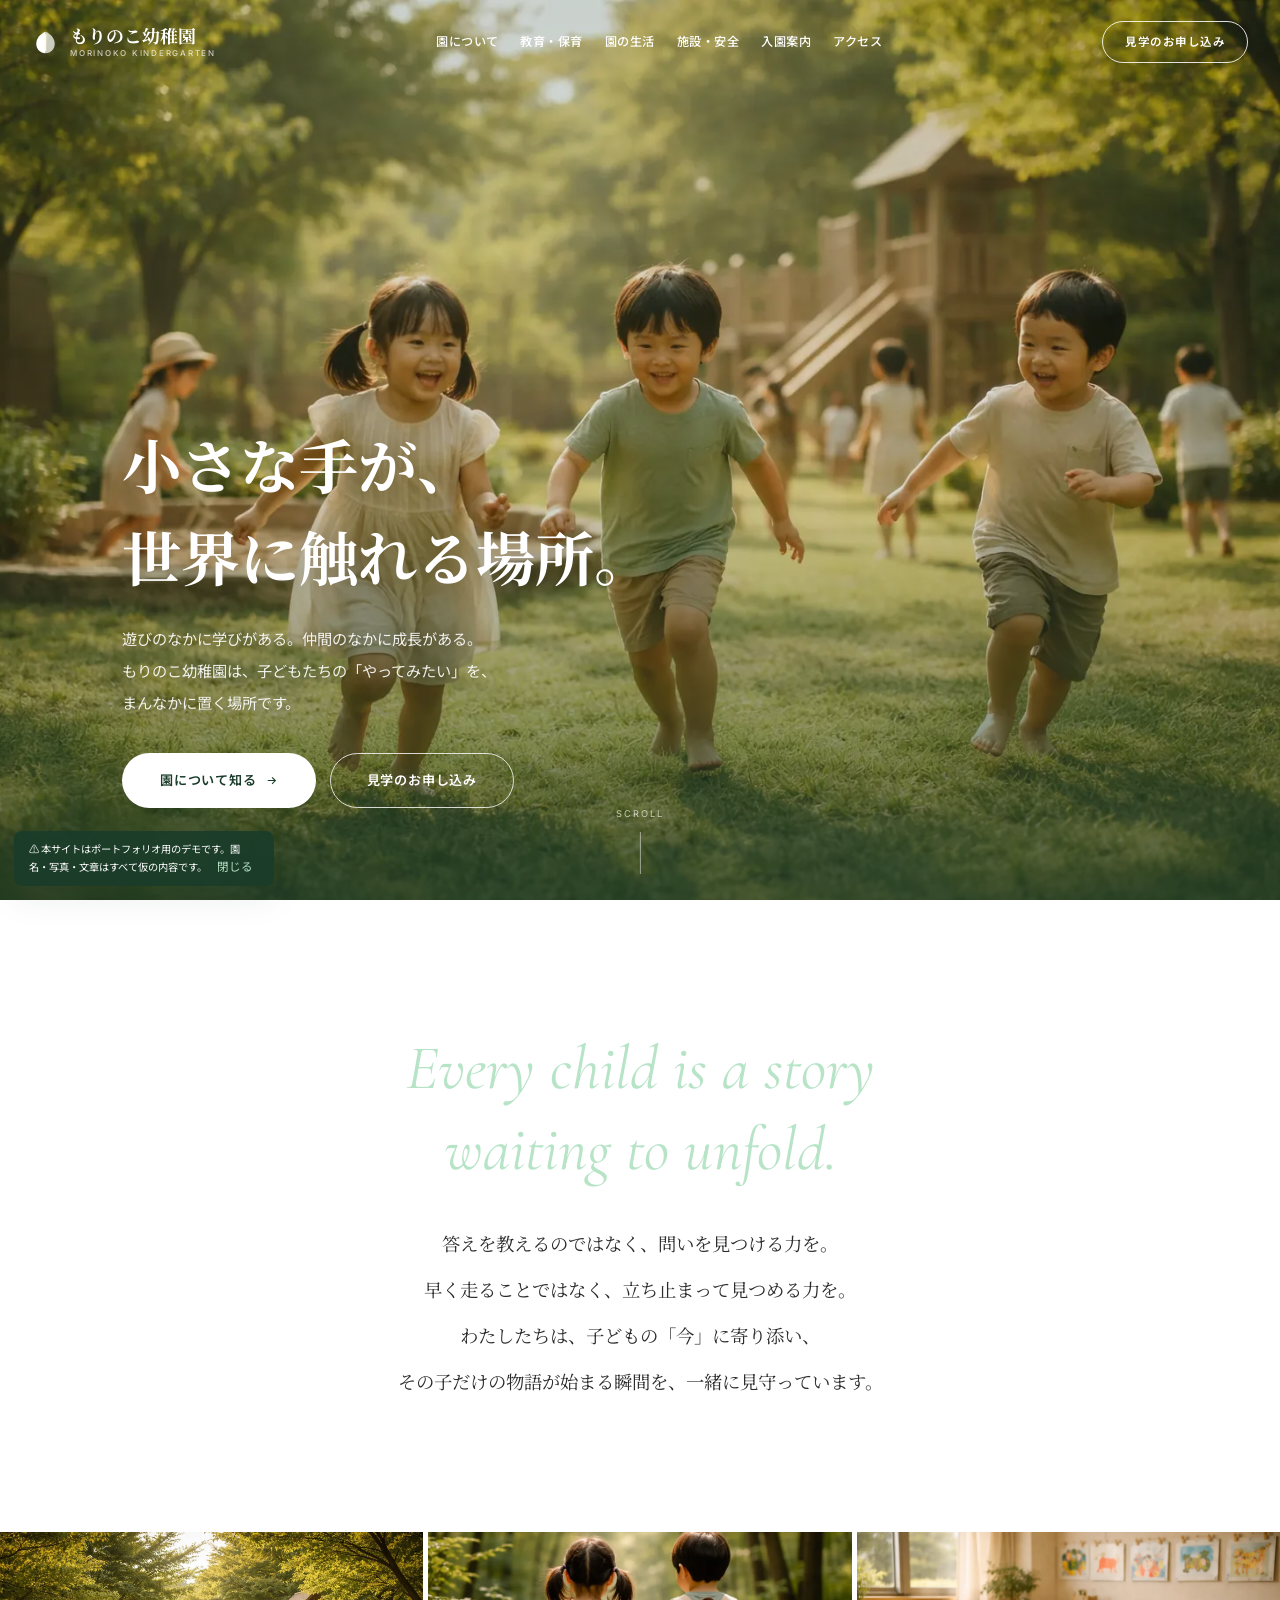
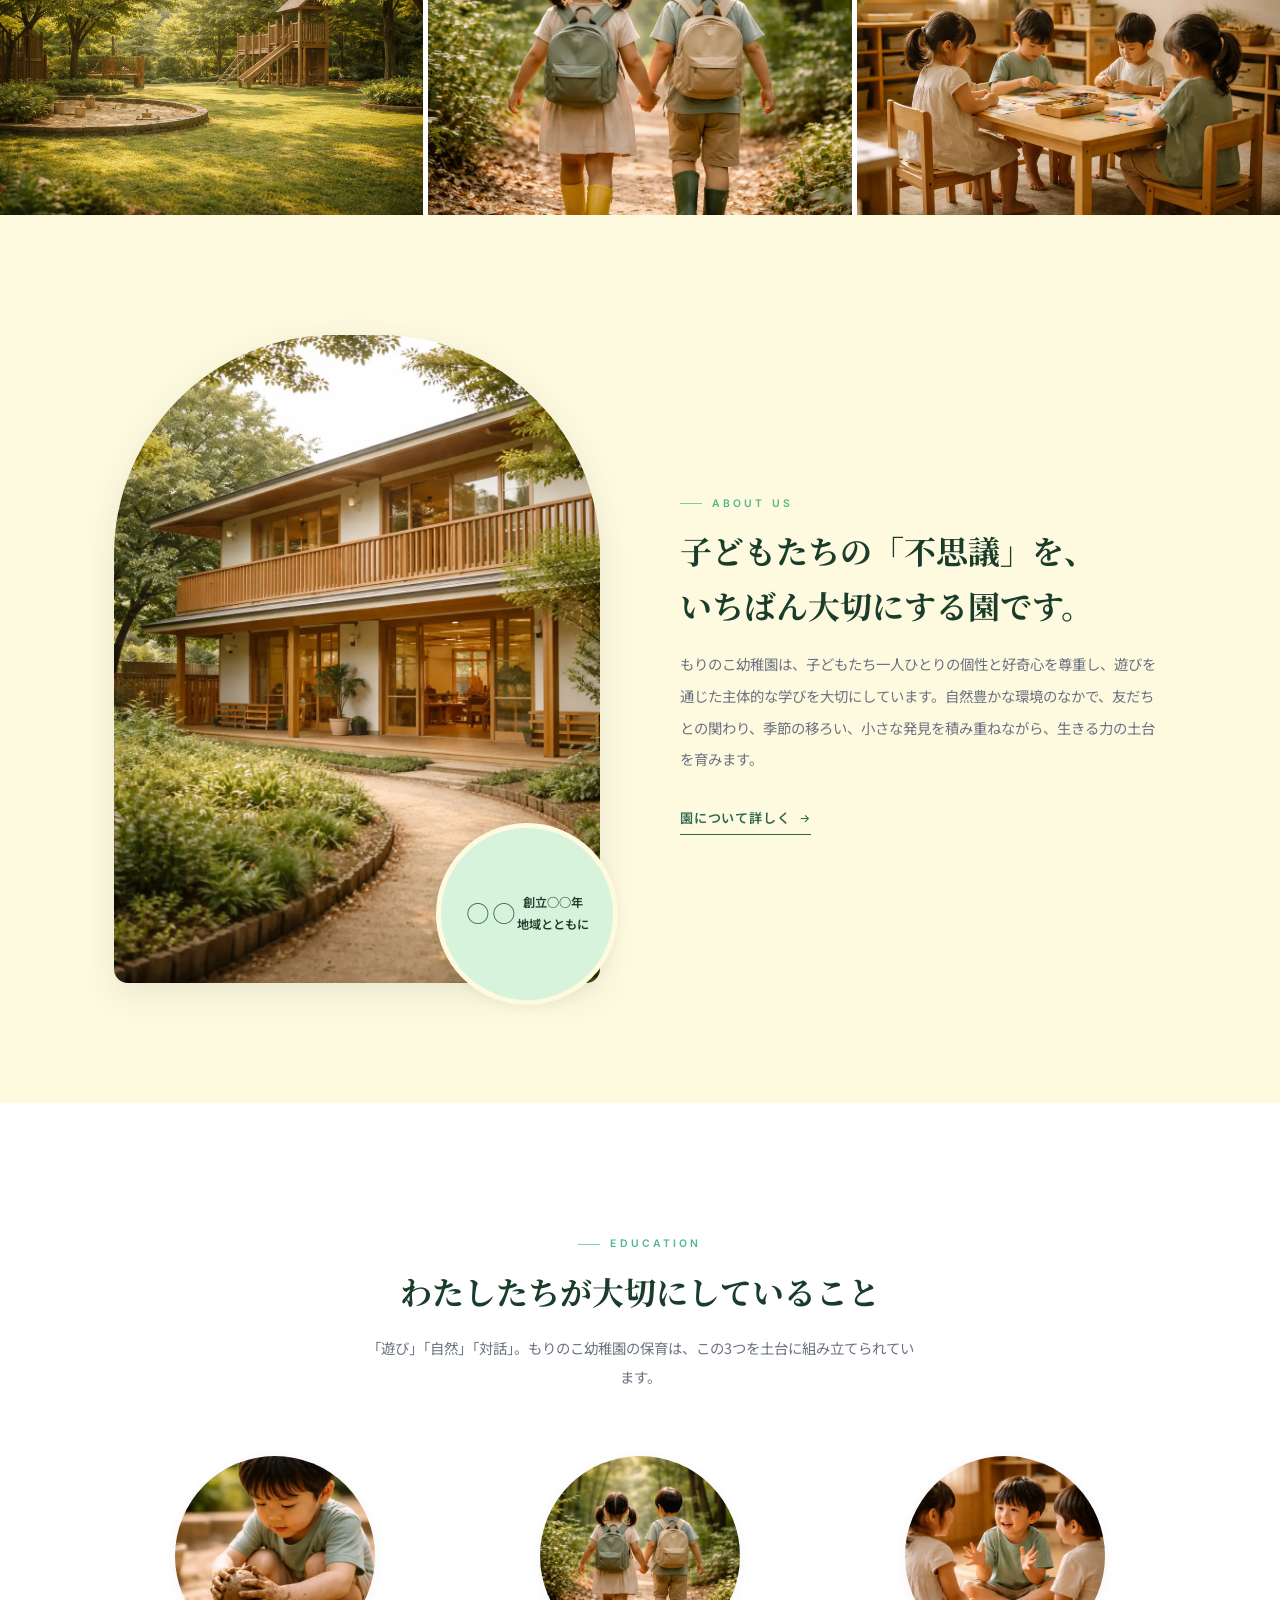
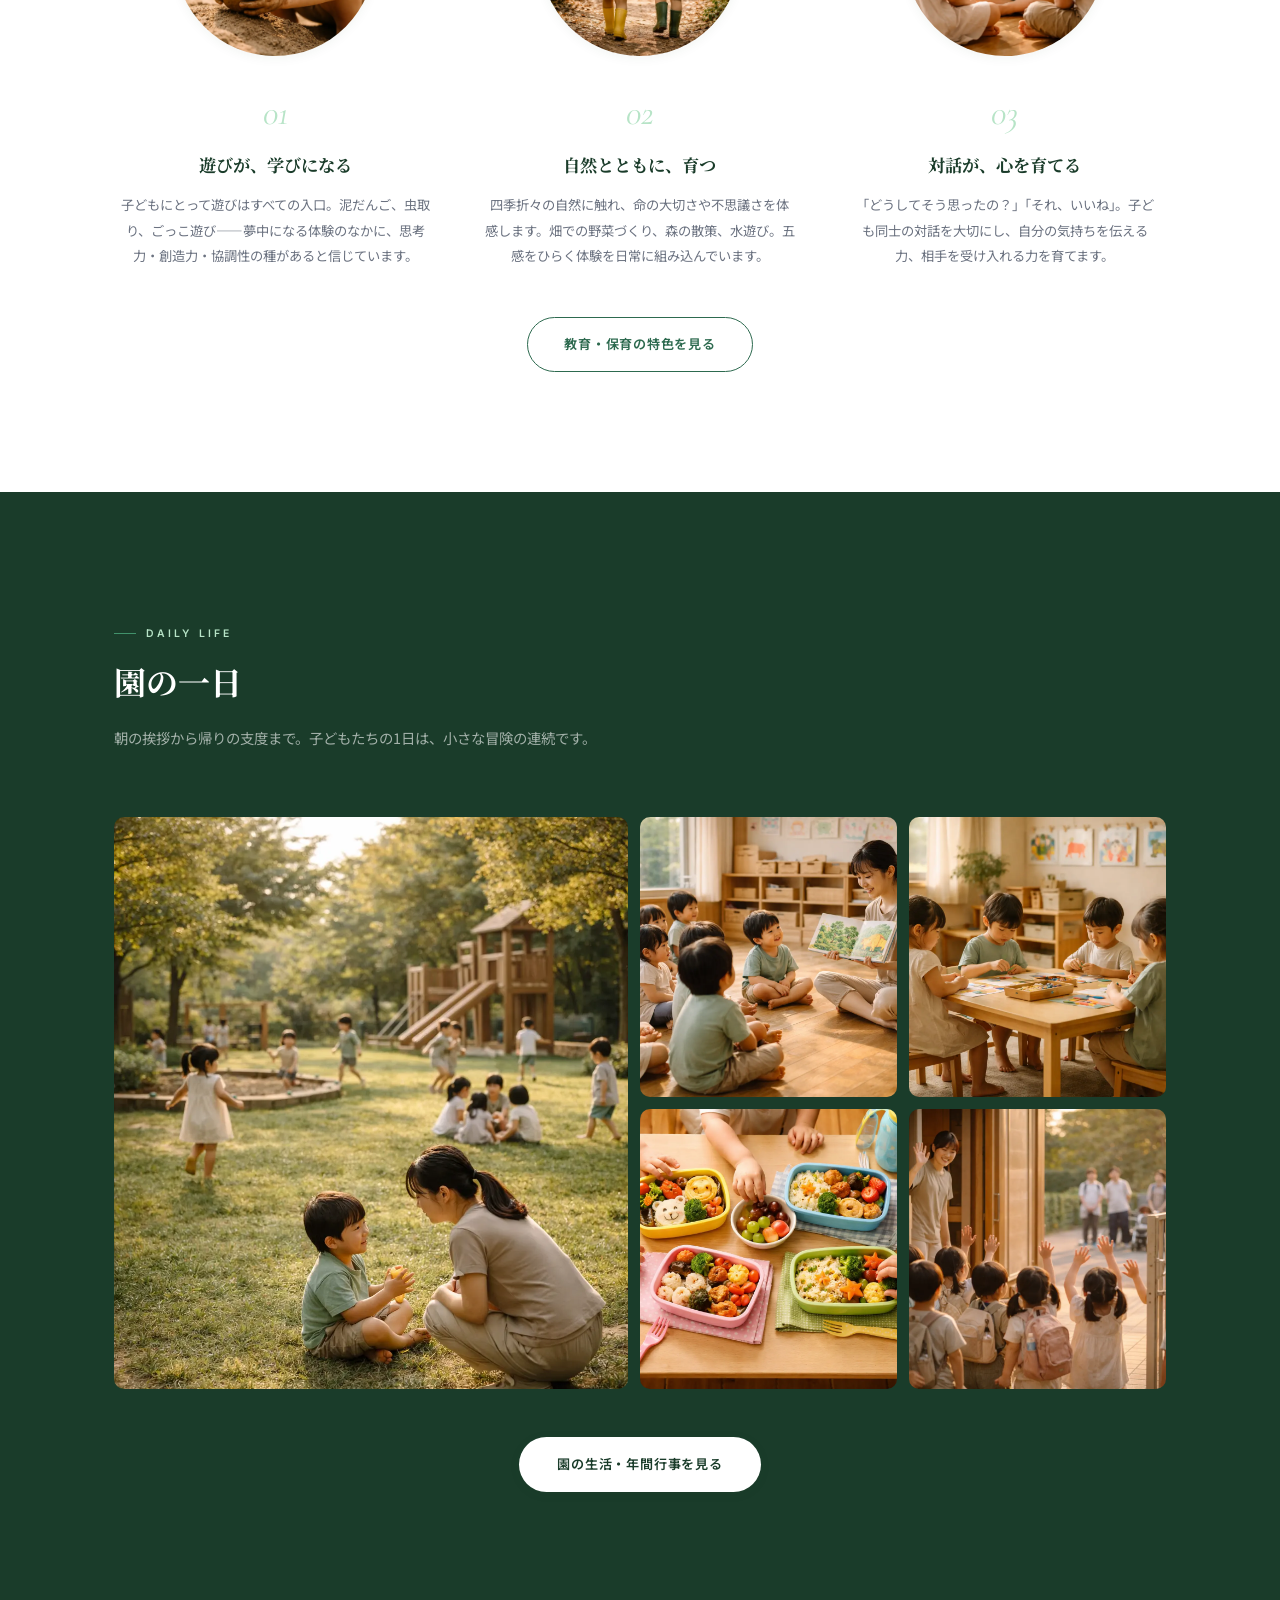
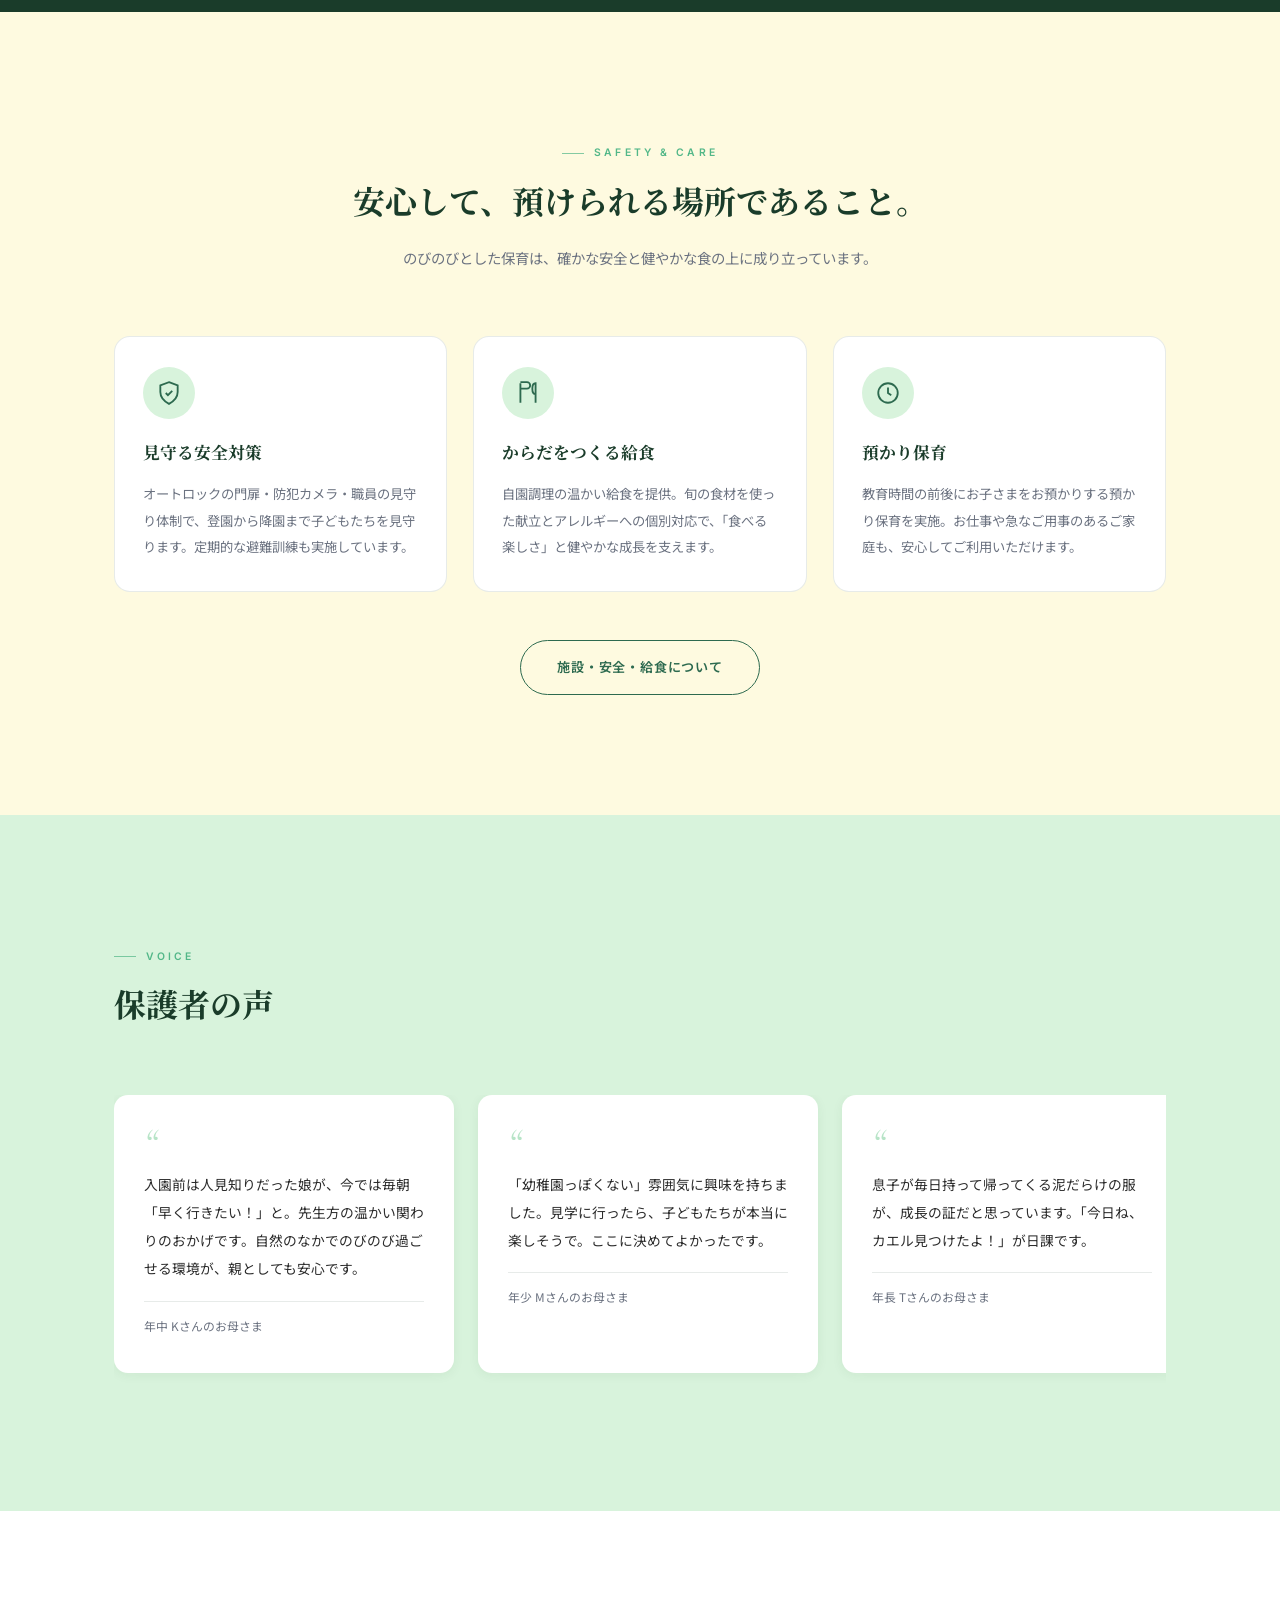
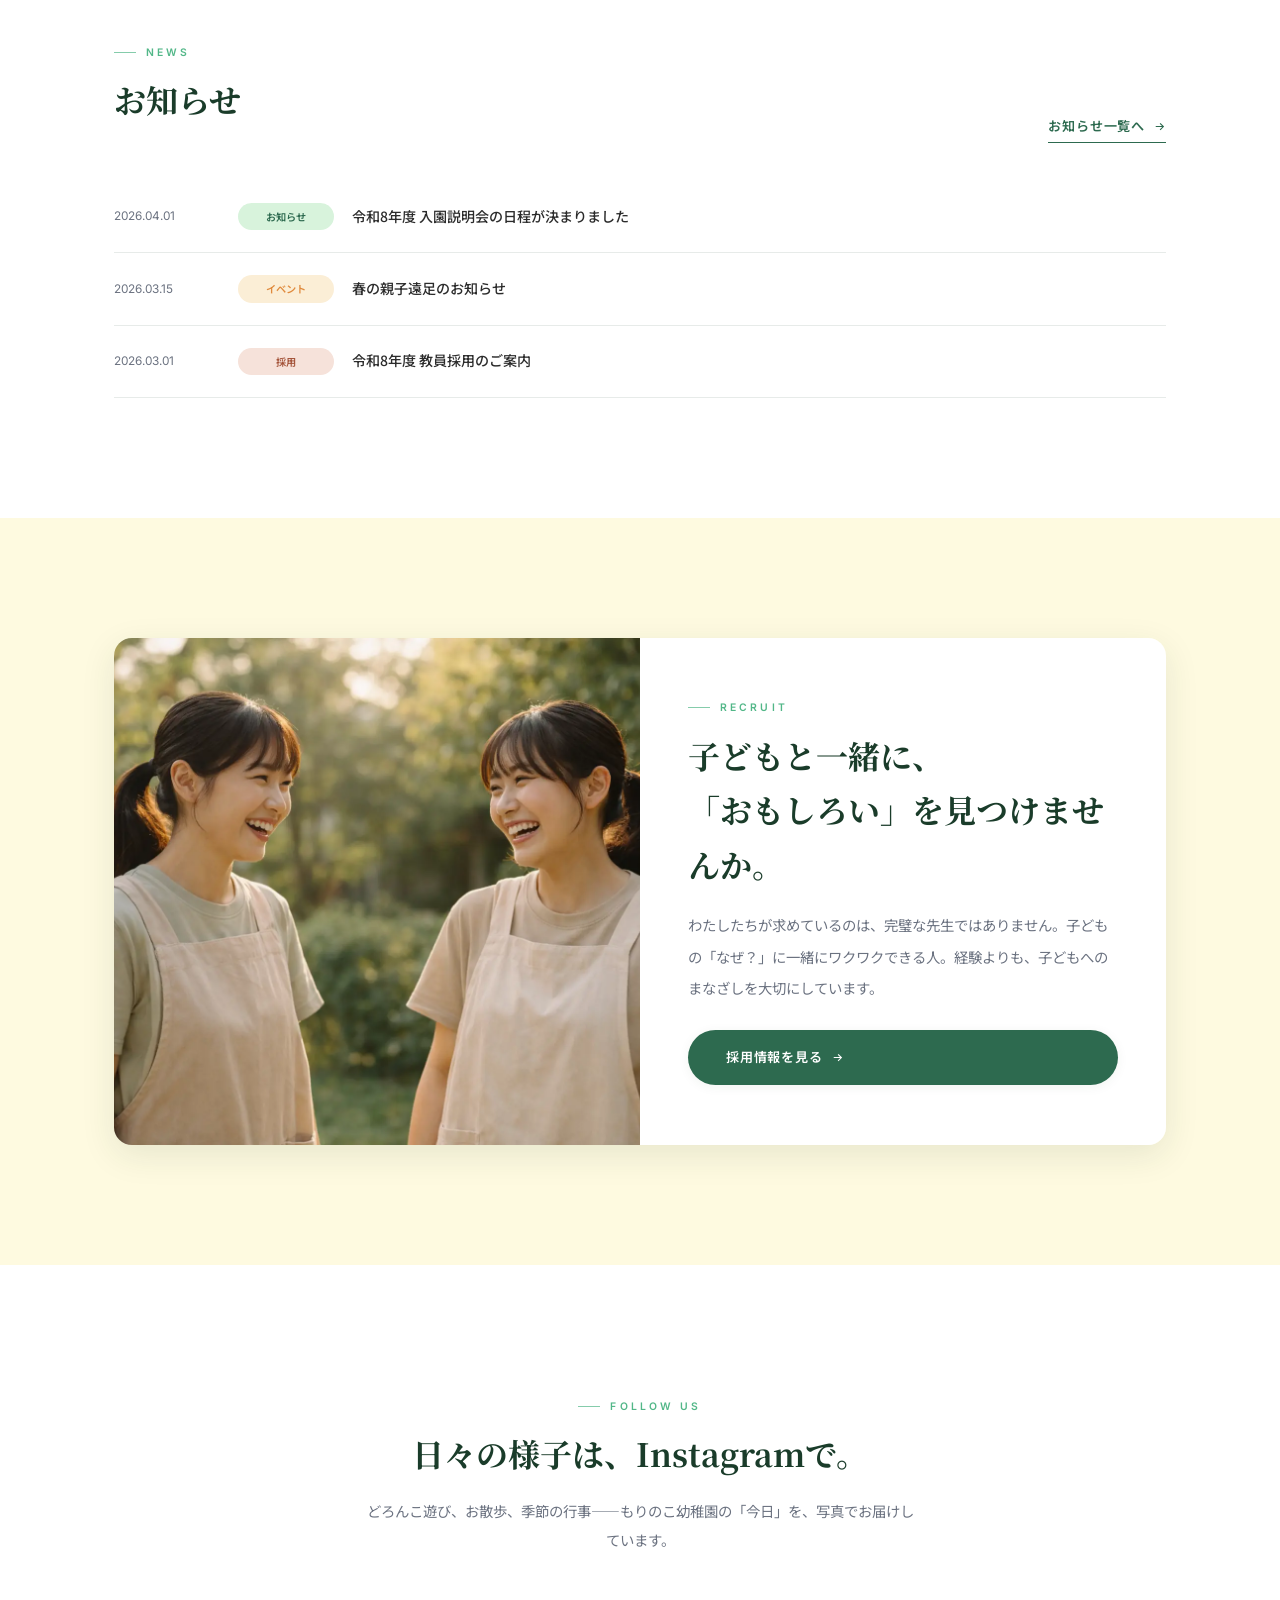
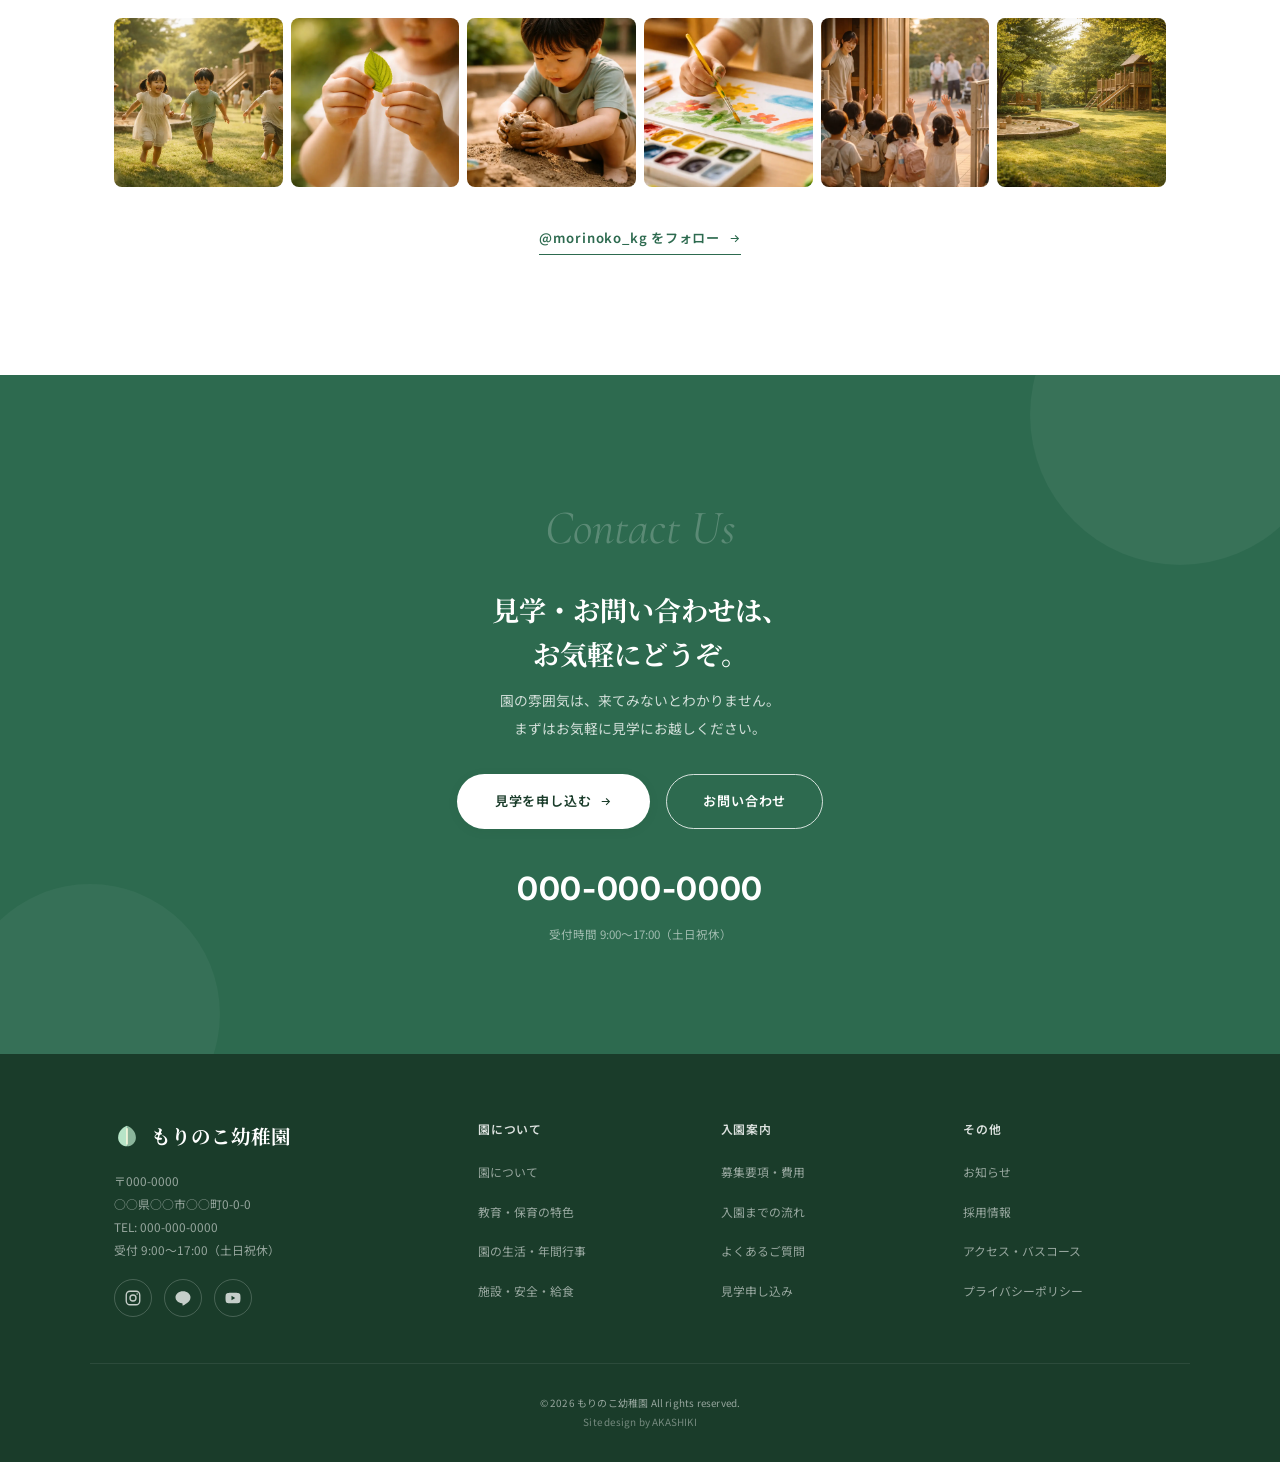
==== index.html @ 26bf40c8 "もりのこ幼稚園 公式サイト 初回公開（全12ページ・商用フルスペック） Co-Authored-By: Claude Opus 4.8 (1M context) <noreply@anthropic." ====
<!DOCTYPE html>
<html lang="ja">
<head>
<meta charset="UTF-8">
<meta name="viewport" content="width=device-width, initial-scale=1.0, viewport-fit=cover">
<title>もりのこ幼稚園 ｜ 遊びのなかに、学びがある。森のような幼稚園</title>
<meta name="description" content="もりのこ幼稚園は、子どもたちの「やってみたい」をまんなかに置く幼稚園です。自然のなかでのびのびと、遊びを通じた主体的な学びを大切にしています。見学のお申し込みはお気軽にどうぞ。">
<link rel="canonical" href="https://sumiyakaa.github.io/morinoko-kindergarten/">
<meta name="theme-color" content="#1a3c2a">
<!-- Favicon / Touch icon -->
<link rel="icon" href="assets/img/favicon.svg" type="image/svg+xml">
<link rel="icon" href="assets/img/favicon.png" sizes="32x32">
<link rel="apple-touch-icon" href="assets/img/apple-touch-icon.png">
<!-- OGP -->
<meta property="og:type" content="website">
<meta property="og:site_name" content="もりのこ幼稚園">
<meta property="og:title" content="もりのこ幼稚園 ｜ 遊びのなかに、学びがある。">
<meta property="og:description" content="自然のなかでのびのびと。子どもたちの「やってみたい」をまんなかに置く幼稚園です。">
<meta property="og:url" content="https://sumiyakaa.github.io/morinoko-kindergarten/">
<meta property="og:image" content="https://sumiyakaa.github.io/morinoko-kindergarten/assets/img/ogp.jpg">
<meta name="twitter:card" content="summary_large_image">
<!-- Fonts -->
<link rel="preconnect" href="https://fonts.googleapis.com">
<link rel="preconnect" href="https://fonts.gstatic.com" crossorigin>
<link href="https://fonts.googleapis.com/css2?family=Cormorant+Garamond:ital,wght@0,400;0,600;1,400&family=Inter:wght@400;500;600;700&family=Noto+Sans+JP:wght@400;500;700&family=Noto+Serif+JP:wght@400;500;700&display=swap" rel="stylesheet">
<link rel="stylesheet" href="assets/css/style.css">
<script type="application/ld+json">
{
  "@context": "https://schema.org",
  "@type": "Preschool",
  "name": "もりのこ幼稚園",
  "alternateName": "Morinoko Kindergarten",
  "description": "自然のなかで主体的な学びを育む幼稚園。",
  "url": "https://sumiyakaa.github.io/morinoko-kindergarten/",
  "logo": "https://sumiyakaa.github.io/morinoko-kindergarten/assets/img/favicon.svg",
  "image": "https://sumiyakaa.github.io/morinoko-kindergarten/assets/img/ogp.jpg",
  "telephone": "+81-0-0000-0000",
  "address": {
    "@type": "PostalAddress",
    "postalCode": "000-0000",
    "addressRegion": "○○県",
    "addressLocality": "○○市",
    "streetAddress": "○○町0-0-0",
    "addressCountry": "JP"
  },
  "openingHours": "Mo-Fr 09:00-17:00"
}
</script>
</head>
<body>
<a href="#main" class="skip-link">本文へスキップ</a>

<!-- ===== HEADER ===== -->
<header class="header transparent" id="header">
  <div class="header-inner">
    <a href="index.html" class="header-logo" aria-label="もりのこ幼稚園 トップページ">
      <span class="logo-mark"><svg width="27" height="27" viewBox="0 0 24 24" aria-hidden="true" focusable="false"><path class="leaf" d="M12 2.5C7.6 4.3 3.8 8 3.8 13.4c0 4.4 3.3 8.1 8.2 8.1V2.5z"/><path class="leaf" d="M12 2.5c4.4 1.8 8.2 5.5 8.2 10.9 0 4.4-3.3 8.1-8.2 8.1V2.5z" opacity=".72"/><path class="vein" d="M12 5.2v14.1" fill="none" stroke-linecap="round"/></svg></span>
      <span>もりのこ幼稚園<small>Morinoko Kindergarten</small></span>
    </a>
    <nav class="header-nav" aria-label="メインメニュー">
      <a href="about.html">園について</a>
      <a href="education.html">教育・保育</a>
      <a href="life.html">園の生活</a>
      <a href="facility.html">施設・安全</a>
      <a href="admission.html">入園案内</a>
      <a href="access.html">アクセス</a>
    </nav>
    <a href="contact.html" class="header-cta">見学のお申し込み</a>
    <button class="hamburger" id="hamburger" aria-label="メニューを開く" aria-controls="mobileNav" aria-expanded="false">
      <span></span><span></span><span></span>
    </button>
  </div>
</header>
<nav class="mobile-nav" id="mobileNav" aria-label="モバイルメニュー">
  <button class="mobile-nav-close" id="mobileNavClose" aria-label="メニューを閉じる"></button>
  <a href="about.html">園について<span class="mn-en">About</span></a>
  <a href="education.html">教育・保育<span class="mn-en">Education</span></a>
  <a href="life.html">園の生活<span class="mn-en">Daily Life</span></a>
  <a href="facility.html">施設・安全<span class="mn-en">Facility</span></a>
  <a href="admission.html">入園案内<span class="mn-en">Admission</span></a>
  <a href="news.html">お知らせ<span class="mn-en">News</span></a>
  <a href="recruit.html">採用情報<span class="mn-en">Recruit</span></a>
  <a href="access.html">アクセス<span class="mn-en">Access</span></a>
  <a href="contact.html" class="btn btn-fill-white">見学のお申し込み</a>
</nav>

<main id="main">

<!-- ===== HERO ===== -->
<section class="hero" aria-label="メインビジュアル">
  <div class="hero-bg" role="img" aria-label="園庭の芝生を裸足で駆けるもりのこ幼稚園の子どもたち"></div>
  <div class="hero-overlay"></div>
  <div class="hero-inner">
    <h1 class="hero-copy">小さな手が、<br>世界に触れる場所。</h1>
    <p class="hero-sub">遊びのなかに学びがある。仲間のなかに成長がある。<br>もりのこ幼稚園は、子どもたちの「やってみたい」を、<br>まんなかに置く場所です。</p>
    <div class="hero-actions">
      <a href="about.html" class="btn btn-fill-white">園について知る <svg viewBox="0 0 24 24" fill="none" stroke="currentColor" stroke-width="2" aria-hidden="true"><path d="M5 12h14M13 6l6 6-6 6"/></svg></a>
      <a href="contact.html" class="btn btn-outline-white">見学のお申し込み</a>
    </div>
  </div>
  <div class="hero-scroll" aria-hidden="true">SCROLL</div>
</section>

<!-- ===== MESSAGE ===== -->
<section class="message">
  <div class="container">
    <p class="message-en fade-up">Every child is a story<br>waiting to unfold.</p>
    <p class="message-body fade-up d1">答えを教えるのではなく、問いを見つける力を。<br>早く走ることではなく、立ち止まって見つめる力を。<br>わたしたちは、子どもの「今」に寄り添い、<br>その子だけの物語が始まる瞬間を、一緒に見守っています。</p>
  </div>
</section>

<!-- ===== PHOTO BAND ===== -->
<div class="photo-band" aria-hidden="true">
  <div class="photo-band-item fade-up" style="background-image:url('assets/img/2.webp')"></div>
  <div class="photo-band-item fade-up d1" style="background-image:url('assets/img/7.webp')"></div>
  <div class="photo-band-item fade-up d2" style="background-image:url('assets/img/3.webp')"></div>
</div>

<!-- ===== ABOUT ===== -->
<section class="section bg-cream" id="about">
  <div class="container">
    <div class="split fade-up">
      <div class="split-visual about-visual">
        <div class="about-img" style="background-image:url('assets/img/5.webp')" role="img" aria-label="木のぬくもりに包まれた、もりのこ幼稚園の園舎"></div>
        <div class="about-float"><span class="num">○○</span>創立○○年<br>地域とともに</div>
      </div>
      <div class="split-text about-text">
        <p class="section-en">About Us</p>
        <h2 class="section-title">子どもたちの「不思議」を、<br>いちばん大切にする園です。</h2>
        <p class="lead-desc">もりのこ幼稚園は、子どもたち一人ひとりの個性と好奇心を尊重し、遊びを通じた主体的な学びを大切にしています。自然豊かな環境のなかで、友だちとの関わり、季節の移ろい、小さな発見を積み重ねながら、生きる力の土台を育みます。</p>
        <a href="about.html" class="btn btn-line">園について詳しく <svg viewBox="0 0 24 24" fill="none" stroke="currentColor" stroke-width="2" aria-hidden="true"><path d="M5 12h14M13 6l6 6-6 6"/></svg></a>
      </div>
    </div>
  </div>
</section>

<!-- ===== FEATURES (教育3本柱) ===== -->
<section class="section" id="features">
  <div class="container">
    <div class="section-head center fade-up">
      <p class="section-en">Education</p>
      <h2 class="section-title">わたしたちが大切にしていること</h2>
      <p class="section-lead">「遊び」「自然」「対話」。もりのこ幼稚園の保育は、この3つを土台に組み立てられています。</p>
    </div>
    <div class="features-grid">
      <div class="feature-card fade-up">
        <div class="feature-visual" style="background-image:url('assets/img/6.webp')" role="img" aria-label="砂場で泥だんごづくりに夢中になる園児"></div>
        <p class="feature-num en">01</p>
        <h3 class="feature-name">遊びが、学びになる</h3>
        <p class="feature-desc">子どもにとって遊びはすべての入口。泥だんご、虫取り、ごっこ遊び——夢中になる体験のなかに、思考力・創造力・協調性の種があると信じています。</p>
      </div>
      <div class="feature-card fade-up d1">
        <div class="feature-visual" style="background-image:url('assets/img/7.webp')" role="img" aria-label="森のさんぽに出かける子どもたちの後ろ姿"></div>
        <p class="feature-num en">02</p>
        <h3 class="feature-name">自然とともに、育つ</h3>
        <p class="feature-desc">四季折々の自然に触れ、命の大切さや不思議さを体感します。畑での野菜づくり、森の散策、水遊び。五感をひらく体験を日常に組み込んでいます。</p>
      </div>
      <div class="feature-card fade-up d2">
        <div class="feature-visual" style="background-image:url('assets/img/8.webp')" role="img" aria-label="床に座って話し合う子どもたち"></div>
        <p class="feature-num en">03</p>
        <h3 class="feature-name">対話が、心を育てる</h3>
        <p class="feature-desc">「どうしてそう思ったの？」「それ、いいね」。子ども同士の対話を大切にし、自分の気持ちを伝える力、相手を受け入れる力を育てます。</p>
      </div>
    </div>
    <div class="text-center" style="margin-top:48px">
      <a href="education.html" class="btn btn-outline">教育・保育の特色を見る</a>
    </div>
  </div>
</section>

<!-- ===== DAILY LIFE GALLERY ===== -->
<section class="section bg-green" id="gallery">
  <div class="container">
    <div class="section-head fade-up">
      <p class="section-en">Daily Life</p>
      <h2 class="section-title">園の一日</h2>
      <p class="section-lead">朝の挨拶から帰りの支度まで。子どもたちの1日は、小さな冒険の連続です。</p>
    </div>
    <div class="gallery-grid fade-up">
      <div class="gallery-item span-2" style="background-image:url('assets/img/9.webp')" role="img" aria-label="園庭で園児に寄り添う先生"></div>
      <div class="gallery-item" style="background-image:url('assets/img/10.webp')" role="img" aria-label="絵本の読み聞かせの時間"></div>
      <div class="gallery-item" style="background-image:url('assets/img/3.webp')" role="img" aria-label="保育室での制作あそび"></div>
      <div class="gallery-item" style="background-image:url('assets/img/11.webp')" role="img" aria-label="みんなで食べるお弁当の時間"></div>
      <div class="gallery-item" style="background-image:url('assets/img/13.webp')" role="img" aria-label="門での「ただいま」「おかえり」"></div>
    </div>
    <div class="text-center" style="margin-top:48px">
      <a href="life.html" class="btn btn-fill-white">園の生活・年間行事を見る</a>
    </div>
  </div>
</section>

<!-- ===== 安心の保育環境 (施設・安全 teaser) ===== -->
<section class="section bg-cream">
  <div class="container">
    <div class="section-head center fade-up">
      <p class="section-en">Safety &amp; Care</p>
      <h2 class="section-title">安心して、預けられる場所であること。</h2>
      <p class="section-lead">のびのびとした保育は、確かな安全と健やかな食の上に成り立っています。</p>
    </div>
    <div class="card-grid cols-3">
      <div class="info-card fade-up">
        <span class="card-icon"><svg viewBox="0 0 24 24" fill="none" stroke="currentColor" stroke-width="1.7" aria-hidden="true"><path d="M12 2l8 3v6c0 5-3.5 8.5-8 11-4.5-2.5-8-6-8-11V5l8-3z"/><path d="M9 12l2 2 4-4"/></svg></span>
        <h3>見守る安全対策</h3>
        <p>オートロックの門扉・防犯カメラ・職員の見守り体制で、登園から降園まで子どもたちを見守ります。定期的な避難訓練も実施しています。</p>
      </div>
      <div class="info-card fade-up d1">
        <span class="card-icon"><svg viewBox="0 0 24 24" fill="none" stroke="currentColor" stroke-width="1.7" aria-hidden="true"><path d="M5 3v18M5 8h6a3 3 0 0 0 0-6H5"/><path d="M19 3c-2 0-3 2-3 5s1 5 3 5V3zM19 13v8"/></svg></span>
        <h3>からだをつくる給食</h3>
        <p>自園調理の温かい給食を提供。旬の食材を使った献立とアレルギーへの個別対応で、「食べる楽しさ」と健やかな成長を支えます。</p>
      </div>
      <div class="info-card fade-up d2">
        <span class="card-icon"><svg viewBox="0 0 24 24" fill="none" stroke="currentColor" stroke-width="1.7" aria-hidden="true"><circle cx="12" cy="12" r="9"/><path d="M12 7v5l3 2"/></svg></span>
        <h3>預かり保育</h3>
        <p>教育時間の前後にお子さまをお預かりする預かり保育を実施。お仕事や急なご用事のあるご家庭も、安心してご利用いただけます。</p>
      </div>
    </div>
    <div class="text-center" style="margin-top:48px">
      <a href="facility.html" class="btn btn-outline">施設・安全・給食について</a>
    </div>
  </div>
</section>

<!-- ===== VOICE ===== -->
<section class="section bg-sage">
  <div class="container">
    <div class="section-head fade-up">
      <p class="section-en">Voice</p>
      <h2 class="section-title">保護者の声</h2>
    </div>
    <div class="voice-slider fade-up" tabindex="0" aria-label="保護者の声（横スクロール）">
      <div class="voice-card">
        <p class="voice-quote en" aria-hidden="true">&#8220;</p>
        <p class="voice-text">入園前は人見知りだった娘が、今では毎朝「早く行きたい！」と。先生方の温かい関わりのおかげです。自然のなかでのびのび過ごせる環境が、親としても安心です。</p>
        <p class="voice-author">年中 Kさんのお母さま</p>
      </div>
      <div class="voice-card">
        <p class="voice-quote en" aria-hidden="true">&#8220;</p>
        <p class="voice-text">「幼稚園っぽくない」雰囲気に興味を持ちました。見学に行ったら、子どもたちが本当に楽しそうで。ここに決めてよかったです。</p>
        <p class="voice-author">年少 Mさんのお母さま</p>
      </div>
      <div class="voice-card">
        <p class="voice-quote en" aria-hidden="true">&#8220;</p>
        <p class="voice-text">息子が毎日持って帰ってくる泥だらけの服が、成長の証だと思っています。「今日ね、カエル見つけたよ！」が日課です。</p>
        <p class="voice-author">年長 Tさんのお母さま</p>
      </div>
    </div>
  </div>
</section>

<!-- ===== NEWS ===== -->
<section class="section" id="news">
  <div class="container">
    <div class="news-header fade-up">
      <div>
        <p class="section-en">News</p>
        <h2 class="section-title">お知らせ</h2>
      </div>
      <a href="news.html" class="btn btn-line">お知らせ一覧へ <svg viewBox="0 0 24 24" fill="none" stroke="currentColor" stroke-width="2" aria-hidden="true"><path d="M5 12h14M13 6l6 6-6 6"/></svg></a>
    </div>
    <div class="news-list fade-up">
      <a href="news.html" class="news-item">
        <span class="news-date">2026.04.01</span>
        <span class="news-tag">お知らせ</span>
        <span class="news-title-text">令和8年度 入園説明会の日程が決まりました</span>
      </a>
      <a href="news.html" class="news-item">
        <span class="news-date">2026.03.15</span>
        <span class="news-tag event">イベント</span>
        <span class="news-title-text">春の親子遠足のお知らせ</span>
      </a>
      <a href="news.html" class="news-item">
        <span class="news-date">2026.03.01</span>
        <span class="news-tag recruit">採用</span>
        <span class="news-title-text">令和8年度 教員採用のご案内</span>
      </a>
    </div>
  </div>
</section>

<!-- ===== RECRUIT ===== -->
<section class="section bg-cream" id="recruit">
  <div class="container">
    <div class="recruit-inner fade-up">
      <div class="recruit-visual" style="background-image:url('assets/img/14.webp')" role="img" aria-label="笑顔で語り合うもりのこ幼稚園の先生たち"></div>
      <div class="recruit-body">
        <p class="section-en">Recruit</p>
        <h2 class="section-title" style="margin-bottom:18px">子どもと一緒に、<br>「おもしろい」を見つけませんか。</h2>
        <p class="lead-desc">わたしたちが求めているのは、完璧な先生ではありません。子どもの「なぜ？」に一緒にワクワクできる人。経験よりも、子どもへのまなざしを大切にしています。</p>
        <a href="recruit.html" class="btn btn-fill">採用情報を見る <svg viewBox="0 0 24 24" fill="none" stroke="currentColor" stroke-width="2" aria-hidden="true"><path d="M5 12h14M13 6l6 6-6 6"/></svg></a>
      </div>
    </div>
  </div>
</section>

<!-- ===== SNS (Instagram feed風) ===== -->
<section class="section">
  <div class="container">
    <div class="section-head center fade-up">
      <p class="section-en">Follow us</p>
      <h2 class="section-title">日々の様子は、Instagramで。</h2>
      <p class="section-lead">どろんこ遊び、お散歩、季節の行事——もりのこ幼稚園の「今日」を、写真でお届けしています。</p>
    </div>
    <div class="sns-feed fade-up" role="list" aria-label="Instagramの投稿（デモ）">
      <a class="sns-cell" href="#" role="listitem" style="background-image:url('assets/img/1.webp')" aria-label="Instagramの投稿を見る（準備中）"><span class="ig"><svg viewBox="0 0 24 24" fill="none" stroke="currentColor" stroke-width="1.8" aria-hidden="true"><rect x="3" y="3" width="18" height="18" rx="5"/><circle cx="12" cy="12" r="4"/><circle cx="17.5" cy="6.5" r="1" fill="currentColor" stroke="none"/></svg></span></a>
      <a class="sns-cell" href="#" role="listitem" style="background-image:url('assets/img/4.webp')" aria-label="Instagramの投稿を見る（準備中）"><span class="ig"><svg viewBox="0 0 24 24" fill="none" stroke="currentColor" stroke-width="1.8" aria-hidden="true"><rect x="3" y="3" width="18" height="18" rx="5"/><circle cx="12" cy="12" r="4"/><circle cx="17.5" cy="6.5" r="1" fill="currentColor" stroke="none"/></svg></span></a>
      <a class="sns-cell" href="#" role="listitem" style="background-image:url('assets/img/6.webp')" aria-label="Instagramの投稿を見る（準備中）"><span class="ig"><svg viewBox="0 0 24 24" fill="none" stroke="currentColor" stroke-width="1.8" aria-hidden="true"><rect x="3" y="3" width="18" height="18" rx="5"/><circle cx="12" cy="12" r="4"/><circle cx="17.5" cy="6.5" r="1" fill="currentColor" stroke="none"/></svg></span></a>
      <a class="sns-cell" href="#" role="listitem" style="background-image:url('assets/img/12.webp')" aria-label="Instagramの投稿を見る（準備中）"><span class="ig"><svg viewBox="0 0 24 24" fill="none" stroke="currentColor" stroke-width="1.8" aria-hidden="true"><rect x="3" y="3" width="18" height="18" rx="5"/><circle cx="12" cy="12" r="4"/><circle cx="17.5" cy="6.5" r="1" fill="currentColor" stroke="none"/></svg></span></a>
      <a class="sns-cell" href="#" role="listitem" style="background-image:url('assets/img/13.webp')" aria-label="Instagramの投稿を見る（準備中）"><span class="ig"><svg viewBox="0 0 24 24" fill="none" stroke="currentColor" stroke-width="1.8" aria-hidden="true"><rect x="3" y="3" width="18" height="18" rx="5"/><circle cx="12" cy="12" r="4"/><circle cx="17.5" cy="6.5" r="1" fill="currentColor" stroke="none"/></svg></span></a>
      <a class="sns-cell" href="#" role="listitem" style="background-image:url('assets/img/2.webp')" aria-label="Instagramの投稿を見る（準備中）"><span class="ig"><svg viewBox="0 0 24 24" fill="none" stroke="currentColor" stroke-width="1.8" aria-hidden="true"><rect x="3" y="3" width="18" height="18" rx="5"/><circle cx="12" cy="12" r="4"/><circle cx="17.5" cy="6.5" r="1" fill="currentColor" stroke="none"/></svg></span></a>
    </div>
    <div class="text-center" style="margin-top:34px">
      <a href="#" class="btn btn-line">@morinoko_kg をフォロー <svg viewBox="0 0 24 24" fill="none" stroke="currentColor" stroke-width="2" aria-hidden="true"><path d="M5 12h14M13 6l6 6-6 6"/></svg></a>
    </div>
  </div>
</section>

<!-- ===== CTA ===== -->
<section class="cta" id="contact-cta">
  <div class="container cta-inner">
    <p class="cta-en">Contact Us</p>
    <h2 class="cta-title">見学・お問い合わせは、<br>お気軽にどうぞ。</h2>
    <p class="cta-sub">園の雰囲気は、来てみないとわかりません。<br>まずはお気軽に見学にお越しください。</p>
    <div class="cta-actions">
      <a href="contact.html" class="btn btn-fill-white">見学を申し込む <svg viewBox="0 0 24 24" fill="none" stroke="currentColor" stroke-width="2" aria-hidden="true"><path d="M5 12h14M13 6l6 6-6 6"/></svg></a>
      <a href="contact.html" class="btn btn-outline-white">お問い合わせ</a>
    </div>
    <div class="cta-tel">
      <a href="tel:0000000000">000-000-0000</a>
      <small>受付時間 9:00〜17:00（土日祝休）</small>
    </div>
  </div>
</section>

</main>

<!-- ===== FOOTER ===== -->
<footer class="footer">
  <div class="footer-inner">
    <div>
      <div class="footer-brand">
        <span class="logo-mark"><svg width="26" height="26" viewBox="0 0 24 24" aria-hidden="true" focusable="false"><path class="leaf" d="M12 2.5C7.6 4.3 3.8 8 3.8 13.4c0 4.4 3.3 8.1 8.2 8.1V2.5z"/><path class="leaf" d="M12 2.5c4.4 1.8 8.2 5.5 8.2 10.9 0 4.4-3.3 8.1-8.2 8.1V2.5z" opacity=".72"/><path class="vein" d="M12 5.2v14.1" fill="none" stroke="#1a3c2a" stroke-linecap="round"/></svg></span>
        もりのこ幼稚園
      </div>
      <p class="footer-desc">〒000-0000<br>○○県○○市○○町0-0-0<br>TEL: 000-000-0000<br>受付 9:00〜17:00（土日祝休）</p>
      <div class="footer-sns">
        <a href="#" aria-label="Instagram（準備中）"><svg viewBox="0 0 24 24" fill="none" stroke="currentColor" stroke-width="1.8" aria-hidden="true"><rect x="3" y="3" width="18" height="18" rx="5"/><circle cx="12" cy="12" r="4"/><circle cx="17.5" cy="6.5" r="1" fill="currentColor" stroke="none"/></svg></a>
        <a href="#" aria-label="LINE公式アカウント（準備中）"><svg viewBox="0 0 24 24" fill="currentColor" aria-hidden="true"><path d="M12 3C6.5 3 2 6.6 2 11c0 4 3.6 7.3 8.5 7.9.3.1.8.2.9.5.1.3.1.7 0 1l-.1.9c0 .3-.2 1 .9.6 1.1-.5 6-3.5 8.2-6h0C21.5 14.5 22 12.8 22 11c0-4.4-4.5-8-10-8z"/></svg></a>
        <a href="#" aria-label="YouTube（準備中）"><svg viewBox="0 0 24 24" fill="currentColor" aria-hidden="true"><path d="M22 12s0-3.2-.4-4.7a2.5 2.5 0 0 0-1.8-1.8C18.3 5 12 5 12 5s-6.3 0-7.8.5a2.5 2.5 0 0 0-1.8 1.8C2 8.8 2 12 2 12s0 3.2.4 4.7a2.5 2.5 0 0 0 1.8 1.8C5.7 19 12 19 12 19s6.3 0 7.8-.5a2.5 2.5 0 0 0 1.8-1.8C22 15.2 22 12 22 12zM10 15V9l5 3z"/></svg></a>
      </div>
    </div>
    <div>
      <h4>園について</h4>
      <ul class="footer-links">
        <li><a href="about.html">園について</a></li>
        <li><a href="education.html">教育・保育の特色</a></li>
        <li><a href="life.html">園の生活・年間行事</a></li>
        <li><a href="facility.html">施設・安全・給食</a></li>
      </ul>
    </div>
    <div>
      <h4>入園案内</h4>
      <ul class="footer-links">
        <li><a href="admission.html">募集要項・費用</a></li>
        <li><a href="admission.html#flow">入園までの流れ</a></li>
        <li><a href="admission.html#faq">よくあるご質問</a></li>
        <li><a href="contact.html">見学申し込み</a></li>
      </ul>
    </div>
    <div>
      <h4>その他</h4>
      <ul class="footer-links">
        <li><a href="news.html">お知らせ</a></li>
        <li><a href="recruit.html">採用情報</a></li>
        <li><a href="access.html">アクセス・バスコース</a></li>
        <li><a href="privacy.html">プライバシーポリシー</a></li>
      </ul>
    </div>
  </div>
  <div class="footer-copy">
    <span>© <span id="year">2026</span> もりのこ幼稚園 All rights reserved.</span><br>
    <span class="credit">Site design by AKASHIKI</span>
  </div>
</footer>

<!-- ===== FLOATING CTA ===== -->
<div class="float-cta" id="floatCta">
  <a class="float-line" href="contact.html" aria-label="LINEで見学予約（準備中）">
    <svg viewBox="0 0 24 24" fill="currentColor" aria-hidden="true"><path d="M12 3C6.5 3 2 6.6 2 11c0 4 3.6 7.3 8.5 7.9.3.1.8.2.9.5.1.3.1.7 0 1l-.1.9c0 .3-.2 1 .9.6 1.1-.5 6-3.5 8.2-6h0C21.5 14.5 22 12.8 22 11c0-4.4-4.5-8-10-8z"/></svg>
    <span>LINEで見学予約</span>
  </a>
  <button class="float-top" id="floatTop" aria-label="ページの先頭へ戻る">
    <svg viewBox="0 0 24 24" fill="none" stroke="currentColor" stroke-width="2" aria-hidden="true"><path d="M18 15l-6-6-6 6"/></svg>
  </button>
</div>

<!-- ===== DEMO NOTE ===== -->
<div class="demo-note" id="demoNote">
  ⚠ 本サイトはポートフォリオ用のデモです。園名・写真・文章はすべて仮の内容です。
  <button id="demoNoteClose" aria-label="この注記を閉じる">閉じる</button>
</div>

<script src="assets/js/main.js"></script>
</body>
</html>
---- assets/css/style.css ----
@charset "UTF-8";
/* =========================================================================
   もりのこ幼稚園  Morinoko Kindergarten
   共通スタイルシート（全ページ共有）
   設計方針: 森のようちえん × エディトリアル明朝 × 余白。
   全デバイス互換 / iOS安全（backdrop-filter:blurアニメ・100vh前提・filter:blurアニメは不使用）。
   ========================================================================= */

/* ===== RESET ===== */
*,*::before,*::after{margin:0;padding:0;box-sizing:border-box}
html{scroll-behavior:smooth;font-size:16px;-webkit-text-size-adjust:100%}
@media (prefers-reduced-motion: reduce){html{scroll-behavior:auto}}
body{
  font-family:'Noto Sans JP',sans-serif;color:var(--text);line-height:1.9;
  background:var(--white);overflow-x:hidden;-webkit-font-smoothing:antialiased;
  text-rendering:optimizeLegibility;
}
img{max-width:100%;height:auto;display:block}
a{text-decoration:none;color:inherit}
ul,ol{list-style:none}
button{font-family:inherit;cursor:pointer;border:none;background:none}
input,textarea,select,button{font-family:inherit;font-size:inherit;color:inherit}
:focus-visible{outline:3px solid var(--green-light);outline-offset:3px;border-radius:2px}

/* ===== DESIGN TOKENS ===== */
:root{
  --green-deep:#1a3c2a;
  --green:#2d6a4f;
  --green-mid:#40916c;
  --green-light:#52b788;
  --sage:#b7e4c7;
  --sage-light:#d8f3dc;
  --cream:#fefae0;
  --cream-dark:#f0ead2;
  --bark:#7a5c3e;
  --accent:#e08a3c;          /* やわらかな山吹（極小アクセント） */
  --accent-soft:#f4d9b0;
  --white:#ffffff;
  --text:#2b2b2b;
  --text-light:#6b7280;
  --border:rgba(26,60,42,.10);
  --shadow-sm:0 2px 12px rgba(26,60,42,.06);
  --shadow-md:0 10px 34px rgba(26,60,42,.10);
  --maxw:1100px;
  --ease:cubic-bezier(.22,.61,.36,1);
}

/* ===== A11Y: SKIP LINK ===== */
.skip-link{
  position:fixed;top:-60px;left:16px;z-index:2000;background:var(--green-deep);color:#fff;
  padding:10px 18px;border-radius:0 0 10px 10px;font-size:.8rem;font-weight:600;transition:top .3s;
}
.skip-link:focus{top:0}

/* ===== UTILITY ===== */
.container{max-width:var(--maxw);margin:0 auto;padding:0 24px}
.container-wide{max-width:1280px;margin:0 auto;padding:0 24px}
.en{font-family:'Cormorant Garamond',serif;font-style:italic;font-weight:400}
.section-en{
  font-family:'Inter',sans-serif;font-size:.65rem;font-weight:600;letter-spacing:.3em;
  text-transform:uppercase;color:var(--green-light);margin-bottom:10px;display:inline-flex;align-items:center;gap:10px;
}
.section-en::before{content:"";width:22px;height:1px;background:var(--green-light);opacity:.7}
.section-title{
  font-family:'Noto Serif JP',serif;font-size:clamp(1.4rem,3vw,2rem);font-weight:700;
  line-height:1.7;margin-bottom:16px;color:var(--green-deep);
}
.section-lead{font-size:.9rem;color:var(--text-light);line-height:2;max-width:560px}
.text-center{text-align:center}
.center-block{margin-left:auto;margin-right:auto}

/* ===== BUTTONS ===== */
.btn{
  display:inline-flex;align-items:center;gap:8px;font-size:.82rem;font-weight:600;
  letter-spacing:.06em;transition:all .35s var(--ease);cursor:pointer;border:none;
}
.btn svg{width:1em;height:1em;transition:transform .35s var(--ease)}
.btn-line{color:var(--green);padding:0;background:none;border-bottom:1px solid var(--green);padding-bottom:3px}
.btn-line:hover{gap:14px}
.btn-fill{background:var(--green);color:var(--white);padding:15px 38px;border-radius:60px;box-shadow:var(--shadow-sm)}
.btn-fill:hover{background:var(--green-deep);transform:translateY(-2px);box-shadow:0 10px 26px rgba(45,106,79,.24)}
.btn-fill:hover svg{transform:translateX(4px)}
.btn-fill-white{background:var(--white);color:var(--green-deep);padding:15px 38px;border-radius:60px;box-shadow:var(--shadow-sm)}
.btn-fill-white:hover{transform:translateY(-2px);box-shadow:0 10px 26px rgba(0,0,0,.12)}
.btn-fill-white:hover svg{transform:translateX(4px)}
.btn-outline{border:1.5px solid var(--green);color:var(--green);padding:14px 36px;border-radius:60px;background:transparent}
.btn-outline:hover{background:var(--green);color:#fff;transform:translateY(-2px)}
.btn-outline-white{border:1.5px solid rgba(255,255,255,.8);color:#fff;padding:14px 36px;border-radius:60px}
.btn-outline-white:hover{background:#fff;color:var(--green-deep)}

/* ===== SCROLL FADE ===== */
.fade-up{opacity:0;transform:translateY(22px);transition:opacity .7s var(--ease),transform .7s var(--ease)}
.fade-up.is-visible{opacity:1;transform:translateY(0)}
.fade-up.d1{transition-delay:.08s}
.fade-up.d2{transition-delay:.16s}
.fade-up.d3{transition-delay:.24s}
@media (prefers-reduced-motion: reduce){
  .fade-up{opacity:1 !important;transform:none !important;transition:none}
}

/* ===== HEADER ===== */
.header{position:fixed;top:0;left:0;width:100%;z-index:1000;padding:0 32px;transition:background .4s,box-shadow .4s,padding .4s}
.header.scrolled{background:var(--white);box-shadow:0 1px 14px rgba(26,60,42,.08)} /* iOS安全: blurではなく不透明白 */
.header-inner{max-width:1280px;margin:0 auto;display:flex;align-items:center;justify-content:space-between;height:84px;transition:height .4s}
.header.scrolled .header-inner{height:70px}
.header-logo{display:flex;align-items:center;gap:11px;font-family:'Noto Serif JP',serif;font-size:1.12rem;font-weight:700;color:var(--green-deep);line-height:1.1}
.header-logo .logo-mark{flex:0 0 auto}
.header-logo small{display:block;font-family:'Inter',sans-serif;font-size:.5rem;font-weight:500;letter-spacing:.22em;color:var(--text-light);text-transform:uppercase;margin-top:3px}
.header.transparent:not(.scrolled){--hdr-fg:#fff}
.header.transparent:not(.scrolled) .header-logo{color:#fff}
.header.transparent:not(.scrolled) .header-logo small{color:rgba(255,255,255,.7)}
.header.transparent:not(.scrolled) .header-nav a{color:#fff}
.header.transparent:not(.scrolled) .header-logo .logo-mark .leaf{fill:#fff}
.header.transparent:not(.scrolled) .hamburger span{background:#fff}
.header-nav{display:flex;align-items:center;gap:22px}
.header-nav a{position:relative;font-size:.76rem;font-weight:500;color:var(--text);letter-spacing:.04em;transition:color .3s;padding:6px 0}
.header-nav a::after{content:"";position:absolute;left:0;bottom:0;width:0;height:1.5px;background:var(--green);transition:width .3s var(--ease)}
.header-nav a:hover{color:var(--green)}
.header-nav a:hover::after{width:100%}
.header-nav a[aria-current="page"]{color:var(--green);font-weight:700}
.header-nav a[aria-current="page"]::after{width:100%}
.header-cta{
  border:1.5px solid var(--green);color:var(--green);padding:9px 22px;border-radius:60px;
  font-size:.72rem;font-weight:600;transition:all .3s;letter-spacing:.04em;white-space:nowrap;
}
.header-cta:hover{background:var(--green);color:var(--white)}
.header.transparent:not(.scrolled) .header-cta{border-color:rgba(255,255,255,.85);color:#fff}
.header.transparent:not(.scrolled) .header-cta:hover{background:#fff;color:var(--green-deep)}
.hamburger{display:none;flex-direction:column;gap:5px;padding:8px}
.hamburger span{width:24px;height:2px;background:var(--green-deep);border-radius:2px;transition:transform .3s,opacity .3s}

/* Logo mark (葉っぱ) */
.logo-mark svg{display:block}
.logo-mark .leaf{fill:var(--green)}
.logo-mark .vein{stroke:var(--cream);stroke-width:1.4}

/* ===== MOBILE NAV ===== */
.mobile-nav{
  position:fixed;inset:0;background:var(--green-deep);z-index:1500;display:flex;flex-direction:column;
  align-items:center;justify-content:center;gap:6px;opacity:0;pointer-events:none;transition:opacity .35s;padding:24px;
}
.mobile-nav.is-open{opacity:1;pointer-events:all}
.mobile-nav a{color:#fff;font-family:'Noto Serif JP',serif;font-size:1.18rem;font-weight:500;letter-spacing:.04em;padding:11px 0}
.mobile-nav a .mn-en{display:block;font-family:'Cormorant Garamond',serif;font-style:italic;font-size:.7rem;color:var(--sage);letter-spacing:.1em;text-transform:none;margin-top:1px}
.mobile-nav .btn{margin-top:18px}
.mobile-nav-close{position:absolute;top:24px;right:24px;width:42px;height:42px;color:#fff}
.mobile-nav-close::before,.mobile-nav-close::after{content:"";position:absolute;top:50%;left:8px;width:26px;height:2px;background:#fff;border-radius:2px}
.mobile-nav-close::before{transform:rotate(45deg)}
.mobile-nav-close::after{transform:rotate(-45deg)}

/* ===== FLOATING CTA (LINE 見学予約) ===== */
.float-cta{
  position:fixed;right:18px;bottom:18px;z-index:900;display:flex;flex-direction:column;gap:10px;
  opacity:0;transform:translateY(14px);transition:opacity .4s,transform .4s;pointer-events:none;
}
.float-cta.show{opacity:1;transform:translateY(0);pointer-events:auto}
.float-line{
  display:inline-flex;align-items:center;gap:9px;background:#06C755;color:#fff;font-size:.8rem;font-weight:700;
  padding:13px 20px;border-radius:60px;box-shadow:0 8px 22px rgba(6,199,85,.35);transition:transform .3s,box-shadow .3s;
}
.float-line:hover{transform:translateY(-3px);box-shadow:0 12px 26px rgba(6,199,85,.45)}
.float-line svg{width:20px;height:20px;flex:0 0 auto}
.float-top{
  align-self:flex-end;width:44px;height:44px;border-radius:50%;background:var(--white);color:var(--green-deep);
  display:flex;align-items:center;justify-content:center;box-shadow:var(--shadow-md);transition:transform .3s;
}
.float-top:hover{transform:translateY(-3px)}
@media (max-width:767px){
  .float-line span{display:none}
  .float-line{padding:14px;border-radius:50%}
  .float-line svg{width:24px;height:24px}
}

/* ===== PAGE HERO (下層共通) ===== */
.page-hero{
  position:relative;padding:150px 0 64px;background:var(--green-deep);color:#fff;overflow:hidden;isolation:isolate;
}
.page-hero::before{
  content:"";position:absolute;inset:0;z-index:-2;background-size:cover;background-position:center;opacity:.42;
}
.page-hero::after{
  content:"";position:absolute;inset:0;z-index:-1;
  background:linear-gradient(120deg,rgba(26,60,42,.86),rgba(26,60,42,.55));
}
.page-hero-inner{max-width:var(--maxw);margin:0 auto;padding:0 24px;position:relative}
.page-hero .ph-en{font-family:'Cormorant Garamond',serif;font-style:italic;font-size:clamp(1.4rem,3.4vw,2.2rem);color:var(--sage);margin-bottom:6px}
.page-hero h1{font-family:'Noto Serif JP',serif;font-size:clamp(1.7rem,4vw,2.7rem);font-weight:700;line-height:1.5}
.page-hero p{margin-top:14px;font-size:.9rem;color:rgba(255,255,255,.82);max-width:560px;line-height:2}
.ph-bg-1::before{background-image:url('../img/2.webp')}
.ph-bg-2::before{background-image:url('../img/8.webp')}
.ph-bg-3::before{background-image:url('../img/10.webp')}
.ph-bg-4::before{background-image:url('../img/5.webp')}
.ph-bg-5::before{background-image:url('../img/13.webp')}
.ph-bg-6::before{background-image:url('../img/14.webp')}
.ph-bg-7::before{background-image:url('../img/9.webp')}
.ph-bg-8::before{background-image:url('../img/7.webp')}

/* ===== BREADCRUMB ===== */
.breadcrumb{background:var(--cream);border-bottom:1px solid var(--border)}
.breadcrumb ol{display:flex;flex-wrap:wrap;align-items:center;gap:8px;max-width:var(--maxw);margin:0 auto;padding:13px 24px;font-size:.72rem;color:var(--text-light)}
.breadcrumb li{display:flex;align-items:center;gap:8px}
.breadcrumb li::after{content:"›";color:var(--text-light);opacity:.6}
.breadcrumb li:last-child::after{display:none}
.breadcrumb a:hover{color:var(--green)}
.breadcrumb [aria-current="page"]{color:var(--green);font-weight:600}

/* ===== GENERIC SECTION ===== */
.section{padding:clamp(72px,11vw,120px) 0}
.section-head{margin-bottom:clamp(40px,6vw,64px)}
.section-head.center{text-align:center}
.section-head.center .section-en{justify-content:center}
.section-head.center .section-lead{margin-left:auto;margin-right:auto}
.bg-cream{background:var(--cream)}
.bg-sage{background:var(--sage-light)}
.bg-green{background:var(--green-deep);color:#fff}
.bg-green .section-title{color:#fff}
.bg-green .section-lead{color:rgba(255,255,255,.6)}
.bg-green .section-en{color:var(--sage)}

/* leaf divider */
.leaf-divider{display:flex;align-items:center;justify-content:center;gap:12px;color:var(--sage);margin:0 auto}
.leaf-divider::before,.leaf-divider::after{content:"";height:1px;width:54px;background:currentColor;opacity:.5}

/* ===== HERO (TOP) ===== */
.hero{position:relative;min-height:100vh;min-height:100svh;display:flex;align-items:flex-end;padding:0 0 92px;overflow:hidden}
.hero-bg{position:absolute;inset:0;background:url('../img/1.webp') center/cover no-repeat;z-index:-2}
.hero-overlay{position:absolute;inset:0;z-index:-1;background:linear-gradient(to top,rgba(26,60,42,.7) 0%,rgba(26,60,42,.12) 48%,rgba(26,60,42,.22) 100%)}
.hero-inner{position:relative;z-index:2;max-width:var(--maxw);margin:0 auto;padding:0 32px;width:100%}
.hero-copy{font-family:'Noto Serif JP',serif;font-size:clamp(2.1rem,5.4vw,3.7rem);font-weight:700;color:#fff;line-height:1.55;margin-bottom:22px;text-shadow:0 2px 30px rgba(0,0,0,.25)}
.hero-sub{font-size:clamp(.86rem,1.4vw,.95rem);color:rgba(255,255,255,.9);line-height:2.1;margin-bottom:34px;max-width:520px;text-shadow:0 1px 12px rgba(0,0,0,.25)}
.hero-actions{display:flex;gap:14px;flex-wrap:wrap}
.hero-scroll{position:absolute;bottom:26px;left:50%;transform:translateX(-50%);display:flex;flex-direction:column;align-items:center;gap:9px;color:rgba(255,255,255,.7);font-family:'Inter',sans-serif;font-size:.58rem;letter-spacing:.22em;z-index:2}
.hero-scroll::after{content:"";width:1px;height:42px;background:rgba(255,255,255,.5);animation:scroll-line 2s infinite}
@keyframes scroll-line{0%{transform:scaleY(0);transform-origin:top}50%{transform:scaleY(1);transform-origin:top}51%{transform-origin:bottom}100%{transform:scaleY(0);transform-origin:bottom}}
@media (prefers-reduced-motion: reduce){.hero-scroll::after{animation:none}}

/* ===== MESSAGE ===== */
.message{padding:clamp(86px,12vw,128px) 0;text-align:center}
.message-en{font-family:'Cormorant Garamond',serif;font-size:clamp(2.2rem,5vw,3.9rem);font-weight:400;font-style:italic;color:var(--sage);margin-bottom:30px;line-height:1.3}
.message-body{font-family:'Noto Serif JP',serif;font-size:clamp(.95rem,1.5vw,1.15rem);line-height:2.5;color:var(--text);max-width:620px;margin:0 auto}

/* ===== PHOTO BAND ===== */
.photo-band{display:grid;grid-template-columns:repeat(3,1fr);gap:5px;overflow:hidden}
.photo-band-item{aspect-ratio:3/2;background-size:cover;background-position:center;transition:transform .7s var(--ease)}
.photo-band-item:hover{transform:scale(1.04)}

/* ===== ABOUT (split) ===== */
.split{display:grid;grid-template-columns:1fr 1fr;gap:80px;align-items:center}
.split.reverse .split-visual{order:2}
.about-visual{position:relative}
.about-img{aspect-ratio:3/4;border-radius:220px 220px 14px 14px;background-size:cover;background-position:center;overflow:hidden;box-shadow:var(--shadow-md)}
.about-float{
  position:absolute;bottom:-22px;right:-18px;width:182px;height:182px;border-radius:50%;
  background:var(--sage-light);display:flex;align-items:center;justify-content:center;text-align:center;padding:24px;
  font-size:.76rem;color:var(--green-deep);font-weight:600;line-height:1.8;border:5px solid var(--cream);box-shadow:var(--shadow-sm);
}
.about-float .num{font-family:'Cormorant Garamond',serif;font-style:italic;font-size:2.1rem;color:var(--green);display:block;line-height:1}
.lead-desc{font-size:.9rem;color:var(--text-light);line-height:2.2;margin-bottom:26px}
.lead-desc + .lead-desc{margin-top:-12px}

/* ===== FEATURES (教育3本柱) ===== */
.features-grid{display:grid;grid-template-columns:repeat(3,1fr);gap:42px}
.feature-card{text-align:center}
.feature-visual{aspect-ratio:1;border-radius:50%;margin:0 auto 24px;width:200px;max-width:80%;background-size:cover;background-position:center;overflow:hidden;transition:transform .45s var(--ease);box-shadow:var(--shadow-sm)}
.feature-card:hover .feature-visual{transform:scale(1.05)}
.feature-num{font-family:'Cormorant Garamond',serif;font-size:2.2rem;font-weight:400;font-style:italic;color:var(--sage);margin-bottom:2px}
.feature-name{font-family:'Noto Serif JP',serif;font-size:1.08rem;font-weight:700;color:var(--green-deep);margin-bottom:10px}
.feature-desc{font-size:.83rem;color:var(--text-light);line-height:1.95;padding:0 6px}

/* ===== CARD GRID (汎用) ===== */
.card-grid{display:grid;gap:26px}
.card-grid.cols-2{grid-template-columns:repeat(2,1fr)}
.card-grid.cols-3{grid-template-columns:repeat(3,1fr)}
.card-grid.cols-4{grid-template-columns:repeat(4,1fr)}
.card{background:var(--white);border:1px solid var(--border);border-radius:16px;overflow:hidden;transition:transform .4s var(--ease),box-shadow .4s}
.card:hover{transform:translateY(-5px);box-shadow:var(--shadow-md)}
.card-img{aspect-ratio:4/3;background-size:cover;background-position:center}
.card-body{padding:24px 22px}
.card-icon{width:52px;height:52px;border-radius:50%;background:var(--sage-light);display:flex;align-items:center;justify-content:center;color:var(--green);margin-bottom:16px}
.card-icon svg{width:26px;height:26px}
.card h3{font-family:'Noto Serif JP',serif;font-size:1.02rem;font-weight:700;color:var(--green-deep);margin-bottom:10px;line-height:1.6}
.card p{font-size:.82rem;color:var(--text-light);line-height:1.95}
.card-num{font-family:'Cormorant Garamond',serif;font-style:italic;color:var(--accent);font-size:1.4rem}

/* info card (施設/安全) */
.info-card{background:var(--white);border:1px solid var(--border);border-radius:16px;padding:30px 28px;height:100%}
.info-card .card-icon{margin-bottom:18px}
.info-card h3{font-family:'Noto Serif JP',serif;font-size:1.05rem;color:var(--green-deep);margin-bottom:12px}
.info-card p{font-size:.83rem;color:var(--text-light);line-height:2}

/* ===== GALLERY ===== */
.gallery-grid{display:grid;grid-template-columns:2fr 1fr 1fr;grid-template-rows:280px 280px;gap:12px}
.gallery-item{border-radius:10px;overflow:hidden;background-size:cover;background-position:center;transition:transform .5s var(--ease)}
.gallery-item:hover{transform:scale(1.02)}
.gallery-item.span-2{grid-row:1/3}
.gallery-masonry{columns:3;column-gap:12px}
.gallery-masonry img{width:100%;border-radius:10px;margin-bottom:12px;transition:transform .5s var(--ease)}
.gallery-masonry a:hover img{transform:scale(1.02)}

/* ===== VOICE SLIDER ===== */
.voice-slider{display:flex;gap:24px;overflow-x:auto;scroll-snap-type:x mandatory;-webkit-overflow-scrolling:touch;padding-bottom:18px}
.voice-slider::-webkit-scrollbar{height:6px}
.voice-slider::-webkit-scrollbar-thumb{background:var(--sage);border-radius:6px}
.voice-card{min-width:340px;max-width:340px;scroll-snap-align:start;background:var(--white);border-radius:14px;padding:36px 30px;flex-shrink:0;box-shadow:var(--shadow-sm)}
.voice-quote{font-family:'Cormorant Garamond',serif;font-size:2.6rem;color:var(--sage);line-height:.6;margin-bottom:14px}
.voice-text{font-size:.86rem;color:var(--text);line-height:2.05;margin-bottom:18px}
.voice-author{font-size:.74rem;color:var(--text-light);padding-top:13px;border-top:1px solid var(--border)}

/* ===== TIMELINE (1日の流れ) ===== */
.timeline{max-width:760px;margin:0 auto;position:relative}
.timeline::before{content:"";position:absolute;left:78px;top:8px;bottom:8px;width:2px;background:var(--sage)}
.tl-item{position:relative;display:grid;grid-template-columns:78px 1fr;gap:30px;padding-bottom:34px}
.tl-item:last-child{padding-bottom:0}
.tl-time{font-family:'Cormorant Garamond',serif;font-style:italic;font-size:1.25rem;color:var(--green);text-align:right;padding-top:1px}
.tl-body{position:relative;padding-left:26px}
.tl-body::before{content:"";position:absolute;left:-7px;top:7px;width:15px;height:15px;border-radius:50%;background:var(--green);border:3px solid var(--cream);box-shadow:0 0 0 2px var(--sage)}
.tl-body h3{font-family:'Noto Serif JP',serif;font-size:1rem;color:var(--green-deep);margin-bottom:6px}
.tl-body p{font-size:.83rem;color:var(--text-light);line-height:1.95}

/* ===== EVENTS (年間行事) ===== */
.events-grid{display:grid;grid-template-columns:repeat(4,1fr);gap:18px}
.event-card{background:var(--white);border:1px solid var(--border);border-radius:14px;padding:24px 20px;text-align:center;transition:transform .4s var(--ease),box-shadow .4s}
.event-card:hover{transform:translateY(-4px);box-shadow:var(--shadow-sm)}
.event-season{font-family:'Cormorant Garamond',serif;font-style:italic;font-size:.95rem;color:var(--accent);margin-bottom:4px}
.event-card h3{font-family:'Noto Serif JP',serif;font-size:1rem;color:var(--green-deep);margin-bottom:12px}
.event-card ul{font-size:.8rem;color:var(--text-light);line-height:2}
.event-card li{position:relative;padding-left:14px}
.event-card li::before{content:"";position:absolute;left:0;top:.7em;width:5px;height:5px;border-radius:50%;background:var(--sage)}

/* ===== NEWS ===== */
.news-header{display:flex;align-items:flex-end;justify-content:space-between;margin-bottom:38px;gap:20px;flex-wrap:wrap}
.news-list{display:flex;flex-direction:column}
.news-item{display:grid;grid-template-columns:106px 96px 1fr;gap:18px;padding:22px 0;border-bottom:1px solid var(--border);align-items:center;transition:background .3s,padding .3s}
.news-item:hover{background:var(--sage-light);margin:0 -16px;padding:22px 16px;border-radius:8px}
.news-date{font-family:'Inter',sans-serif;font-size:.74rem;color:var(--text-light)}
.news-tag{font-size:.64rem;font-weight:600;color:var(--green);background:var(--sage-light);padding:4px 12px;border-radius:20px;text-align:center;white-space:nowrap}
.news-tag.event{color:var(--accent);background:#fbeed6}
.news-tag.recruit{color:#a4543a;background:#f6e2da}
.news-title-text{font-size:.88rem;font-weight:500;line-height:1.7}
.news-item:hover .news-title-text{color:var(--green)}

/* ===== FAQ ===== */
.faq-list{max-width:820px;margin:0 auto}
.faq-item{border-bottom:1px solid var(--border)}
.faq-q{display:flex;align-items:center;gap:16px;width:100%;text-align:left;padding:24px 6px;font-size:.92rem;font-weight:600;color:var(--green-deep);font-family:'Noto Serif JP',serif}
.faq-q .q-mark{font-family:'Cormorant Garamond',serif;font-style:italic;color:var(--accent);font-size:1.4rem;flex:0 0 auto}
.faq-q .q-icon{margin-left:auto;flex:0 0 auto;width:20px;height:20px;position:relative;transition:transform .35s}
.faq-q .q-icon::before,.faq-q .q-icon::after{content:"";position:absolute;background:var(--green);border-radius:2px}
.faq-q .q-icon::before{top:9px;left:0;width:20px;height:2px}
.faq-q .q-icon::after{top:0;left:9px;width:2px;height:20px;transition:transform .35s}
.faq-item.open .q-icon::after{transform:rotate(90deg)}
.faq-a{max-height:0;overflow:hidden;transition:max-height .4s var(--ease)}
.faq-a-inner{padding:0 6px 26px 38px;font-size:.85rem;color:var(--text-light);line-height:2}

/* ===== STEPS (入園までの流れ) ===== */
.steps{display:grid;grid-template-columns:repeat(4,1fr);gap:18px;counter-reset:step}
.step{background:var(--white);border:1px solid var(--border);border-radius:14px;padding:30px 22px;position:relative}
.step::before{counter-increment:step;content:"0" counter(step);position:absolute;top:16px;right:18px;font-family:'Cormorant Garamond',serif;font-style:italic;font-size:1.8rem;color:var(--sage)}
.step h3{font-family:'Noto Serif JP',serif;font-size:1rem;color:var(--green-deep);margin:6px 0 10px}
.step p{font-size:.82rem;color:var(--text-light);line-height:1.95}

/* ===== TABLE (募集要項/料金) ===== */
.table-wrap{overflow-x:auto;border:1px solid var(--border);border-radius:14px}
.info-table{width:100%;border-collapse:collapse;font-size:.85rem;min-width:520px}
.info-table th,.info-table td{padding:18px 22px;text-align:left;border-bottom:1px solid var(--border);vertical-align:top;line-height:1.9}
.info-table tr:last-child th,.info-table tr:last-child td{border-bottom:none}
.info-table th{width:230px;background:var(--cream);color:var(--green-deep);font-weight:700;white-space:nowrap}
.info-table td{color:var(--text-light)}

/* ===== SNS (Instagram feed風) ===== */
.sns-feed{display:grid;grid-template-columns:repeat(6,1fr);gap:8px}
.sns-cell{position:relative;aspect-ratio:1;background-size:cover;background-position:center;border-radius:8px;overflow:hidden;display:block}
.sns-cell::after{content:"";position:absolute;inset:0;background:rgba(26,60,42,.0);transition:background .35s;display:flex}
.sns-cell .ig{position:absolute;inset:0;display:flex;align-items:center;justify-content:center;color:#fff;opacity:0;transition:opacity .35s;z-index:2}
.sns-cell .ig svg{width:24px;height:24px}
.sns-cell:hover::after{background:rgba(26,60,42,.42)}
.sns-cell:hover .ig{opacity:1}

/* ===== RECRUIT split (採用CTA) ===== */
.recruit-inner{display:grid;grid-template-columns:1fr 1fr;border-radius:18px;overflow:hidden;box-shadow:var(--shadow-md)}
.recruit-visual{background-size:cover;background-position:center;min-height:400px}
.recruit-body{background:var(--white);padding:60px 48px;display:flex;flex-direction:column;justify-content:center}

/* ===== CTA BANNER ===== */
.cta{padding:clamp(80px,11vw,108px) 0;background:var(--green);text-align:center;position:relative;overflow:hidden}
.cta::before{content:"";position:absolute;top:-110px;right:-50px;width:300px;height:300px;border-radius:50%;background:rgba(255,255,255,.05)}
.cta::after{content:"";position:absolute;bottom:-90px;left:-40px;width:260px;height:260px;border-radius:50%;background:rgba(255,255,255,.045)}
.cta-inner{position:relative;z-index:2}
.cta-en{font-family:'Cormorant Garamond',serif;font-size:clamp(2rem,4vw,3rem);font-weight:400;font-style:italic;color:rgba(255,255,255,.22);margin-bottom:14px}
.cta-title{font-family:'Noto Serif JP',serif;font-size:clamp(1.3rem,2.5vw,1.7rem);font-weight:700;color:#fff;margin-bottom:12px;line-height:1.6}
.cta-sub{font-size:.86rem;color:rgba(255,255,255,.78);margin-bottom:32px;line-height:2}
.cta-actions{display:flex;gap:16px;justify-content:center;flex-wrap:wrap}
.cta-tel{margin-top:30px}
.cta-tel a{font-family:'Inter',sans-serif;font-size:2rem;font-weight:700;color:#fff;letter-spacing:.02em}
.cta-tel small{display:block;font-size:.72rem;font-weight:400;color:rgba(255,255,255,.55);margin-top:4px}

/* ===== FORM ===== */
.form{max-width:720px;margin:0 auto}
.form-row{margin-bottom:24px}
.form-row.two{display:grid;grid-template-columns:1fr 1fr;gap:22px}
.form label{display:block;font-size:.82rem;font-weight:600;color:var(--green-deep);margin-bottom:9px}
.form label .req{color:var(--accent);font-size:.7rem;margin-left:7px;font-weight:700}
.form label .opt{color:var(--text-light);font-size:.7rem;margin-left:7px;font-weight:400}
.form input,.form select,.form textarea{
  width:100%;padding:14px 16px;border:1.5px solid var(--border);border-radius:10px;background:var(--white);
  font-size:.88rem;transition:border-color .3s,box-shadow .3s;
}
.form input:focus,.form select:focus,.form textarea:focus{outline:none;border-color:var(--green-light);box-shadow:0 0 0 3px rgba(82,183,136,.18)}
.form textarea{resize:vertical;min-height:140px}
.form .hp{position:absolute;left:-9999px;width:1px;height:1px;overflow:hidden}
.form-note{font-size:.76rem;color:var(--text-light);line-height:1.9;margin-top:6px}
.form-submit{text-align:center;margin-top:30px}
.form-success{
  display:none;text-align:center;padding:48px 28px;background:var(--sage-light);border-radius:16px;
}
.form-success.show{display:block}
.form-success .fs-icon{width:64px;height:64px;border-radius:50%;background:var(--green);color:#fff;display:flex;align-items:center;justify-content:center;margin:0 auto 20px}
.form-success h3{font-family:'Noto Serif JP',serif;font-size:1.2rem;color:var(--green-deep);margin-bottom:12px}
.form-success p{font-size:.86rem;color:var(--text-light);line-height:2}

/* ===== FOOTER ===== */
.footer{background:var(--green-deep);color:rgba(255,255,255,.55);padding:64px 0 30px}
.footer-inner{max-width:var(--maxw);margin:0 auto;padding:0 24px;display:grid;grid-template-columns:1.6fr 1fr 1fr 1fr;gap:40px;margin-bottom:46px}
.footer-brand{display:flex;align-items:center;gap:11px;font-family:'Noto Serif JP',serif;font-size:1.22rem;font-weight:700;color:#fff;margin-bottom:14px}
.footer-brand .logo-mark .leaf{fill:var(--sage)}
.footer-desc{font-size:.74rem;line-height:1.95}
.footer-sns{display:flex;gap:12px;margin-top:18px}
.footer-sns a{width:38px;height:38px;border-radius:50%;border:1px solid rgba(255,255,255,.2);display:flex;align-items:center;justify-content:center;color:rgba(255,255,255,.75);transition:all .3s}
.footer-sns a:hover{background:#fff;color:var(--green-deep);border-color:#fff;transform:translateY(-2px)}
.footer-sns svg{width:18px;height:18px}
.footer h4{font-size:.74rem;font-weight:600;color:rgba(255,255,255,.85);margin-bottom:15px;letter-spacing:.06em}
.footer-links{display:flex;flex-direction:column;gap:9px}
.footer-links a{font-size:.74rem;transition:color .3s}
.footer-links a:hover{color:var(--sage)}
.footer-copy{
  text-align:center;padding-top:30px;border-top:1px solid rgba(255,255,255,.08);font-size:.62rem;
  max-width:var(--maxw);margin:0 auto;padding-left:24px;padding-right:24px;letter-spacing:.02em;line-height:1.9;
}
.footer-copy .credit{color:rgba(255,255,255,.4)}

/* ===== DEMO NOTE ===== */
.demo-note{
  position:fixed;bottom:14px;left:14px;background:rgba(26,60,42,.9);color:#fff;padding:10px 15px;border-radius:8px;
  font-size:.64rem;z-index:850;max-width:260px;line-height:1.65;box-shadow:var(--shadow-md);
}
.demo-note button{color:var(--sage);margin-left:8px;font-size:.72rem}

/* =========================================================================
   RESPONSIVE  (3段: SP ≤767 / Tab 768–1023 / PC ≥1024)
   ========================================================================= */
@media (max-width:1023px){
  .header{padding:0 22px}
  .header-nav,.header-cta{display:none}
  .hamburger{display:flex}
  .split{grid-template-columns:1fr;gap:54px}
  .split.reverse .split-visual{order:0}
  .features-grid{grid-template-columns:repeat(3,1fr);gap:24px}
  .card-grid.cols-4{grid-template-columns:repeat(2,1fr)}
  .events-grid{grid-template-columns:repeat(2,1fr)}
  .steps{grid-template-columns:repeat(2,1fr)}
  .sns-feed{grid-template-columns:repeat(4,1fr)}
  .recruit-inner{grid-template-columns:1fr}
  .recruit-visual{min-height:260px}
  .recruit-body{padding:44px 30px}
  .gallery-masonry{columns:2}
}
@media (max-width:767px){
  html{font-size:15px}
  .container,.container-wide{padding:0 20px}
  .hero{padding:0 0 76px}
  .hero-inner{padding:0 22px}
  .features-grid{grid-template-columns:1fr;gap:44px}
  .feature-visual{width:170px}
  .card-grid.cols-2,.card-grid.cols-3,.card-grid.cols-4{grid-template-columns:1fr}
  .gallery-grid{grid-template-columns:1fr 1fr;grid-template-rows:auto}
  .gallery-item.span-2{grid-row:auto;grid-column:1/3}
  .events-grid{grid-template-columns:1fr 1fr}
  .steps{grid-template-columns:1fr}
  .sns-feed{grid-template-columns:repeat(3,1fr)}
  .voice-card{min-width:280px;max-width:280px;padding:30px 24px}
  .about-img{aspect-ratio:4/3;border-radius:160px 160px 14px 14px}
  .about-float{width:140px;height:140px;right:-6px;bottom:-16px;font-size:.68rem;padding:18px}
  .form-row.two{grid-template-columns:1fr;gap:24px}
  .news-item{grid-template-columns:84px 1fr;gap:6px 14px;align-items:start}
  .news-tag{grid-row:1;grid-column:2;justify-self:start;margin-bottom:2px}
  .news-title-text{grid-column:1/3}
  .footer-inner{grid-template-columns:1fr 1fr;gap:32px}
  .gallery-masonry{columns:2}
  .page-hero{padding:128px 0 52px}
  .timeline::before{left:64px}
  .tl-item{grid-template-columns:64px 1fr;gap:18px}
  .tl-time{font-size:1.05rem}
}
@media (max-width:420px){
  .footer-inner{grid-template-columns:1fr}
  .events-grid{grid-template-columns:1fr}
  .gallery-masonry{columns:1}
}

/* ===== PAGE UTILITIES（後段で追加） ===== */
/* 地図プレースホルダ（公開時にGoogleマップ等へ差し替え） */
.map-placeholder{
  aspect-ratio:4/3;border-radius:16px;background:var(--sage-light);border:1px dashed var(--green-light);
  display:flex;flex-direction:column;align-items:center;justify-content:center;gap:14px;text-align:center;color:var(--green);
}
.map-placeholder .map-pin{width:46px;height:46px;color:var(--green)}
.map-placeholder .map-pin svg{width:100%;height:100%}
.map-placeholder p{font-size:.82rem;line-height:1.8;color:var(--green-mid)}

/* ページネーション */
.pagination{display:flex;align-items:center;justify-content:center;gap:8px;margin-top:46px}
.pagination a,.pagination .pg-current{
  min-width:42px;height:42px;display:inline-flex;align-items:center;justify-content:center;
  border-radius:50%;font-family:'Inter',sans-serif;font-size:.82rem;font-weight:600;transition:all .3s;
}
.pagination a{border:1px solid var(--border);color:var(--text-light)}
.pagination a:hover{background:var(--green);color:#fff;border-color:var(--green)}
.pagination a svg{width:16px;height:16px}
.pagination .pg-current{background:var(--green);color:#fff}

/* 法務テキスト（プライバシー） */
.legal p{font-size:.88rem;color:var(--text-light);line-height:2.05;margin-bottom:18px}
.legal h2{font-family:'Noto Serif JP',serif;font-size:1.1rem;color:var(--green-deep);margin:34px 0 12px;padding-left:14px;border-left:4px solid var(--sage)}
.legal ul{margin:0 0 18px 4px}
.legal li{position:relative;padding-left:18px;font-size:.86rem;color:var(--text-light);line-height:2}
.legal li::before{content:"";position:absolute;left:0;top:.85em;width:6px;height:6px;border-radius:50%;background:var(--green-light)}
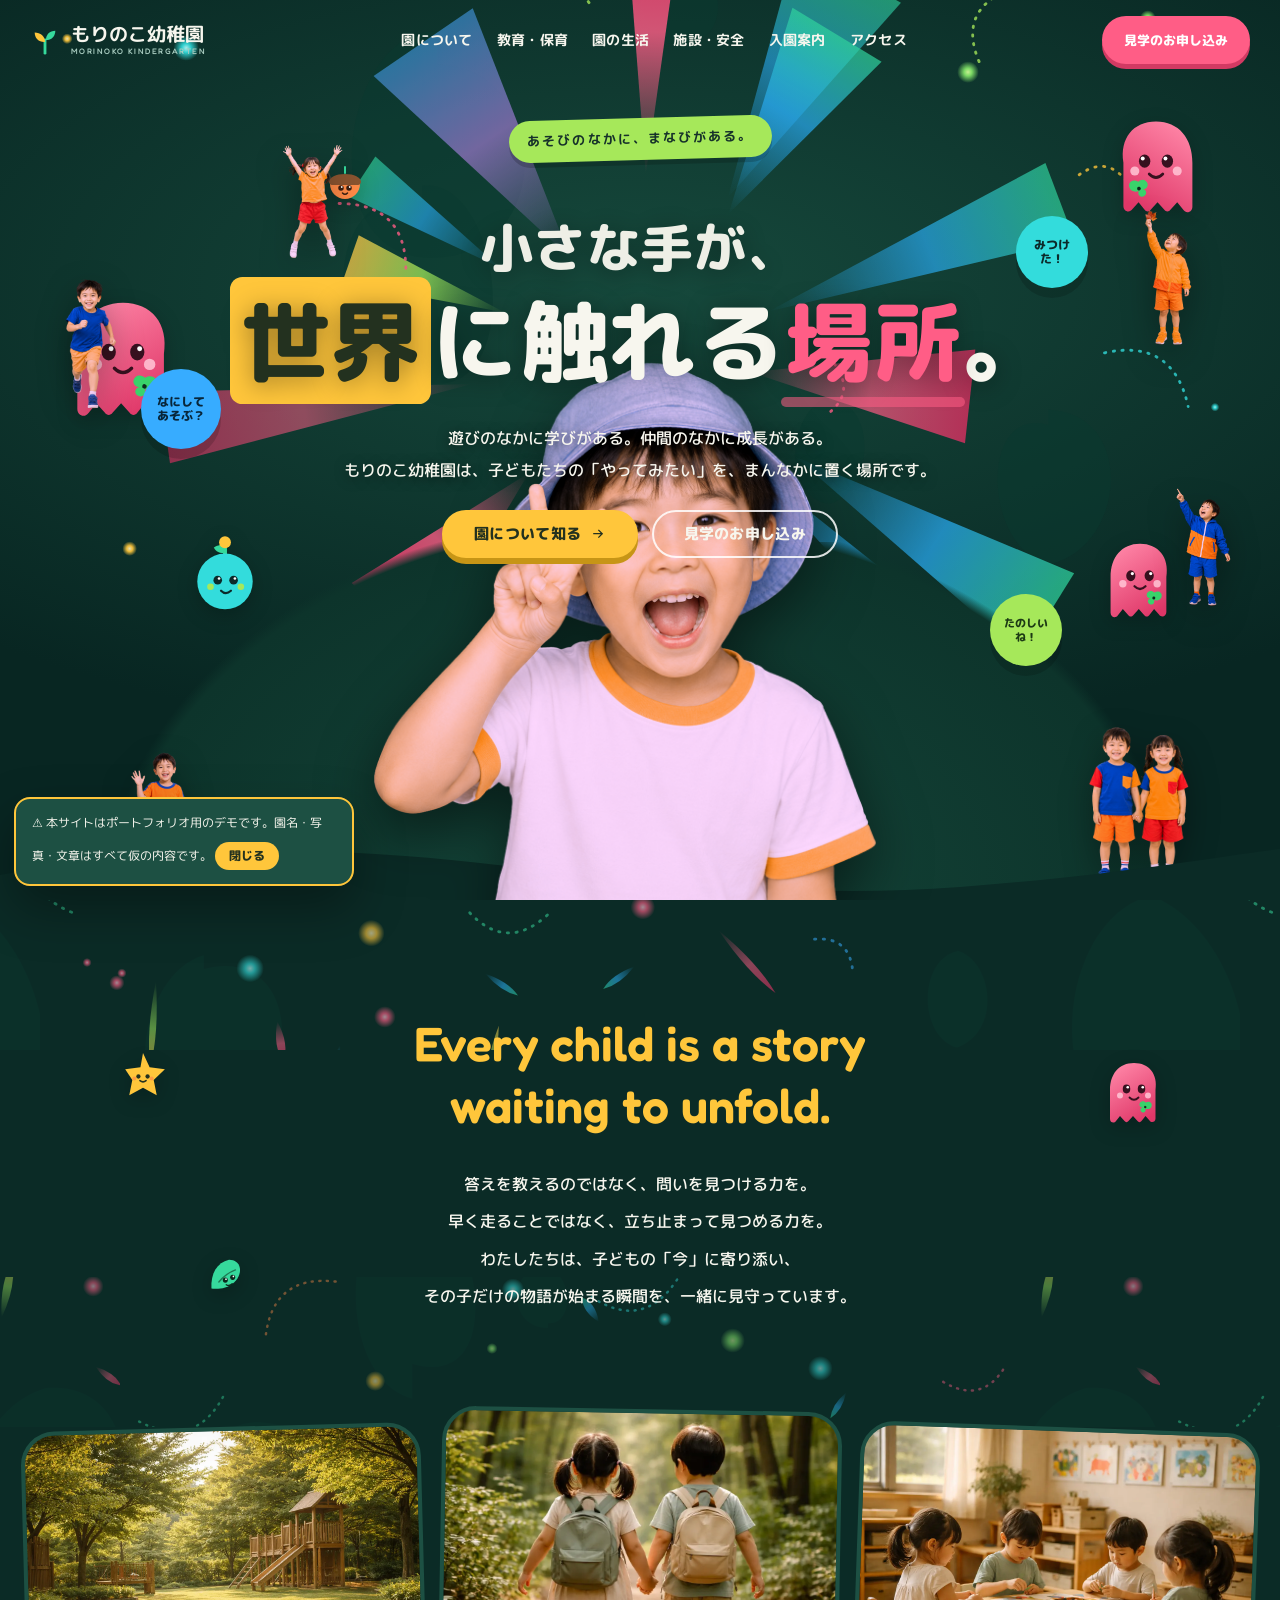
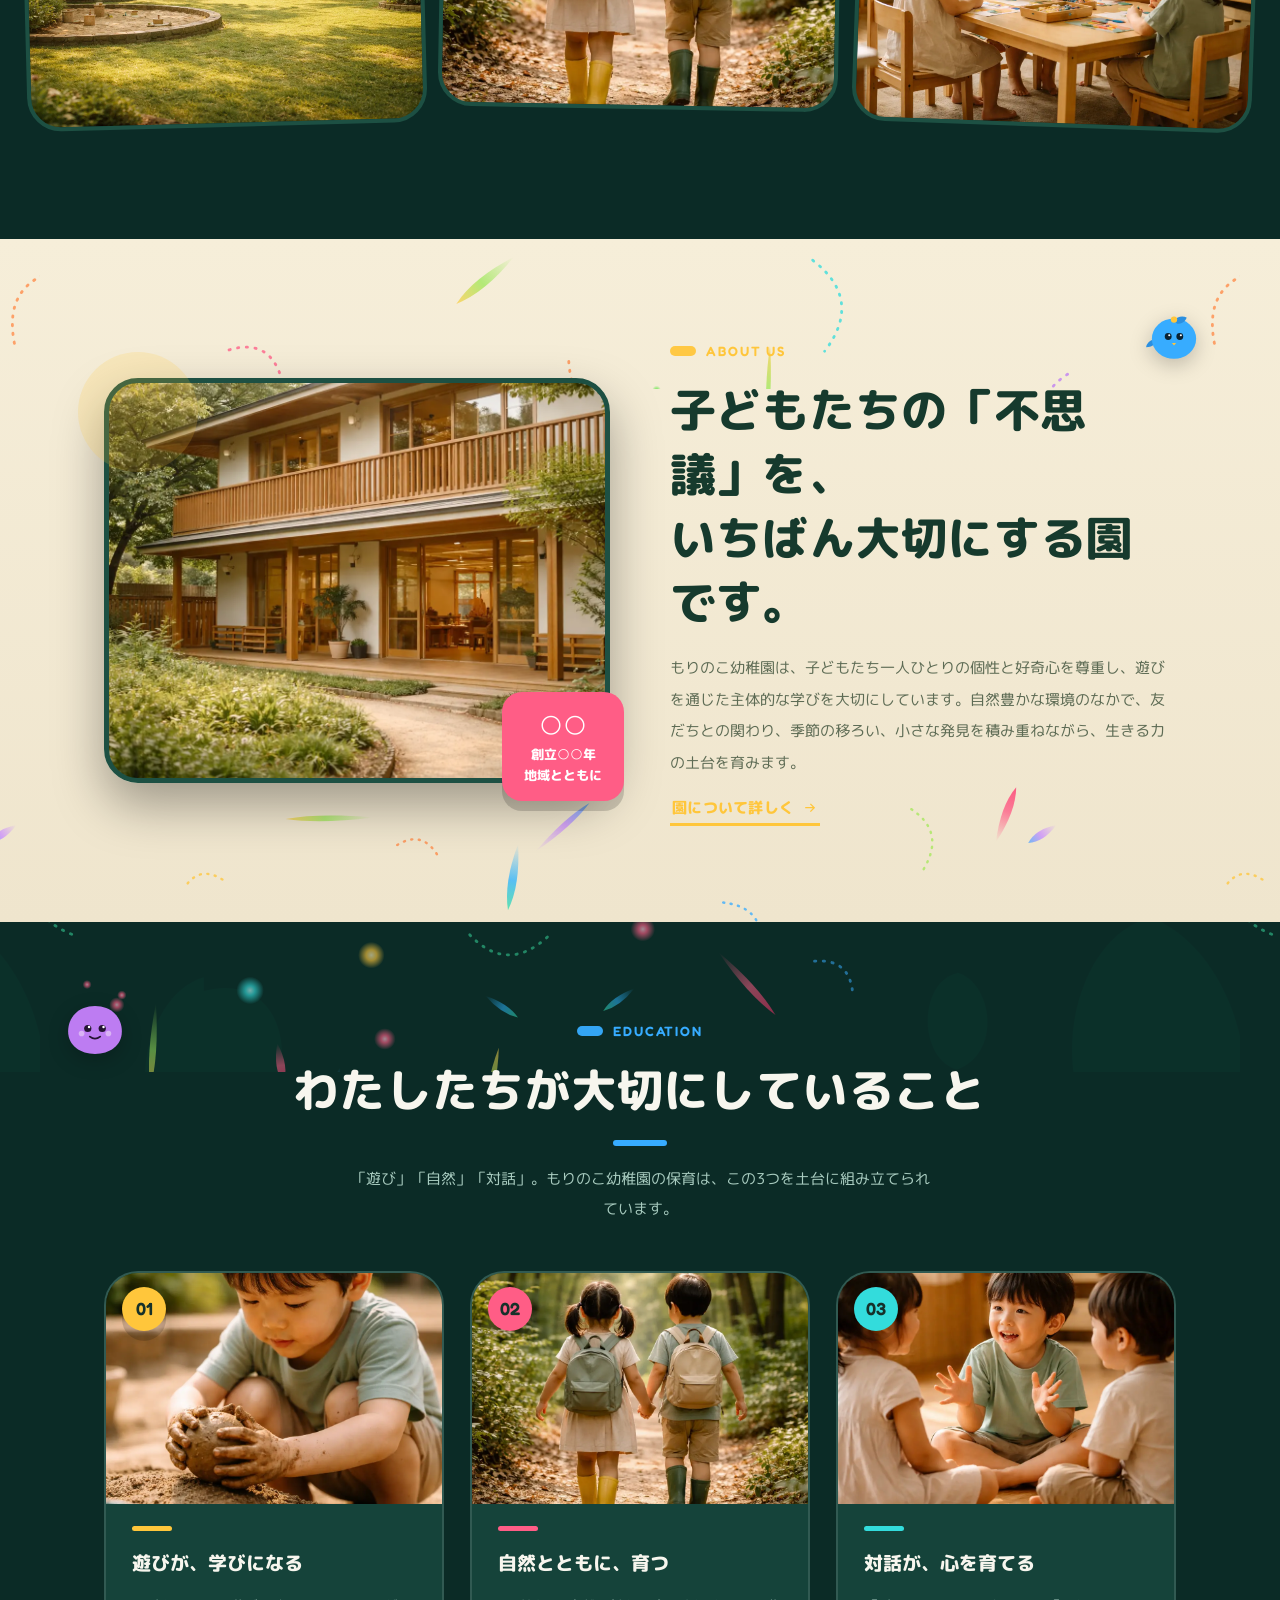
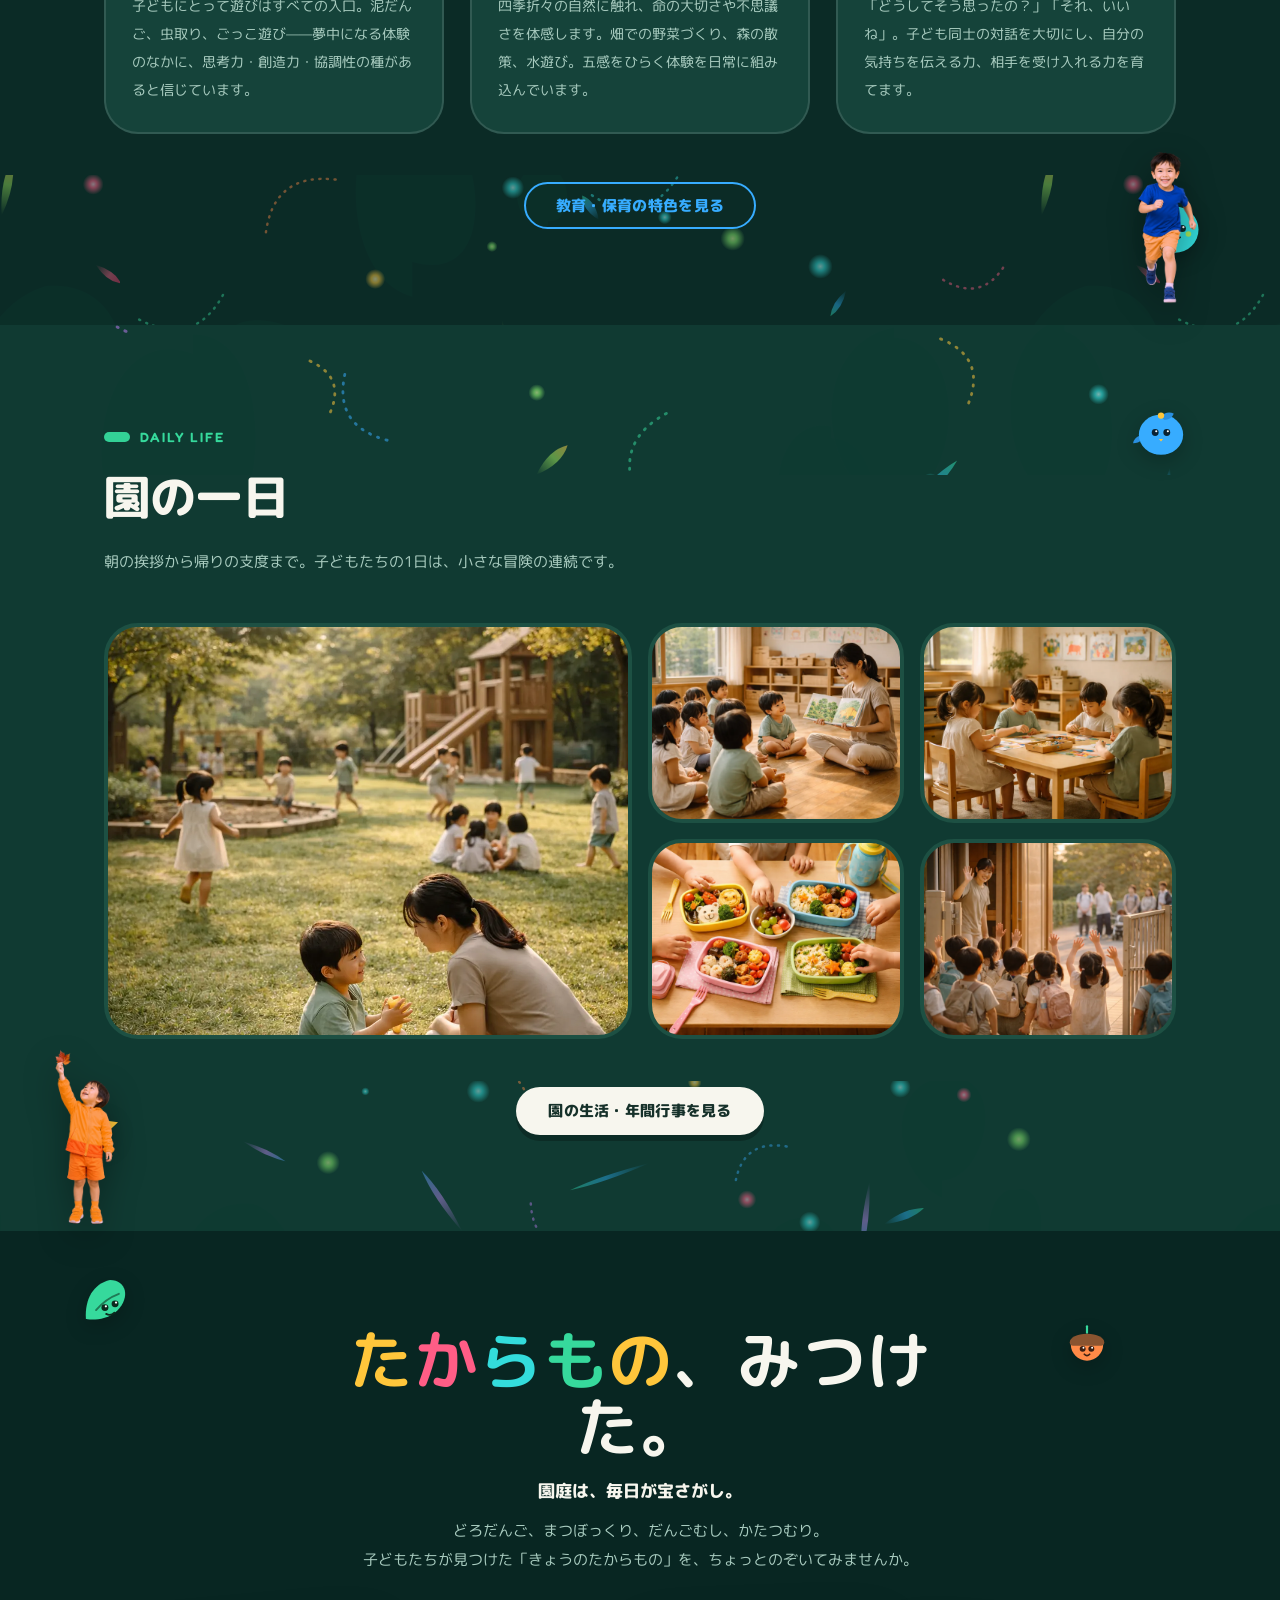
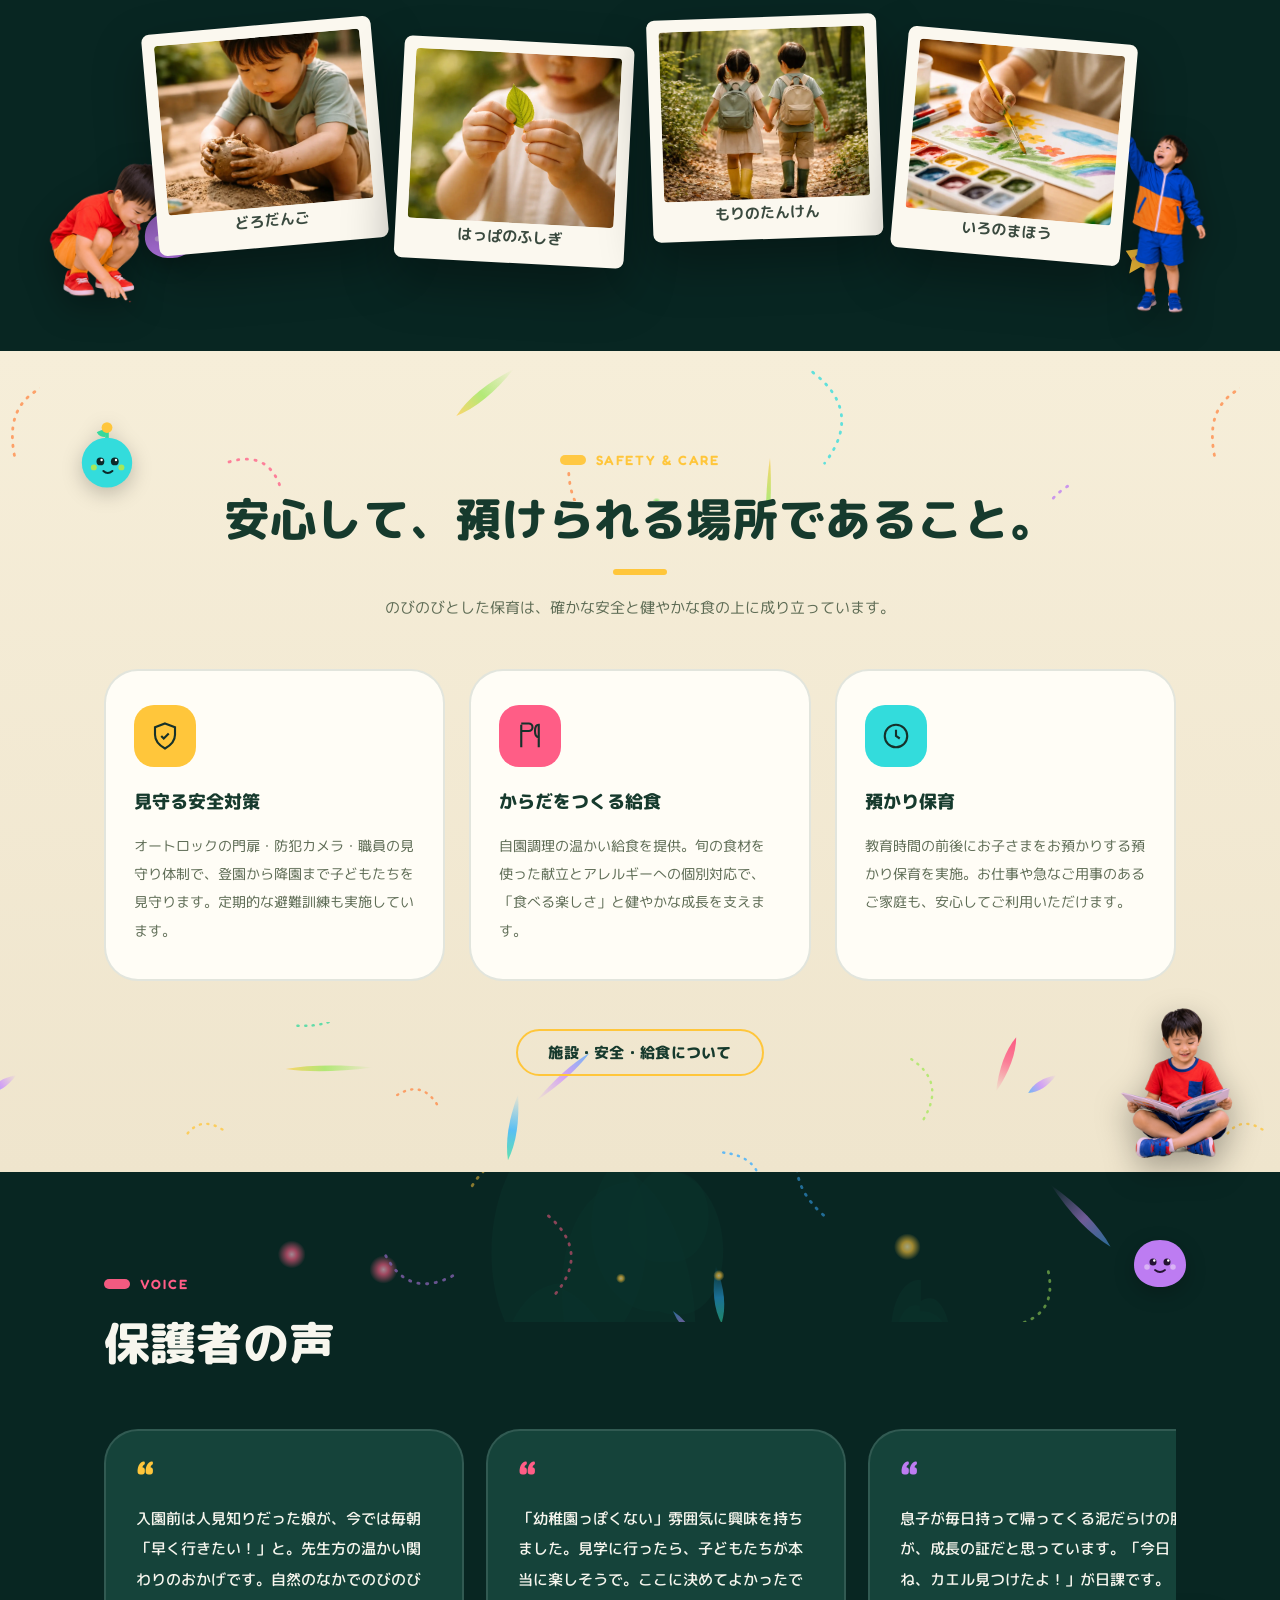
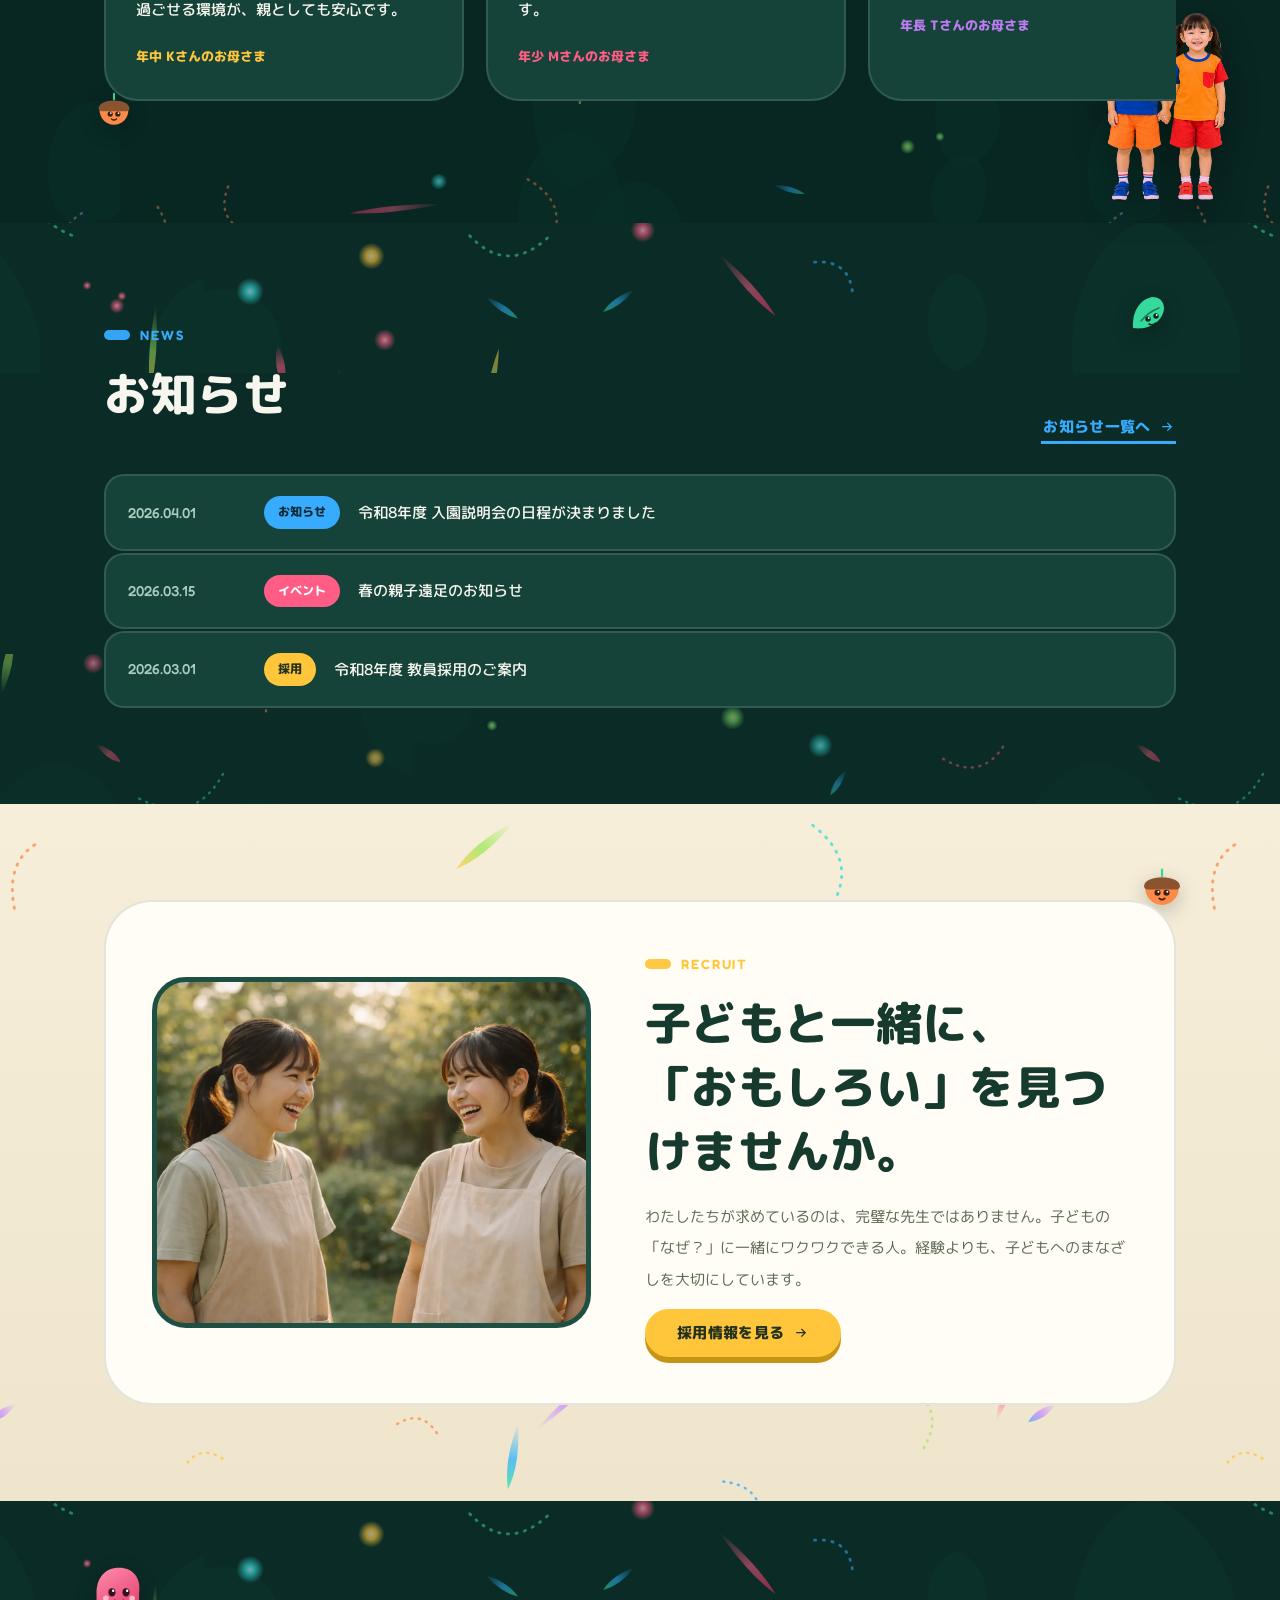
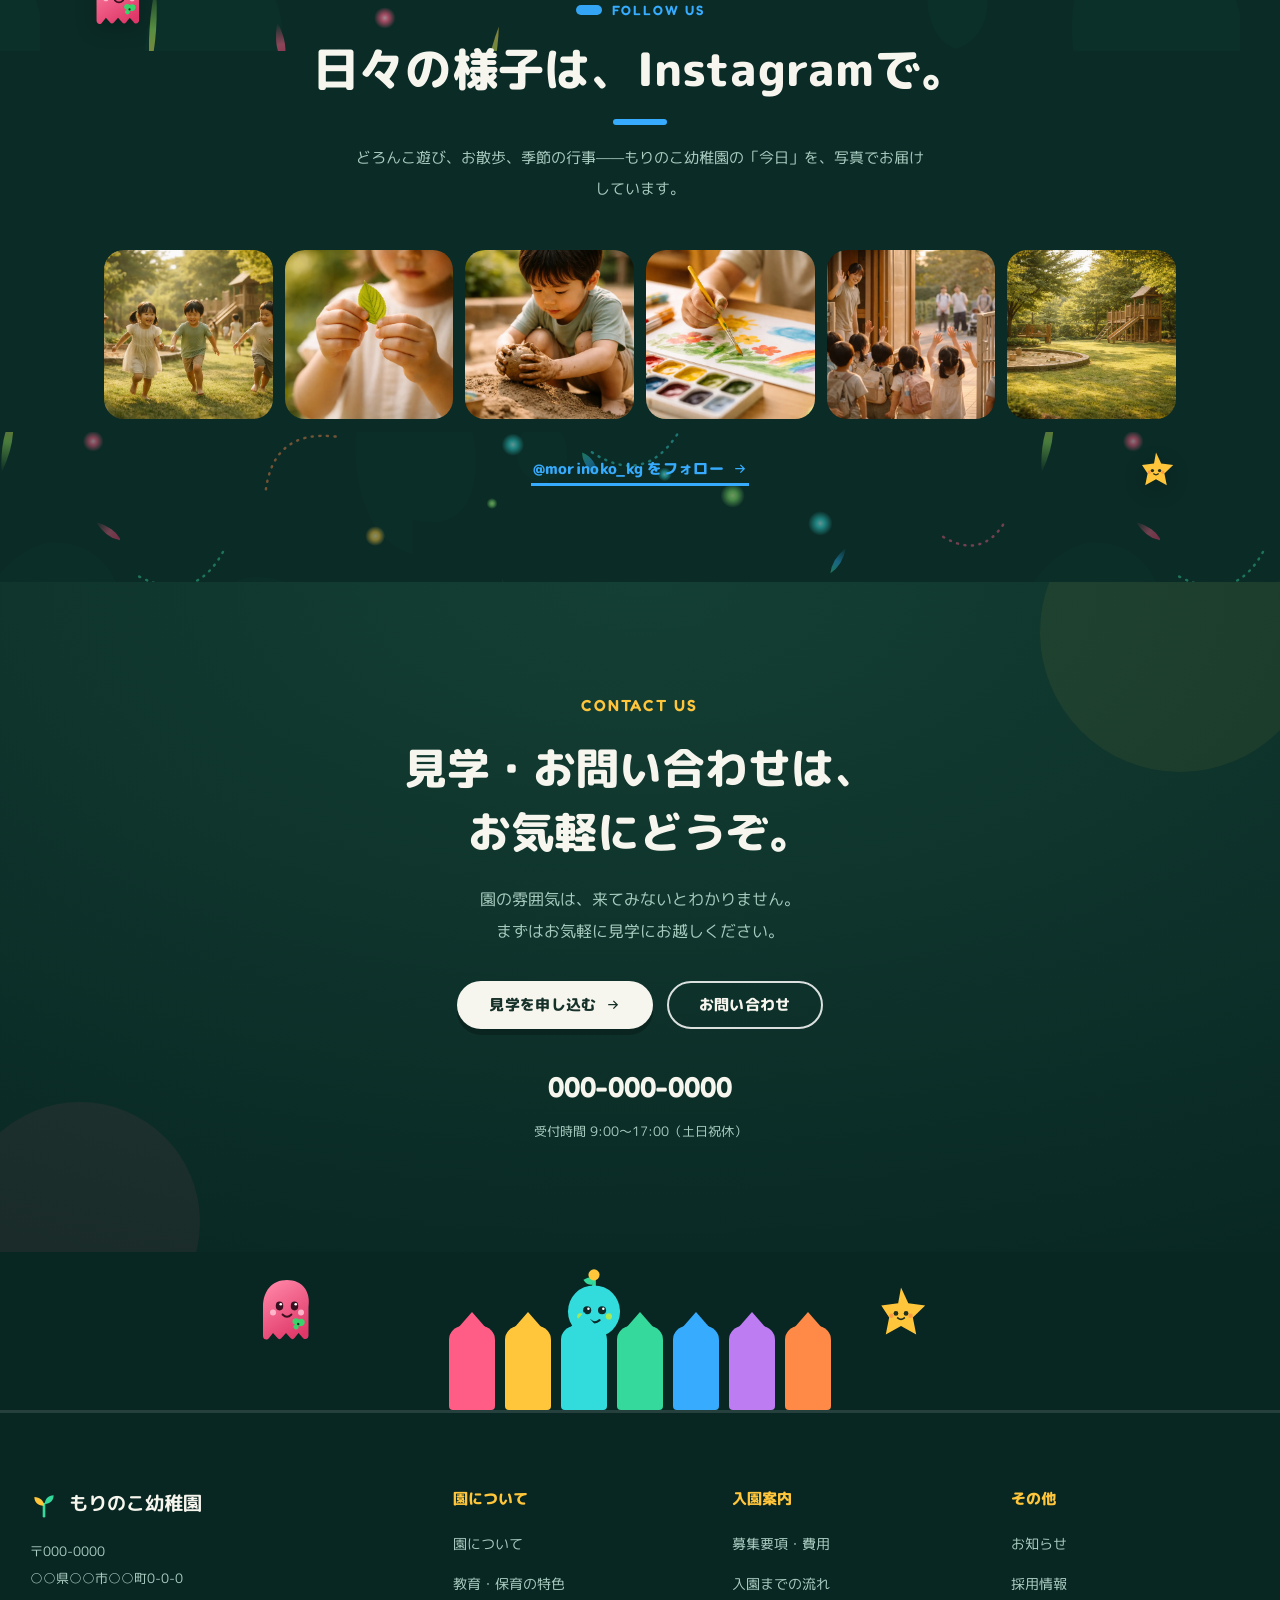
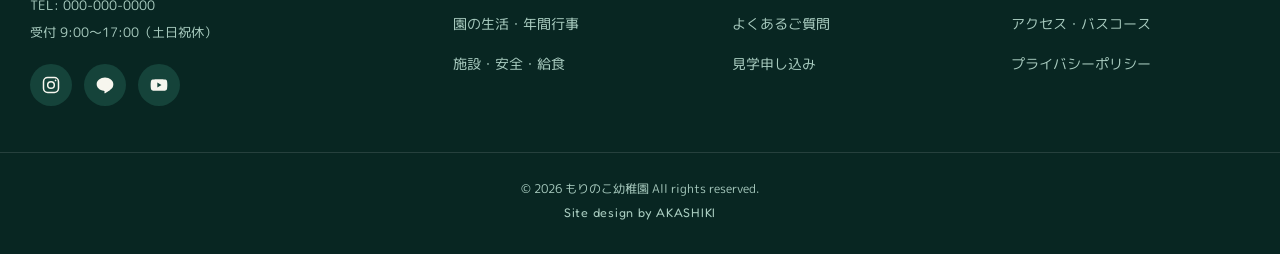
==== commit 700348dd: "もりのこ幼稚園 公式サイト ブラッシュアップ版へ全面更新（全12ページ＋装飾SVG・園児画像追加） Co-Authored-By: Claude Opus 4.8 (1M context) <nore" ====
--- a/index.html
+++ b/index.html
@@ -6,7 +6,7 @@
 <title>もりのこ幼稚園 ｜ 遊びのなかに、学びがある。森のような幼稚園</title>
 <meta name="description" content="もりのこ幼稚園は、子どもたちの「やってみたい」をまんなかに置く幼稚園です。自然のなかでのびのびと、遊びを通じた主体的な学びを大切にしています。見学のお申し込みはお気軽にどうぞ。">
 <link rel="canonical" href="https://sumiyakaa.github.io/morinoko-kindergarten/">
-<meta name="theme-color" content="#1a3c2a">
+<meta name="theme-color" content="#082622">
 <!-- Favicon / Touch icon -->
 <link rel="icon" href="assets/img/favicon.svg" type="image/svg+xml">
 <link rel="icon" href="assets/img/favicon.png" sizes="32x32">
@@ -22,7 +22,7 @@
 <!-- Fonts -->
 <link rel="preconnect" href="https://fonts.googleapis.com">
 <link rel="preconnect" href="https://fonts.gstatic.com" crossorigin>
-<link href="https://fonts.googleapis.com/css2?family=Cormorant+Garamond:ital,wght@0,400;0,600;1,400&family=Inter:wght@400;500;600;700&family=Noto+Sans+JP:wght@400;500;700&family=Noto+Serif+JP:wght@400;500;700&display=swap" rel="stylesheet">
+<link href="https://fonts.googleapis.com/css2?family=Fredoka:wght@400;500;600;700&family=M+PLUS+Rounded+1c:wght@400;500;700;800&display=swap" rel="stylesheet">
 <link rel="stylesheet" href="assets/css/style.css">
 <script type="application/ld+json">
 {
@@ -54,7 +54,7 @@
 <header class="header transparent" id="header">
   <div class="header-inner">
     <a href="index.html" class="header-logo" aria-label="もりのこ幼稚園 トップページ">
-      <span class="logo-mark"><svg width="27" height="27" viewBox="0 0 24 24" aria-hidden="true" focusable="false"><path class="leaf" d="M12 2.5C7.6 4.3 3.8 8 3.8 13.4c0 4.4 3.3 8.1 8.2 8.1V2.5z"/><path class="leaf" d="M12 2.5c4.4 1.8 8.2 5.5 8.2 10.9 0 4.4-3.3 8.1-8.2 8.1V2.5z" opacity=".72"/><path class="vein" d="M12 5.2v14.1" fill="none" stroke-linecap="round"/></svg></span>
+      <span class="logo-mark"><svg width="30" height="30" viewBox="0 0 32 32" fill="none" aria-hidden="true" focusable="false"><path d="M16 30V16" stroke="#36d99c" stroke-width="3" stroke-linecap="round"/><path d="M15 18C9 18 5 14 5 8c6 0 11 4 11 10z" fill="#ffc63b"/><path d="M17 16c0-6 4-10 10-10 0 6-4 10-10 10z" fill="#36d99c"/></svg></span>
       <span>もりのこ幼稚園<small>Morinoko Kindergarten</small></span>
     </a>
     <nav class="header-nav" aria-label="メインメニュー">
@@ -88,21 +88,48 @@
 
 <!-- ===== HERO ===== -->
 <section class="hero" aria-label="メインビジュアル">
-  <div class="hero-bg" role="img" aria-label="園庭の芝生を裸足で駆けるもりのこ幼稚園の子どもたち"></div>
-  <div class="hero-overlay"></div>
+  <div class="hero-burst" aria-hidden="true"></div>
+  <div class="hero-stage" aria-hidden="true"></div>
+
+  <!-- グラデおばけ -->
+  <img class="deco-mascot alt" src="assets/img/deco/masco-ghost.svg" alt="" aria-hidden="true" style="width:118px;top:33%;left:5%">
+  <img class="deco-mascot alt2 sp-hide" src="assets/img/deco/masco-ghost.svg" alt="" aria-hidden="true" style="width:94px;top:13%;right:6%;transform:scaleX(-1)">
+  <img class="deco-mascot sp-hide" src="assets/img/deco/masco-ghost.svg" alt="" aria-hidden="true" style="width:76px;top:60%;right:8%">
+  <img class="deco-mascot alt sp-hide" src="assets/img/deco/masco-sprout.svg" alt="" aria-hidden="true" style="width:66px;bottom:32%;left:15%">
+  <img class="deco-mascot alt2 sp-hide" src="assets/img/deco/masco-acorn.svg" alt="" aria-hidden="true" style="width:50px;top:18%;left:25%">
+  <!-- 吹き出し -->
+  <div class="speech s-blue sp-hide" style="width:80px;height:80px;font-size:.72rem;top:41%;left:11%">なにして<br>あそぶ？</div>
+  <div class="speech s-cyan sp-hide" style="width:72px;height:72px;font-size:.72rem;top:24%;right:15%">みつけた！</div>
+  <div class="speech s-lime sp-hide" style="width:72px;height:72px;font-size:.7rem;bottom:26%;right:17%">たのしい<br>ね！</div>
+
+  <!-- 散らばる子どもたち -->
+  <img class="deco-kid sp-hide" src="assets/img/kids/kid04.png" alt="" aria-hidden="true" style="width:152px;top:30%;left:1%">
+  <img class="deco-kid sp-hide" src="assets/img/kids/kid01.png" alt="" aria-hidden="true" style="width:140px;top:15%;left:19%">
+  <img class="deco-kid sp-hide" src="assets/img/kids/kid05.png" alt="" aria-hidden="true" style="width:150px;bottom:4px;left:7%">
+  <img class="deco-kid sp-hide" src="assets/img/kids/kid07.png" alt="" aria-hidden="true" style="width:140px;top:23%;right:3%">
+  <img class="deco-kid sp-hide" src="assets/img/kids/kid08.png" alt="" aria-hidden="true" style="width:180px;bottom:4px;right:4%">
+  <img class="deco-kid sp-hide" src="assets/img/kids/kid02.png" alt="" aria-hidden="true" style="width:128px;bottom:32%;right:1%">
+
   <div class="hero-inner">
-    <h1 class="hero-copy">小さな手が、<br>世界に触れる場所。</h1>
-    <p class="hero-sub">遊びのなかに学びがある。仲間のなかに成長がある。<br>もりのこ幼稚園は、子どもたちの「やってみたい」を、<br>まんなかに置く場所です。</p>
+    <p class="hero-kicker">あそびのなかに、まなびがある。</p>
+    <h1 class="hero-copy"><span class="l1">小さな手が、</span><br><span class="pop">世界</span>に触れる<span class="pop2">場所</span>。</h1>
+    <p class="hero-sub">遊びのなかに学びがある。仲間のなかに成長がある。<br>もりのこ幼稚園は、子どもたちの「やってみたい」を、まんなかに置く場所です。</p>
     <div class="hero-actions">
-      <a href="about.html" class="btn btn-fill-white">園について知る <svg viewBox="0 0 24 24" fill="none" stroke="currentColor" stroke-width="2" aria-hidden="true"><path d="M5 12h14M13 6l6 6-6 6"/></svg></a>
+      <a href="about.html" class="btn btn-fill">園について知る <svg viewBox="0 0 24 24" fill="none" stroke="currentColor" stroke-width="2" aria-hidden="true"><path d="M5 12h14M13 6l6 6-6 6"/></svg></a>
       <a href="contact.html" class="btn btn-outline-white">見学のお申し込み</a>
     </div>
   </div>
+  <!-- 中央の主役（顔アップ） -->
+  <img class="hero-kid-center" src="assets/img/kids/kidcenter.png" alt="もりのこ幼稚園で遊ぶ子ども">
   <div class="hero-scroll" aria-hidden="true">SCROLL</div>
+  <div class="wave-divider"><svg viewBox="0 0 1440 64" preserveAspectRatio="none" aria-hidden="true"><path fill="currentColor" d="M0 38C180 8 360 8 540 26 720 44 900 62 1080 50 1260 38 1380 18 1440 12V64H0Z"/></svg></div>
 </section>
 
 <!-- ===== MESSAGE ===== -->
 <section class="message">
+  <img class="deco-mascot alt sp-hide" src="assets/img/deco/masco-star.svg" alt="" aria-hidden="true" style="width:56px;top:150px;left:9%">
+  <img class="deco-mascot sp-hide" src="assets/img/deco/masco-ghost.svg" alt="" aria-hidden="true" style="width:62px;top:160px;right:9%">
+  <img class="deco-mascot alt2 sp-hide" src="assets/img/deco/masco-leaf.svg" alt="" aria-hidden="true" style="width:48px;bottom:120px;left:16%">
   <div class="container">
     <p class="message-en fade-up">Every child is a story<br>waiting to unfold.</p>
     <p class="message-body fade-up d1">答えを教えるのではなく、問いを見つける力を。<br>早く走ることではなく、立ち止まって見つめる力を。<br>わたしたちは、子どもの「今」に寄り添い、<br>その子だけの物語が始まる瞬間を、一緒に見守っています。</p>
@@ -118,6 +145,7 @@
 
 <!-- ===== ABOUT ===== -->
 <section class="section bg-cream" id="about">
+  <img class="deco-mascot alt sp-hide" src="assets/img/deco/masco-bird.svg" alt="" aria-hidden="true" style="width:58px;top:70px;right:6%">
   <div class="container">
     <div class="split fade-up">
       <div class="split-visual about-visual">
@@ -136,6 +164,9 @@
 
 <!-- ===== FEATURES (教育3本柱) ===== -->
 <section class="section" id="features">
+  <img class="deco-mascot alt2 sp-hide" src="assets/img/deco/masco-blob.svg" alt="" aria-hidden="true" style="width:62px;top:80px;left:5%">
+  <img class="deco-mascot sp-hide" src="assets/img/deco/masco-sprout.svg" alt="" aria-hidden="true" style="width:56px;bottom:70px;right:6%">
+  <img class="deco-kid sp-hide" src="assets/img/kids/kid04.png" alt="" aria-hidden="true" style="width:178px;bottom:6px;right:2%">
   <div class="container">
     <div class="section-head center fade-up">
       <p class="section-en">Education</p>
@@ -170,6 +201,10 @@
 
 <!-- ===== DAILY LIFE GALLERY ===== -->
 <section class="section bg-green" id="gallery">
+  <img class="deco-mascot alt sp-hide" src="assets/img/deco/masco-bird.svg" alt="" aria-hidden="true" style="width:58px;top:80px;right:7%">
+  <img class="deco-mascot alt2 sp-hide" src="assets/img/deco/masco-star.svg" alt="" aria-hidden="true" style="width:46px;bottom:80px;left:6%">
+  <img class="deco-kid sp-hide" src="assets/img/kids/kid07.png" alt="" aria-hidden="true" style="width:180px;bottom:4px;left:0">
+
   <div class="container">
     <div class="section-head fade-up">
       <p class="section-en">Daily Life</p>
@@ -189,8 +224,31 @@
   </div>
 </section>
 
+<!-- ===== TREASURE（固有セクション・ポラロイド散乱） ===== -->
+<section class="treasure">
+  <img class="deco-mascot alt" src="assets/img/deco/masco-leaf.svg" alt="" aria-hidden="true" style="width:66px;top:44px;left:6%">
+  <img class="deco-mascot alt2 sp-hide" src="assets/img/deco/masco-star.svg" alt="" aria-hidden="true" style="width:48px;bottom:70px;right:9%">
+  <img class="deco-mascot sp-hide" src="assets/img/deco/masco-acorn.svg" alt="" aria-hidden="true" style="width:54px;top:90px;right:13%">
+  <img class="deco-mascot alt sp-hide" src="assets/img/deco/masco-blob.svg" alt="" aria-hidden="true" style="width:58px;bottom:90px;left:11%">
+  <img class="deco-kid sp-hide" src="assets/img/kids/kid03.png" alt="" aria-hidden="true" style="width:206px;bottom:20px;left:1%">
+  <img class="deco-kid sp-hide" src="assets/img/kids/kid02.png" alt="" aria-hidden="true" style="width:214px;bottom:28px;right:1%">
+  <div class="treasure-head fade-up">
+    <p class="treasure-title"><span class="o">た</span><span class="p">か</span><span class="c">ら</span><span class="g">も</span><span class="o">の</span>、みつけた。</p>
+    <p class="treasure-jp">園庭は、毎日が宝さがし。</p>
+    <p class="treasure-lead">どろだんご、まつぼっくり、だんごむし、かたつむり。<br>子どもたちが見つけた「きょうのたからもの」を、ちょっとのぞいてみませんか。</p>
+  </div>
+  <div class="polaroids fade-up">
+    <div class="polaroid"><img src="assets/img/6.webp" alt="砂場でつくった泥だんご" width="600" height="450" loading="lazy" decoding="async"><span>どろだんご</span></div>
+    <div class="polaroid"><img src="assets/img/4.webp" alt="葉っぱをじっと見つめる子ども" width="600" height="450" loading="lazy" decoding="async"><span>はっぱのふしぎ</span></div>
+    <div class="polaroid"><img src="assets/img/7.webp" alt="森のさんぽに出かける子どもたち" width="600" height="450" loading="lazy" decoding="async"><span>もりのたんけん</span></div>
+    <div class="polaroid"><img src="assets/img/12.webp" alt="絵の具でお絵かきをする園児" width="600" height="450" loading="lazy" decoding="async"><span>いろのまほう</span></div>
+  </div>
+</section>
+
 <!-- ===== 安心の保育環境 (施設・安全 teaser) ===== -->
 <section class="section bg-cream">
+  <img class="deco-mascot alt sp-hide" src="assets/img/deco/masco-sprout.svg" alt="" aria-hidden="true" style="width:60px;top:70px;left:6%">
+  <img class="deco-kid sp-hide" src="assets/img/kids/kid06.png" alt="" aria-hidden="true" style="width:176px;bottom:4px;right:1%">
   <div class="container">
     <div class="section-head center fade-up">
       <p class="section-en">Safety &amp; Care</p>
@@ -222,6 +280,10 @@
 
 <!-- ===== VOICE ===== -->
 <section class="section bg-sage">
+  <img class="deco-mascot alt sp-hide" src="assets/img/deco/masco-blob.svg" alt="" aria-hidden="true" style="width:60px;top:64px;right:7%">
+  <img class="deco-mascot sp-hide" src="assets/img/deco/masco-acorn.svg" alt="" aria-hidden="true" style="width:48px;bottom:80px;left:7%">
+  <img class="deco-kid sp-hide" src="assets/img/kids/kid08.png" alt="" aria-hidden="true" style="width:228px;bottom:6px;right:0">
+
   <div class="container">
     <div class="section-head fade-up">
       <p class="section-en">Voice</p>
@@ -249,6 +311,7 @@
 
 <!-- ===== NEWS ===== -->
 <section class="section" id="news">
+  <img class="deco-mascot alt2 sp-hide" src="assets/img/deco/masco-leaf.svg" alt="" aria-hidden="true" style="width:52px;top:70px;right:8%">
   <div class="container">
     <div class="news-header fade-up">
       <div>
@@ -279,6 +342,7 @@
 
 <!-- ===== RECRUIT ===== -->
 <section class="section bg-cream" id="recruit">
+  <img class="deco-mascot alt sp-hide" src="assets/img/deco/masco-acorn.svg" alt="" aria-hidden="true" style="width:56px;top:60px;right:7%">
   <div class="container">
     <div class="recruit-inner fade-up">
       <div class="recruit-visual" style="background-image:url('assets/img/14.webp')" role="img" aria-label="笑顔で語り合うもりのこ幼稚園の先生たち"></div>
@@ -294,6 +358,8 @@
 
 <!-- ===== SNS (Instagram feed風) ===== -->
 <section class="section">
+  <img class="deco-mascot alt sp-hide" src="assets/img/deco/masco-ghost.svg" alt="" aria-hidden="true" style="width:58px;top:64px;left:7%">
+  <img class="deco-mascot alt2 sp-hide" src="assets/img/deco/masco-star.svg" alt="" aria-hidden="true" style="width:44px;bottom:90px;right:8%">
   <div class="container">
     <div class="section-head center fade-up">
       <p class="section-en">Follow us</p>
@@ -333,12 +399,20 @@
 
 </main>
 
+<!-- ===== FOOTER CHARACTER BAND ===== -->
+<div class="footer-band" aria-hidden="true">
+  <img class="fb-mascot" src="assets/img/deco/masco-ghost.svg" alt="" style="left:20%">
+  <img class="fb-mascot" src="assets/img/deco/masco-sprout.svg" alt="" style="left:44%">
+  <img class="fb-mascot" src="assets/img/deco/masco-star.svg" alt="" style="left:68%">
+  <span class="crayon"></span><span class="crayon"></span><span class="crayon"></span><span class="crayon"></span><span class="crayon"></span><span class="crayon"></span><span class="crayon"></span>
+</div>
+
 <!-- ===== FOOTER ===== -->
 <footer class="footer">
   <div class="footer-inner">
     <div>
       <div class="footer-brand">
-        <span class="logo-mark"><svg width="26" height="26" viewBox="0 0 24 24" aria-hidden="true" focusable="false"><path class="leaf" d="M12 2.5C7.6 4.3 3.8 8 3.8 13.4c0 4.4 3.3 8.1 8.2 8.1V2.5z"/><path class="leaf" d="M12 2.5c4.4 1.8 8.2 5.5 8.2 10.9 0 4.4-3.3 8.1-8.2 8.1V2.5z" opacity=".72"/><path class="vein" d="M12 5.2v14.1" fill="none" stroke="#1a3c2a" stroke-linecap="round"/></svg></span>
+        <span class="logo-mark"><svg width="28" height="28" viewBox="0 0 32 32" fill="none" aria-hidden="true" focusable="false"><path d="M16 30V16" stroke="#36d99c" stroke-width="3" stroke-linecap="round"/><path d="M15 18C9 18 5 14 5 8c6 0 11 4 11 10z" fill="#ffc63b"/><path d="M17 16c0-6 4-10 10-10 0 6-4 10-10 10z" fill="#36d99c"/></svg></span>
         もりのこ幼稚園
       </div>
       <p class="footer-desc">〒000-0000<br>○○県○○市○○町0-0-0<br>TEL: 000-000-0000<br>受付 9:00〜17:00（土日祝休）</p>
--- a/assets/css/style.css
+++ b/assets/css/style.css
@@ -1,18 +1,20 @@
 @charset "UTF-8";
 /* =========================================================================
-   もりのこ幼稚園  Morinoko Kindergarten
-   共通スタイルシート（全ページ共有）
-   設計方針: 森のようちえん × エディトリアル明朝 × 余白。
-   全デバイス互換 / iOS安全（backdrop-filter:blurアニメ・100vh前提・filter:blurアニメは不使用）。
+   もりのこ幼稚園  Morinoko Kindergarten — 共通スタイル（全ページ共有）
+   設計方針: ダーク×ビビッド多色ポップ × 丸ゴシック × 浮遊ポップ装飾。
+   アンカー実測: うおみこども園(uomi.jp) — bg #082622 / 文字 #FAFAFA /
+   M PLUS Rounded 1c + Fredoka / 多色テーマカード / 波ディバイダ / 丸み。
+   全デバイス互換・iOS安全（filter/backdrop-filterのblurアニメ・mix-blend・
+   100vh前提・JS連動パララックスは不使用。波＝SVG、浮遊＝控えめCSS, reduced-motion対応）。
    ========================================================================= */
 
 /* ===== RESET ===== */
 *,*::before,*::after{margin:0;padding:0;box-sizing:border-box}
-html{scroll-behavior:smooth;font-size:16px;-webkit-text-size-adjust:100%}
+html{font-size:16px;-webkit-text-size-adjust:100%;scroll-behavior:smooth}
 @media (prefers-reduced-motion: reduce){html{scroll-behavior:auto}}
 body{
-  font-family:'Noto Sans JP',sans-serif;color:var(--text);line-height:1.9;
-  background:var(--white);overflow-x:hidden;-webkit-font-smoothing:antialiased;
+  font-family:var(--ff-jp);color:var(--ink);line-height:1.95;
+  background:var(--bg);overflow-x:hidden;-webkit-font-smoothing:antialiased;
   text-rendering:optimizeLegibility;
 }
 img{max-width:100%;height:auto;display:block}
@@ -20,507 +22,735 @@
 ul,ol{list-style:none}
 button{font-family:inherit;cursor:pointer;border:none;background:none}
 input,textarea,select,button{font-family:inherit;font-size:inherit;color:inherit}
-:focus-visible{outline:3px solid var(--green-light);outline-offset:3px;border-radius:2px}
-
-/* ===== DESIGN TOKENS ===== */
+:focus-visible{outline:3px solid var(--c-yellow);outline-offset:3px;border-radius:6px}
+
+/* ===== DESIGN TOKENS（デザイン憲法） ===== */
 :root{
-  --green-deep:#1a3c2a;
-  --green:#2d6a4f;
-  --green-mid:#40916c;
-  --green-light:#52b788;
-  --sage:#b7e4c7;
-  --sage-light:#d8f3dc;
-  --cream:#fefae0;
-  --cream-dark:#f0ead2;
-  --bark:#7a5c3e;
-  --accent:#e08a3c;          /* やわらかな山吹（極小アクセント） */
-  --accent-soft:#f4d9b0;
-  --white:#ffffff;
-  --text:#2b2b2b;
-  --text-light:#6b7280;
-  --border:rgba(26,60,42,.10);
-  --shadow-sm:0 2px 12px rgba(26,60,42,.06);
-  --shadow-md:0 10px 34px rgba(26,60,42,.10);
-  --maxw:1100px;
-  --ease:cubic-bezier(.22,.61,.36,1);
-}
-
-/* ===== A11Y: SKIP LINK ===== */
+  /* 地（深緑・暗→明のリズム用に3段） */
+  --bg:#0b2b26;            /* ベース深緑 */
+  --bg-deep:#082622;       /* 最深部（アンカー実測値） */
+  --bg-2:#103a32;          /* やや明るいパネル */
+  --surface:#15433a;       /* カード地 */
+  --surface-2:#1d5043;     /* 浮いたカード */
+  /* 文字 */
+  --ink:#f7f6ee;           /* ほぼ白（アンカー#FAFAFA系） */
+  --ink-soft:#a9ccc0;      /* 補助テキスト（やわらかミント） */
+  --line:rgba(255,255,255,.12);
+  --line-strong:rgba(255,255,255,.24);
+  /* ビビッド多色ポップ（ダーク地で映える明度に調整） */
+  --c-blue:#37acff;
+  --c-pink:#ff5d86;
+  --c-yellow:#ffc63b;
+  --c-green:#36d99c;
+  --c-lime:#a6e85a;
+  --c-purple:#bd7cf2;
+  --c-cyan:#33dcdc;
+  --c-orange:#ff8a47;
+  --cream:#f3ead4;         /* 波・明色アクセント（控えめ） */
+  /* テーマ（セクションごとに差し替え） */
+  --theme:var(--c-yellow);
+  --theme2:var(--c-pink);
+  /* 形 */
+  --r:20px; --r-lg:34px; --r-xl:48px; --r-pill:999px;
+  --maxw:1120px; --maxw-wide:1280px;
+  --sh:0 22px 50px rgba(0,0,0,.34);
+  --sh-pop:0 10px 0 rgba(0,0,0,.16);
+  --ease:cubic-bezier(.34,1.4,.5,1); /* 弾むイージング＝ポップの肝 */
+  --ease-soft:cubic-bezier(.22,.61,.36,1);
+  /* フォント */
+  --ff-jp:'M PLUS Rounded 1c',-apple-system,'Hiragino Maru Gothic ProN',sans-serif;
+  --ff-display:'Fredoka',var(--ff-jp);
+}
+
+/* ===== SKIP LINK ===== */
 .skip-link{
-  position:fixed;top:-60px;left:16px;z-index:2000;background:var(--green-deep);color:#fff;
-  padding:10px 18px;border-radius:0 0 10px 10px;font-size:.8rem;font-weight:600;transition:top .3s;
+  position:fixed;top:-60px;left:16px;z-index:2000;background:var(--c-yellow);color:#1a2b22;
+  padding:10px 18px;border-radius:0 0 14px 14px;font-size:.8rem;font-weight:800;transition:top .3s;
 }
 .skip-link:focus{top:0}
 
 /* ===== UTILITY ===== */
-.container{max-width:var(--maxw);margin:0 auto;padding:0 24px}
-.container-wide{max-width:1280px;margin:0 auto;padding:0 24px}
-.en{font-family:'Cormorant Garamond',serif;font-style:italic;font-weight:400}
-.section-en{
-  font-family:'Inter',sans-serif;font-size:.65rem;font-weight:600;letter-spacing:.3em;
-  text-transform:uppercase;color:var(--green-light);margin-bottom:10px;display:inline-flex;align-items:center;gap:10px;
-}
-.section-en::before{content:"";width:22px;height:1px;background:var(--green-light);opacity:.7}
-.section-title{
-  font-family:'Noto Serif JP',serif;font-size:clamp(1.4rem,3vw,2rem);font-weight:700;
-  line-height:1.7;margin-bottom:16px;color:var(--green-deep);
-}
-.section-lead{font-size:.9rem;color:var(--text-light);line-height:2;max-width:560px}
+.container{max-width:var(--maxw);margin:0 auto;padding:0 24px;position:relative}
+.container-wide{max-width:var(--maxw-wide);margin:0 auto;padding:0 24px}
 .text-center{text-align:center}
 .center-block{margin-left:auto;margin-right:auto}
-
-/* ===== BUTTONS ===== */
+.en{font-family:var(--ff-display);font-weight:500}
+
+.section-en{
+  font-family:var(--ff-display);font-size:.82rem;font-weight:600;letter-spacing:.12em;
+  text-transform:uppercase;color:var(--theme);margin-bottom:14px;
+  display:inline-flex;align-items:center;gap:10px;
+}
+.section-en::before{content:"";width:26px;height:10px;border-radius:var(--r-pill);background:var(--theme);opacity:.95}
+.section-head.center .section-en{justify-content:center}
+.section-title{
+  font-family:var(--ff-jp);font-size:clamp(1.5rem,3.6vw,2.4rem);font-weight:800;
+  line-height:1.5;letter-spacing:.01em;margin-bottom:18px;color:var(--ink);
+}
+.section-lead{font-size:.95rem;color:var(--ink-soft);line-height:2;max-width:580px}
+.section-head{margin-bottom:46px}
+.section-head.center{text-align:center;display:flex;flex-direction:column;align-items:center}
+.section-head.center .section-lead{margin-left:auto;margin-right:auto}
+.lead-desc{font-size:.96rem;color:var(--ink-soft);line-height:2.05;margin-bottom:14px}
+
+/* ===== SECTION（丸みパネル＋ポップ装飾） ===== */
+.section{position:relative;padding:96px 0;background:var(--bg)}
+.section.bg-cream{background:var(--bg-2)}
+.section.bg-sage{background:var(--bg-deep)}
+.section.bg-green{background:var(--bg-2)}
+/* セクションテーマ色の割り当て（多色だが規律を持たせる） */
+.section{--theme:var(--c-blue);--theme2:var(--c-cyan)}
+.section.bg-cream{--theme:var(--c-yellow);--theme2:var(--c-orange)}
+.section.bg-sage{--theme:var(--c-pink);--theme2:var(--c-purple)}
+.section.bg-green{--theme:var(--c-green);--theme2:var(--c-lime)}
+/* 紙吹雪帯（セクション上下のガター＝アンカーの高密度装飾を再現） */
+/* 装飾帯（セクション種別ごとに別の語彙＝印象を変える） */
+.section::before,.message::before{
+  content:"";position:absolute;left:0;right:0;top:0;height:150px;pointer-events:none;z-index:0;
+  background-image:url('../img/deco/deco-dark-a.svg');background-position:center top;background-size:1200px auto;background-repeat:repeat-x;opacity:.62;
+}
+.section::after,.message::after{
+  content:"";position:absolute;left:0;right:0;bottom:0;height:150px;pointer-events:none;z-index:0;
+  background-image:url('../img/deco/deco-dark-a.svg');background-position:center bottom;background-size:1040px auto;background-repeat:repeat-x;opacity:.5;transform:scaleY(-1);
+}
+.section.bg-sage::before,.section.bg-sage::after{background-image:url('../img/deco/deco-dark-b.svg')}
+.section.bg-green::before,.section.bg-green::after{background-image:url('../img/deco/deco-dark-c.svg')}
+.section.bg-cream::before,.section.bg-cream::after{background-image:url('../img/deco/deco-light.svg');opacity:.9}
+.section .container{z-index:2}
+.message-en,.message-body{position:relative;z-index:2}
+
+/* ===== ライトセクション（クリーム地・明暗のリズム＝アンカー踏襲） ===== */
+.section.bg-cream{background:linear-gradient(180deg,#f6eed9,#efe5cd);color:#163a2d}
+.section.bg-cream .section-title,.section.bg-cream .feature-name,.section.bg-cream .info-card h3,
+.section.bg-cream .card-body h3,.section.bg-cream .voice-text,.section.bg-cream .tl-body h3,
+.section.bg-cream .event-card h3,.section.bg-cream .faq-q,.section.bg-cream .step h3{color:#163a2d}
+.section.bg-cream .section-lead,.section.bg-cream .lead-desc,.section.bg-cream .info-card p,
+.section.bg-cream .feature-desc,.section.bg-cream .card-body p,.section.bg-cream .tl-body p,
+.section.bg-cream .step p,.section.bg-cream .event-card li,.section.bg-cream .faq-a-inner,
+.section.bg-cream .legal p,.section.bg-cream .legal li{color:#5d6b54}
+.section.bg-cream .info-card,.section.bg-cream .feature-card,.section.bg-cream .card,
+.section.bg-cream .faq-item,.section.bg-cream .step,.section.bg-cream .event-card,
+.section.bg-cream .voice-card,.section.bg-cream .table-wrap,.section.bg-cream .recruit-inner{background:#fffdf6;border-color:rgba(22,58,45,.12)}
+.section.bg-cream .recruit-body .lead-desc{color:#5d6b54}
+.section.bg-cream .info-table th{background:#efe5cd;color:#c2671f}
+.section.bg-cream .info-table td{background:#fffdf6;color:#5d6b54}
+.section.bg-cream .voice-text{color:#3a4a3f}
+.section.bg-cream .news-title-text{color:#163a2d}
+.section.bg-cream .news-item:hover{background:#fffdf6}
+.section.bg-cream .btn-outline{color:#163a2d}
+.section.bg-cream .timeline::before{background:rgba(22,58,45,.16)}
+.section.bg-cream .tl-item::before{border-color:#f3e9d2}
+@keyframes floaty{from{transform:translateY(0)}to{transform:translateY(-16px)}}
+@media (prefers-reduced-motion: reduce){
+  .section::before,.section::after{animation:none}
+}
+
+/* ===== BUTTONS（丸ピル＋ハード影＝ポップ） ===== */
 .btn{
-  display:inline-flex;align-items:center;gap:8px;font-size:.82rem;font-weight:600;
-  letter-spacing:.06em;transition:all .35s var(--ease);cursor:pointer;border:none;
-}
-.btn svg{width:1em;height:1em;transition:transform .35s var(--ease)}
-.btn-line{color:var(--green);padding:0;background:none;border-bottom:1px solid var(--green);padding-bottom:3px}
+  display:inline-flex;align-items:center;gap:9px;font-size:.92rem;font-weight:800;
+  letter-spacing:.02em;transition:transform .25s var(--ease),box-shadow .25s var(--ease),background .25s;
+  border-radius:var(--r-pill);padding:15px 32px;line-height:1.2;
+}
+.btn svg{width:1.05em;height:1.05em;transition:transform .25s var(--ease)}
+.btn:hover svg{transform:translateX(4px)}
+.btn-fill{background:var(--c-yellow);color:#23311f;box-shadow:0 6px 0 #c79516}
+.btn-fill:hover{transform:translateY(-3px);box-shadow:0 9px 0 #c79516}
+.btn-fill:active{transform:translateY(2px);box-shadow:0 3px 0 #c79516}
+.btn-fill-white{background:var(--ink);color:#16312a;box-shadow:0 6px 0 rgba(0,0,0,.25)}
+.btn-fill-white:hover{transform:translateY(-3px);box-shadow:0 9px 0 rgba(0,0,0,.25)}
+.btn-outline{border:2.5px solid var(--theme);color:var(--theme);background:transparent;padding:13px 30px}
+.btn-outline:hover{background:var(--theme);color:#10241e;transform:translateY(-2px)}
+.btn-outline-white{border:2.5px solid rgba(255,255,255,.85);color:var(--ink);padding:13px 30px}
+.btn-outline-white:hover{background:var(--ink);color:#16312a;transform:translateY(-2px)}
+.btn-line{
+  color:var(--theme);padding:6px 2px;border-radius:0;font-weight:800;
+  border-bottom:3px solid var(--theme);gap:8px;
+}
 .btn-line:hover{gap:14px}
-.btn-fill{background:var(--green);color:var(--white);padding:15px 38px;border-radius:60px;box-shadow:var(--shadow-sm)}
-.btn-fill:hover{background:var(--green-deep);transform:translateY(-2px);box-shadow:0 10px 26px rgba(45,106,79,.24)}
-.btn-fill:hover svg{transform:translateX(4px)}
-.btn-fill-white{background:var(--white);color:var(--green-deep);padding:15px 38px;border-radius:60px;box-shadow:var(--shadow-sm)}
-.btn-fill-white:hover{transform:translateY(-2px);box-shadow:0 10px 26px rgba(0,0,0,.12)}
-.btn-fill-white:hover svg{transform:translateX(4px)}
-.btn-outline{border:1.5px solid var(--green);color:var(--green);padding:14px 36px;border-radius:60px;background:transparent}
-.btn-outline:hover{background:var(--green);color:#fff;transform:translateY(-2px)}
-.btn-outline-white{border:1.5px solid rgba(255,255,255,.8);color:#fff;padding:14px 36px;border-radius:60px}
-.btn-outline-white:hover{background:#fff;color:var(--green-deep)}
 
 /* ===== SCROLL FADE ===== */
-.fade-up{opacity:0;transform:translateY(22px);transition:opacity .7s var(--ease),transform .7s var(--ease)}
-.fade-up.is-visible{opacity:1;transform:translateY(0)}
-.fade-up.d1{transition-delay:.08s}
-.fade-up.d2{transition-delay:.16s}
-.fade-up.d3{transition-delay:.24s}
+.fade-up{opacity:0;transform:translateY(26px);transition:opacity .7s var(--ease-soft),transform .7s var(--ease-soft)}
+.fade-up.is-visible{opacity:1;transform:none}
+.fade-up.d1{transition-delay:.09s}
+.fade-up.d2{transition-delay:.18s}
+.fade-up.d3{transition-delay:.27s}
 @media (prefers-reduced-motion: reduce){
-  .fade-up{opacity:1 !important;transform:none !important;transition:none}
+  .fade-up{opacity:1!important;transform:none!important;transition:none}
 }
 
 /* ===== HEADER ===== */
-.header{position:fixed;top:0;left:0;width:100%;z-index:1000;padding:0 32px;transition:background .4s,box-shadow .4s,padding .4s}
-.header.scrolled{background:var(--white);box-shadow:0 1px 14px rgba(26,60,42,.08)} /* iOS安全: blurではなく不透明白 */
-.header-inner{max-width:1280px;margin:0 auto;display:flex;align-items:center;justify-content:space-between;height:84px;transition:height .4s}
-.header.scrolled .header-inner{height:70px}
-.header-logo{display:flex;align-items:center;gap:11px;font-family:'Noto Serif JP',serif;font-size:1.12rem;font-weight:700;color:var(--green-deep);line-height:1.1}
-.header-logo .logo-mark{flex:0 0 auto}
-.header-logo small{display:block;font-family:'Inter',sans-serif;font-size:.5rem;font-weight:500;letter-spacing:.22em;color:var(--text-light);text-transform:uppercase;margin-top:3px}
-.header.transparent:not(.scrolled){--hdr-fg:#fff}
-.header.transparent:not(.scrolled) .header-logo{color:#fff}
-.header.transparent:not(.scrolled) .header-logo small{color:rgba(255,255,255,.7)}
-.header.transparent:not(.scrolled) .header-nav a{color:#fff}
-.header.transparent:not(.scrolled) .header-logo .logo-mark .leaf{fill:#fff}
-.header.transparent:not(.scrolled) .hamburger span{background:#fff}
-.header-nav{display:flex;align-items:center;gap:22px}
-.header-nav a{position:relative;font-size:.76rem;font-weight:500;color:var(--text);letter-spacing:.04em;transition:color .3s;padding:6px 0}
-.header-nav a::after{content:"";position:absolute;left:0;bottom:0;width:0;height:1.5px;background:var(--green);transition:width .3s var(--ease)}
-.header-nav a:hover{color:var(--green)}
-.header-nav a:hover::after{width:100%}
-.header-nav a[aria-current="page"]{color:var(--green);font-weight:700}
-.header-nav a[aria-current="page"]::after{width:100%}
+.header{position:fixed;top:0;left:0;width:100%;z-index:1000;padding:0 30px;transition:background .35s,box-shadow .35s,padding .35s}
+.header.scrolled{background:rgba(8,38,34,.92);box-shadow:0 2px 0 var(--line)}
+.header-inner{max-width:var(--maxw-wide);margin:0 auto;display:flex;align-items:center;justify-content:space-between;height:80px;transition:height .35s}
+.header.scrolled .header-inner{height:66px}
+.header-logo{display:flex;align-items:center;gap:11px;font-family:var(--ff-display);font-size:1.18rem;font-weight:700;color:var(--ink);line-height:1.05}
+.header-logo .logo-mark{flex:0 0 auto;display:flex}
+.header-logo small{display:block;font-family:var(--ff-display);font-size:.5rem;font-weight:500;letter-spacing:.18em;color:var(--ink-soft);text-transform:uppercase;margin-top:2px}
+.logo-mark svg{display:block}
+.header-nav{display:flex;align-items:center;gap:24px}
+.header-nav a{position:relative;font-size:.86rem;font-weight:700;color:var(--ink);letter-spacing:.02em;padding:8px 0;transition:color .25s}
+.header-nav a::after{content:"";position:absolute;left:0;bottom:2px;width:0;height:3px;border-radius:3px;background:var(--c-yellow);transition:width .3s var(--ease)}
+.header-nav a:hover{color:var(--c-yellow)}
+.header-nav a:hover::after,.header-nav a[aria-current="page"]::after{width:100%}
+.header-nav a[aria-current="page"]{color:var(--c-yellow)}
 .header-cta{
-  border:1.5px solid var(--green);color:var(--green);padding:9px 22px;border-radius:60px;
-  font-size:.72rem;font-weight:600;transition:all .3s;letter-spacing:.04em;white-space:nowrap;
-}
-.header-cta:hover{background:var(--green);color:var(--white)}
-.header.transparent:not(.scrolled) .header-cta{border-color:rgba(255,255,255,.85);color:#fff}
-.header.transparent:not(.scrolled) .header-cta:hover{background:#fff;color:var(--green-deep)}
-.hamburger{display:none;flex-direction:column;gap:5px;padding:8px}
-.hamburger span{width:24px;height:2px;background:var(--green-deep);border-radius:2px;transition:transform .3s,opacity .3s}
-
-/* Logo mark (葉っぱ) */
-.logo-mark svg{display:block}
-.logo-mark .leaf{fill:var(--green)}
-.logo-mark .vein{stroke:var(--cream);stroke-width:1.4}
-
-/* ===== MOBILE NAV ===== */
+  display:inline-flex;align-items:center;font-family:var(--ff-jp);font-size:.84rem;font-weight:800;
+  background:var(--c-pink);color:#fff;padding:11px 22px;border-radius:var(--r-pill);white-space:nowrap;
+  box-shadow:0 5px 0 #d23a63;transition:transform .25s var(--ease),box-shadow .25s var(--ease);
+}
+.header-cta:hover{transform:translateY(-2px);box-shadow:0 8px 0 #d23a63}
+
+/* ハンバーガー */
+.hamburger{display:none;width:44px;height:44px;position:relative;border-radius:12px}
+.hamburger span{position:absolute;left:11px;width:22px;height:2.5px;border-radius:2px;background:var(--ink);transition:.3s}
+.hamburger span:nth-child(1){top:15px}
+.hamburger span:nth-child(2){top:21px}
+.hamburger span:nth-child(3){top:27px}
+
+/* モバイルナビ */
 .mobile-nav{
-  position:fixed;inset:0;background:var(--green-deep);z-index:1500;display:flex;flex-direction:column;
-  align-items:center;justify-content:center;gap:6px;opacity:0;pointer-events:none;transition:opacity .35s;padding:24px;
-}
-.mobile-nav.is-open{opacity:1;pointer-events:all}
-.mobile-nav a{color:#fff;font-family:'Noto Serif JP',serif;font-size:1.18rem;font-weight:500;letter-spacing:.04em;padding:11px 0}
-.mobile-nav a .mn-en{display:block;font-family:'Cormorant Garamond',serif;font-style:italic;font-size:.7rem;color:var(--sage);letter-spacing:.1em;text-transform:none;margin-top:1px}
-.mobile-nav .btn{margin-top:18px}
-.mobile-nav-close{position:absolute;top:24px;right:24px;width:42px;height:42px;color:#fff}
-.mobile-nav-close::before,.mobile-nav-close::after{content:"";position:absolute;top:50%;left:8px;width:26px;height:2px;background:#fff;border-radius:2px}
+  position:fixed;inset:0;z-index:1100;background:var(--bg-deep);
+  display:flex;flex-direction:column;justify-content:center;gap:2px;padding:40px 34px;
+  transform:translateX(100%);transition:transform .4s var(--ease-soft);overflow-y:auto;
+}
+.mobile-nav.is-open{transform:none}
+.mobile-nav a{display:flex;align-items:baseline;gap:12px;font-size:1.4rem;font-weight:800;color:var(--ink);padding:13px 0;border-bottom:2px dashed var(--line)}
+.mobile-nav a .mn-en{font-family:var(--ff-display);font-size:.7rem;font-weight:500;letter-spacing:.12em;color:var(--c-yellow);text-transform:uppercase}
+.mobile-nav a.btn{justify-content:center;margin-top:22px;border-bottom:none;background:var(--c-yellow);color:#23311f}
+.mobile-nav-close{position:absolute;top:24px;right:24px;width:46px;height:46px;border-radius:50%;background:var(--surface)}
+.mobile-nav-close::before,.mobile-nav-close::after{content:"";position:absolute;top:22px;left:12px;width:22px;height:2.5px;border-radius:2px;background:var(--ink)}
 .mobile-nav-close::before{transform:rotate(45deg)}
 .mobile-nav-close::after{transform:rotate(-45deg)}
 
-/* ===== FLOATING CTA (LINE 見学予約) ===== */
-.float-cta{
-  position:fixed;right:18px;bottom:18px;z-index:900;display:flex;flex-direction:column;gap:10px;
-  opacity:0;transform:translateY(14px);transition:opacity .4s,transform .4s;pointer-events:none;
-}
-.float-cta.show{opacity:1;transform:translateY(0);pointer-events:auto}
-.float-line{
-  display:inline-flex;align-items:center;gap:9px;background:#06C755;color:#fff;font-size:.8rem;font-weight:700;
-  padding:13px 20px;border-radius:60px;box-shadow:0 8px 22px rgba(6,199,85,.35);transition:transform .3s,box-shadow .3s;
-}
-.float-line:hover{transform:translateY(-3px);box-shadow:0 12px 26px rgba(6,199,85,.45)}
-.float-line svg{width:20px;height:20px;flex:0 0 auto}
-.float-top{
-  align-self:flex-end;width:44px;height:44px;border-radius:50%;background:var(--white);color:var(--green-deep);
-  display:flex;align-items:center;justify-content:center;box-shadow:var(--shadow-md);transition:transform .3s;
-}
-.float-top:hover{transform:translateY(-3px)}
+/* ===== HERO（トップ） ===== */
+.hero{
+  position:relative;min-height:100vh;min-height:100svh;display:flex;flex-direction:column;align-items:center;
+  background:radial-gradient(120% 78% at 50% 32%,#16493c 0%,var(--bg-deep) 66%);
+  overflow:hidden;padding:118px 0 0;text-align:center;
+}
+/* 放射バースト（中央から外へ広がるグラデ円錐＋グロー＋ブロブ） */
+.hero-burst{position:absolute;inset:0;z-index:1;pointer-events:none;background:url('../img/deco/hero-burst.svg') center top/cover no-repeat;opacity:.92}
+/* 曲面ステージ（子どもが立つ丘）＋下の白波は .wave-divider */
+.hero-stage{position:absolute;left:50%;bottom:-2px;transform:translateX(-50%);width:min(1280px,100vw);height:360px;z-index:2;pointer-events:none;
+  background:radial-gradient(58% 150% at 50% 100%,#15463a 0%,#0d342b 70%,transparent 72%);}
+.hero-inner{position:relative;z-index:5;max-width:880px;margin:0 auto;padding:0 24px;width:100%;display:flex;flex-direction:column;align-items:center}
+.hero-kicker{
+  display:inline-flex;align-items:center;gap:10px;font-family:var(--ff-display);font-weight:600;
+  font-size:.82rem;letter-spacing:.16em;text-transform:uppercase;color:#16312a;background:var(--c-lime);
+  padding:8px 18px;border-radius:var(--r-pill);margin-bottom:20px;box-shadow:0 5px 0 rgba(0,0,0,.18);transform:rotate(-1.5deg);
+}
+.hero-copy{
+  font-family:var(--ff-jp);font-weight:800;color:var(--ink);position:relative;
+  font-size:clamp(2.6rem,7.8vw,5.5rem);line-height:1.22;letter-spacing:.004em;margin-bottom:28px;
+  text-shadow:0 4px 26px rgba(0,0,0,.38);
+}
+.hero-copy .l1{display:inline-block;font-size:.6em;line-height:1.3;color:var(--ink);opacity:.96}
+.hero-copy .pop{
+  color:#23311f;background:var(--c-yellow);padding:.02em .14em;border-radius:.14em;
+  box-decoration-break:clone;-webkit-box-decoration-break:clone;
+}
+.hero-copy .pop2{position:relative;color:var(--c-pink)}
+.hero-copy .pop2::after{content:"";position:absolute;left:-2%;right:-2%;bottom:-.06em;height:.12em;border-radius:6px;background:var(--c-pink);opacity:.55}
+.hero-sub{font-size:clamp(.9rem,1.4vw,1.02rem);color:var(--ink);line-height:1.95;margin:0 auto 24px;max-width:720px;font-weight:500;text-shadow:0 2px 12px rgba(0,0,0,.5)}
+.hero-actions{display:flex;gap:14px;flex-wrap:wrap;justify-content:center}
+/* 中央の大きな主役（顔アップ・FVの核） */
+.hero-kid-center{position:absolute;left:50%;bottom:-16px;transform:translateX(-50%);width:clamp(300px,46vw,600px);z-index:4;filter:drop-shadow(0 20px 28px rgba(0,0,0,.5))}
+/* 吹き出し（うおみの会話バブル相当） */
+.speech{position:absolute;z-index:6;display:flex;align-items:center;justify-content:center;text-align:center;border-radius:50%;font-weight:800;line-height:1.25;padding:8px;box-shadow:var(--sh-pop)}
+.speech.s-blue{background:var(--c-blue);color:#08263a}
+.speech.s-cyan{background:var(--c-cyan);color:#0c2a2a}
+.speech.s-yellow{background:var(--c-yellow);color:#23311f}
+.speech.s-lime{background:var(--c-lime);color:#1c3a14}
+.hero .deco-mascot,.hero .deco-kid{z-index:3}
+@media (max-width:767px){.speech{display:none}.hero-kid-center{width:clamp(220px,70vw,320px)}}
+
+/* =========================================================================
+   v7 セクション品質向上（うおみ準拠：太い見出し / 写真前面カード / 大きな日付）
+   ========================================================================= */
+/* 見出し＝エディトリアルに太く大きく */
+.section-title{font-size:clamp(1.75rem,4.2vw,2.9rem);font-weight:800;line-height:1.38;letter-spacing:.005em}
+.section-en{font-family:var(--ff-display);font-weight:600;font-size:.84rem;letter-spacing:.14em}
+.message-en{font-size:clamp(1.8rem,5vw,3.4rem)}
+
+/* info-card：上部に太いテーマ色バー＋大アイコン */
+.info-card{border-top:7px solid var(--theme)}
+.card-icon{width:66px;height:66px;border-radius:22px}
+.info-card h3{font-size:1.18rem}
+
+/* feature（教育3本柱）→ うおみCONTENTS風：写真大・色ラベル・番号大 */
+.feature-visual{aspect-ratio:16/10}
+.feature-card{border:none;background:var(--surface)}
+.feature-num{width:52px;height:52px;font-size:1.3rem;top:16px;left:18px}
+.feature-name{font-size:1.34rem;margin:24px 26px 12px}
+.feature-name::before{content:"";display:block;width:40px;height:5px;border-radius:5px;background:var(--theme);margin-bottom:14px}
+
+/* facility card：色ラベル＋大きめ写真 */
+.card{border:none}
+.card-body h3{font-size:1.12rem}
+.card-body h3::before{content:"";display:inline-block;width:18px;height:18px;border-radius:6px;background:var(--theme,var(--c-green));margin-right:8px;vertical-align:-3px}
+.card-grid.cols-4 .card:nth-child(4n+1){--theme:var(--c-yellow)}
+.card-grid.cols-4 .card:nth-child(4n+2){--theme:var(--c-pink)}
+.card-grid.cols-4 .card:nth-child(4n+3){--theme:var(--c-cyan)}
+.card-grid.cols-4 .card:nth-child(4n){--theme:var(--c-purple)}
+
+/* News → うおみ signature：カード行＋特大の色付き日付 */
+.news-list{gap:12px}
+.news-item{background:var(--surface);border:2px solid var(--line);border-radius:var(--r-lg);padding:20px 26px;gap:24px}
+.news-item:hover{transform:translateX(0) translateY(-4px);background:var(--surface-2)}
+.news-date{font-family:var(--ff-display);font-weight:700;font-size:1.5rem;color:var(--theme);min-width:118px}
+.news-list .news-item:nth-child(3n+1){--theme:var(--c-yellow)}
+.news-list .news-item:nth-child(3n+2){--theme:var(--c-pink)}
+.news-list .news-item:nth-child(3n+3){--theme:var(--c-cyan)}
+.section.bg-cream .news-item{background:#fffdf6}
+.section.bg-cream .news-item:hover{background:#fff}
+
+/* voice：引用記号と本文を大きく */
+.voice-quote{font-size:4rem}
+.voice-text{font-size:1rem}
+
+/* セクション見出しの装飾（中央見出しに小さなアクセント） */
+.section-head.center .section-title::after{content:"";display:block;width:54px;height:6px;border-radius:6px;background:var(--theme);margin:18px auto 0}
+
 @media (max-width:767px){
-  .float-line span{display:none}
-  .float-line{padding:14px;border-radius:50%}
-  .float-line svg{width:24px;height:24px}
-}
-
-/* ===== PAGE HERO (下層共通) ===== */
-.page-hero{
-  position:relative;padding:150px 0 64px;background:var(--green-deep);color:#fff;overflow:hidden;isolation:isolate;
-}
-.page-hero::before{
-  content:"";position:absolute;inset:0;z-index:-2;background-size:cover;background-position:center;opacity:.42;
-}
-.page-hero::after{
-  content:"";position:absolute;inset:0;z-index:-1;
-  background:linear-gradient(120deg,rgba(26,60,42,.86),rgba(26,60,42,.55));
-}
-.page-hero-inner{max-width:var(--maxw);margin:0 auto;padding:0 24px;position:relative}
-.page-hero .ph-en{font-family:'Cormorant Garamond',serif;font-style:italic;font-size:clamp(1.4rem,3.4vw,2.2rem);color:var(--sage);margin-bottom:6px}
-.page-hero h1{font-family:'Noto Serif JP',serif;font-size:clamp(1.7rem,4vw,2.7rem);font-weight:700;line-height:1.5}
-.page-hero p{margin-top:14px;font-size:.9rem;color:rgba(255,255,255,.82);max-width:560px;line-height:2}
-.ph-bg-1::before{background-image:url('../img/2.webp')}
-.ph-bg-2::before{background-image:url('../img/8.webp')}
-.ph-bg-3::before{background-image:url('../img/10.webp')}
-.ph-bg-4::before{background-image:url('../img/5.webp')}
-.ph-bg-5::before{background-image:url('../img/13.webp')}
-.ph-bg-6::before{background-image:url('../img/14.webp')}
-.ph-bg-7::before{background-image:url('../img/9.webp')}
-.ph-bg-8::before{background-image:url('../img/7.webp')}
-
-/* ===== BREADCRUMB ===== */
-.breadcrumb{background:var(--cream);border-bottom:1px solid var(--border)}
-.breadcrumb ol{display:flex;flex-wrap:wrap;align-items:center;gap:8px;max-width:var(--maxw);margin:0 auto;padding:13px 24px;font-size:.72rem;color:var(--text-light)}
-.breadcrumb li{display:flex;align-items:center;gap:8px}
-.breadcrumb li::after{content:"›";color:var(--text-light);opacity:.6}
-.breadcrumb li:last-child::after{display:none}
-.breadcrumb a:hover{color:var(--green)}
-.breadcrumb [aria-current="page"]{color:var(--green);font-weight:600}
-
-/* ===== GENERIC SECTION ===== */
-.section{padding:clamp(72px,11vw,120px) 0}
-.section-head{margin-bottom:clamp(40px,6vw,64px)}
-.section-head.center{text-align:center}
-.section-head.center .section-en{justify-content:center}
-.section-head.center .section-lead{margin-left:auto;margin-right:auto}
-.bg-cream{background:var(--cream)}
-.bg-sage{background:var(--sage-light)}
-.bg-green{background:var(--green-deep);color:#fff}
-.bg-green .section-title{color:#fff}
-.bg-green .section-lead{color:rgba(255,255,255,.6)}
-.bg-green .section-en{color:var(--sage)}
-
-/* leaf divider */
-.leaf-divider{display:flex;align-items:center;justify-content:center;gap:12px;color:var(--sage);margin:0 auto}
-.leaf-divider::before,.leaf-divider::after{content:"";height:1px;width:54px;background:currentColor;opacity:.5}
-
-/* ===== HERO (TOP) ===== */
-.hero{position:relative;min-height:100vh;min-height:100svh;display:flex;align-items:flex-end;padding:0 0 92px;overflow:hidden}
-.hero-bg{position:absolute;inset:0;background:url('../img/1.webp') center/cover no-repeat;z-index:-2}
-.hero-overlay{position:absolute;inset:0;z-index:-1;background:linear-gradient(to top,rgba(26,60,42,.7) 0%,rgba(26,60,42,.12) 48%,rgba(26,60,42,.22) 100%)}
-.hero-inner{position:relative;z-index:2;max-width:var(--maxw);margin:0 auto;padding:0 32px;width:100%}
-.hero-copy{font-family:'Noto Serif JP',serif;font-size:clamp(2.1rem,5.4vw,3.7rem);font-weight:700;color:#fff;line-height:1.55;margin-bottom:22px;text-shadow:0 2px 30px rgba(0,0,0,.25)}
-.hero-sub{font-size:clamp(.86rem,1.4vw,.95rem);color:rgba(255,255,255,.9);line-height:2.1;margin-bottom:34px;max-width:520px;text-shadow:0 1px 12px rgba(0,0,0,.25)}
-.hero-actions{display:flex;gap:14px;flex-wrap:wrap}
-.hero-scroll{position:absolute;bottom:26px;left:50%;transform:translateX(-50%);display:flex;flex-direction:column;align-items:center;gap:9px;color:rgba(255,255,255,.7);font-family:'Inter',sans-serif;font-size:.58rem;letter-spacing:.22em;z-index:2}
-.hero-scroll::after{content:"";width:1px;height:42px;background:rgba(255,255,255,.5);animation:scroll-line 2s infinite}
-@keyframes scroll-line{0%{transform:scaleY(0);transform-origin:top}50%{transform:scaleY(1);transform-origin:top}51%{transform-origin:bottom}100%{transform:scaleY(0);transform-origin:bottom}}
+  .news-item{flex-wrap:wrap;gap:8px 16px}
+  .news-date{min-width:auto;font-size:1.2rem}
+}
+
+/* =========================================================================
+   日本語改行品質（禁則処理・全デバイス）— テキスト無改変・末尾配置でカスケード安全
+   日本語改行処理_作業フロー書.md ステップ① に準拠
+   ========================================================================= */
+/* 行頭禁則のみで一本化（keep-all/overflow-wrap:anywhere は句読点を孤立させるため撤去）。
+   日本語は文字間で自然に折り返り、。、」は行頭/行末禁則で正しく留まる。 */
+.hero-copy,.hero-sub,.hero-kicker,.section-title,.section-lead,.section-en,.lead-desc,
+.message-en,.message-body,.feature-name,.feature-desc,.info-card h3,.info-card p,
+.card-body h3,.card-body p,.voice-text,.voice-author,.tl-body h3,.tl-body p,
+.event-card h3,.faq-q,.faq-a-inner,.step h3,.step p,.news-title-text,.cta-title,.cta-sub,
+.treasure-title,.treasure-jp,.treasure-lead,.page-hero h1,.page-hero p,.legal p,.legal li,
+.info-table th,.info-table td,.footer-desc,.footer h4,.btn,.speech,
+h1,h2,h3,h4,p,li{
+  line-break:strict;word-break:normal;overflow-wrap:normal;
+}
+/* 割りたくない短語だけ塊保護（見出し内の単語割れ防止・テキスト無改変） */
+.hero-copy .pop,.hero-copy .pop2,.no-break{white-space:nowrap}
+
+/* =========================================================================
+   FV モバイル最適化（中央放射→縦積み：装飾を隠し主役を本文の下へ）
+   ========================================================================= */
+@media (max-width:767px){
+  .hero{min-height:auto;padding:104px 0 64px}
+  .hero .deco-mascot{display:none}      /* おばけ等の被り・はみ出し防止 */
+  .hero-scroll{display:none}
+  .hero-stage{display:none}
+  .hero-burst{opacity:.68}
+  .hero-copy{font-size:2.05rem;line-height:1.3}
+  .hero-sub{font-size:.9rem;line-height:1.95;max-width:340px}
+  .hero-actions{margin-bottom:16px}
+  .hero-kid-center{position:static;transform:none;left:auto;bottom:auto;width:min(300px,76vw);margin:8px auto 0;display:block}
+  /* 見出しはSPで文節が1行に収まるサイズに（末尾の短行・句読点孤立を防ぐ） */
+  .section-title{font-size:1.4rem;line-height:1.55}
+  .message-en{font-size:1.65rem}
+  .treasure-title{font-size:2rem}
+  .cta-title{font-size:1.55rem}
+  .feature-name{font-size:1.18rem}
+  .page-hero h1{font-size:1.65rem}
+  .recruit-body .section-title,.split-text .section-title{font-size:1.55rem}
+}
+.hero-scroll{
+  position:absolute;left:50%;bottom:74px;transform:translateX(-50%);z-index:3;
+  font-family:var(--ff-display);font-size:.62rem;font-weight:600;letter-spacing:.3em;color:var(--ink-soft);
+  writing-mode:vertical-rl;padding-bottom:46px;
+}
+.hero-scroll::after{content:"";position:absolute;left:50%;bottom:0;width:2px;height:36px;background:var(--c-yellow);border-radius:2px;animation:scrolldot 1.8s ease-in-out infinite}
+@keyframes scrolldot{0%{transform:translateY(-36px);opacity:0}40%{opacity:1}100%{transform:translateY(0);opacity:0}}
 @media (prefers-reduced-motion: reduce){.hero-scroll::after{animation:none}}
+/* 波ディバイダ（ヒーロー下端／汎用） */
+.wave-divider{position:absolute;left:0;right:0;bottom:-1px;z-index:3;line-height:0;color:var(--bg)}
+.wave-divider svg{display:block;width:100%;height:64px}
 
 /* ===== MESSAGE ===== */
-.message{padding:clamp(86px,12vw,128px) 0;text-align:center}
-.message-en{font-family:'Cormorant Garamond',serif;font-size:clamp(2.2rem,5vw,3.9rem);font-weight:400;font-style:italic;color:var(--sage);margin-bottom:30px;line-height:1.3}
-.message-body{font-family:'Noto Serif JP',serif;font-size:clamp(.95rem,1.5vw,1.15rem);line-height:2.5;color:var(--text);max-width:620px;margin:0 auto}
+.message{position:relative;padding:112px 0;text-align:center;background:var(--bg)}
+.message-en{font-family:var(--ff-display);font-weight:600;font-size:clamp(1.6rem,4.5vw,3rem);line-height:1.3;color:var(--c-yellow);margin-bottom:28px}
+.message-body{font-size:1.02rem;line-height:2.3;color:var(--ink);max-width:680px;margin:0 auto;font-weight:500}
 
 /* ===== PHOTO BAND ===== */
-.photo-band{display:grid;grid-template-columns:repeat(3,1fr);gap:5px;overflow:hidden}
-.photo-band-item{aspect-ratio:3/2;background-size:cover;background-position:center;transition:transform .7s var(--ease)}
-.photo-band-item:hover{transform:scale(1.04)}
-
-/* ===== ABOUT (split) ===== */
-.split{display:grid;grid-template-columns:1fr 1fr;gap:80px;align-items:center}
+.photo-band{display:grid;grid-template-columns:repeat(3,1fr);gap:16px;max-width:var(--maxw-wide);margin:0 auto;padding:0 24px 112px}
+.photo-band-item{aspect-ratio:4/3;border-radius:var(--r-lg);background-size:cover;background-position:center;border:4px solid var(--surface-2);transition:transform .4s var(--ease)}
+.photo-band-item:nth-child(1){transform:rotate(-1.5deg)}
+.photo-band-item:nth-child(2){transform:translateY(-18px) rotate(1deg)}
+.photo-band-item:nth-child(3){transform:rotate(2deg)}
+.photo-band-item:hover{transform:translateY(-6px) rotate(0)}
+
+/* ===== SPLIT ===== */
+.split{display:grid;grid-template-columns:1fr 1fr;gap:60px;align-items:center}
 .split.reverse .split-visual{order:2}
-.about-visual{position:relative}
-.about-img{aspect-ratio:3/4;border-radius:220px 220px 14px 14px;background-size:cover;background-position:center;overflow:hidden;box-shadow:var(--shadow-md)}
+.split-visual{position:relative}
+.about-img{aspect-ratio:5/4;border-radius:var(--r-lg);background-size:cover;background-position:center;box-shadow:var(--sh);border:5px solid var(--surface-2)}
+.about-visual::before{content:"";position:absolute;width:120px;height:120px;border-radius:50%;background:var(--theme);opacity:.18;top:-26px;left:-26px;z-index:0}
 .about-float{
-  position:absolute;bottom:-22px;right:-18px;width:182px;height:182px;border-radius:50%;
-  background:var(--sage-light);display:flex;align-items:center;justify-content:center;text-align:center;padding:24px;
-  font-size:.76rem;color:var(--green-deep);font-weight:600;line-height:1.8;border:5px solid var(--cream);box-shadow:var(--shadow-sm);
-}
-.about-float .num{font-family:'Cormorant Garamond',serif;font-style:italic;font-size:2.1rem;color:var(--green);display:block;line-height:1}
-.lead-desc{font-size:.9rem;color:var(--text-light);line-height:2.2;margin-bottom:26px}
-.lead-desc + .lead-desc{margin-top:-12px}
-
-/* ===== FEATURES (教育3本柱) ===== */
-.features-grid{display:grid;grid-template-columns:repeat(3,1fr);gap:42px}
-.feature-card{text-align:center}
-.feature-visual{aspect-ratio:1;border-radius:50%;margin:0 auto 24px;width:200px;max-width:80%;background-size:cover;background-position:center;overflow:hidden;transition:transform .45s var(--ease);box-shadow:var(--shadow-sm)}
-.feature-card:hover .feature-visual{transform:scale(1.05)}
-.feature-num{font-family:'Cormorant Garamond',serif;font-size:2.2rem;font-weight:400;font-style:italic;color:var(--sage);margin-bottom:2px}
-.feature-name{font-family:'Noto Serif JP',serif;font-size:1.08rem;font-weight:700;color:var(--green-deep);margin-bottom:10px}
-.feature-desc{font-size:.83rem;color:var(--text-light);line-height:1.95;padding:0 6px}
-
-/* ===== CARD GRID (汎用) ===== */
-.card-grid{display:grid;gap:26px}
+  position:absolute;right:-14px;bottom:-18px;z-index:2;background:var(--c-pink);color:#fff;
+  border-radius:var(--r);padding:16px 22px;font-weight:800;font-size:.84rem;line-height:1.5;
+  box-shadow:var(--sh-pop);text-align:center;
+}
+.about-float .num{display:block;font-family:var(--ff-display);font-size:1.5rem;color:#fff}
+
+/* ===== CARD GRID / INFO CARD ===== */
+.card-grid{display:grid;gap:24px}
 .card-grid.cols-2{grid-template-columns:repeat(2,1fr)}
 .card-grid.cols-3{grid-template-columns:repeat(3,1fr)}
 .card-grid.cols-4{grid-template-columns:repeat(4,1fr)}
-.card{background:var(--white);border:1px solid var(--border);border-radius:16px;overflow:hidden;transition:transform .4s var(--ease),box-shadow .4s}
-.card:hover{transform:translateY(-5px);box-shadow:var(--shadow-md)}
+.info-card{
+  background:var(--surface);border-radius:var(--r-lg);padding:34px 28px;
+  border:2px solid var(--line);transition:transform .3s var(--ease),border-color .3s,box-shadow .3s;
+}
+.info-card:hover{transform:translateY(-8px);border-color:var(--theme);box-shadow:var(--sh)}
+.card-icon{
+  display:inline-flex;align-items:center;justify-content:center;width:62px;height:62px;border-radius:20px;
+  background:var(--theme);color:#16312a;margin-bottom:18px;
+}
+.card-icon svg{width:30px;height:30px}
+.info-card h3{font-size:1.12rem;font-weight:800;margin-bottom:12px;color:var(--ink)}
+.info-card p{font-size:.9rem;color:var(--ink-soft);line-height:1.95}
+/* nth色替え（多色テーマカード＝アンカーのtheme-pink/green/purple踏襲） */
+.card-grid.cols-3 .info-card:nth-child(3n+1){--theme:var(--c-yellow)}
+.card-grid.cols-3 .info-card:nth-child(3n+2){--theme:var(--c-pink)}
+.card-grid.cols-3 .info-card:nth-child(3n+3){--theme:var(--c-cyan)}
+.card-grid.cols-2 .info-card:nth-child(4n+1){--theme:var(--c-blue)}
+.card-grid.cols-2 .info-card:nth-child(4n+2){--theme:var(--c-pink)}
+.card-grid.cols-2 .info-card:nth-child(4n+3){--theme:var(--c-green)}
+.card-grid.cols-2 .info-card:nth-child(4n){--theme:var(--c-purple)}
+
+/* ===== FEATURES（番号付き大カード） ===== */
+.features-grid{display:grid;grid-template-columns:repeat(3,1fr);gap:26px}
+.feature-card{
+  background:var(--surface);border-radius:var(--r-lg);overflow:hidden;position:relative;
+  border:2px solid var(--line);transition:transform .3s var(--ease),box-shadow .3s,border-color .3s;
+}
+.feature-card:hover{transform:translateY(-8px);box-shadow:var(--sh);border-color:var(--theme)}
+.feature-visual{aspect-ratio:16/11;background-size:cover;background-position:center}
+.feature-card:nth-child(3n+1){--theme:var(--c-yellow)}
+.feature-card:nth-child(3n+2){--theme:var(--c-pink)}
+.feature-card:nth-child(3n+3){--theme:var(--c-cyan)}
+.feature-num{
+  position:absolute;top:14px;left:16px;font-family:var(--ff-display);font-weight:600;font-size:1.1rem;
+  background:var(--theme);color:#16312a;width:44px;height:44px;border-radius:50%;
+  display:flex;align-items:center;justify-content:center;box-shadow:var(--sh-pop);
+}
+.feature-name{font-size:1.18rem;font-weight:800;color:var(--ink);margin:22px 26px 10px}
+.feature-desc{font-size:.9rem;color:var(--ink-soft);line-height:1.95;margin:0 26px 28px}
+
+/* ===== GALLERY（トップ） ===== */
+.gallery-grid{display:grid;grid-template-columns:repeat(4,1fr);grid-auto-rows:200px;gap:16px}
+.gallery-item{border-radius:var(--r-lg);background-size:cover;background-position:center;border:4px solid var(--surface-2);transition:transform .4s var(--ease)}
+.gallery-item:hover{transform:scale(1.02)}
+.gallery-item.span-2{grid-column:span 2;grid-row:span 2}
+
+/* ===== VOICE（横スワイプ） ===== */
+.voice-slider{display:flex;gap:22px;overflow-x:auto;scroll-snap-type:x mandatory;padding:8px 4px 26px;-webkit-overflow-scrolling:touch}
+.voice-slider::-webkit-scrollbar{height:8px}
+.voice-slider::-webkit-scrollbar-thumb{background:var(--theme);border-radius:8px}
+.voice-card{
+  flex:0 0 min(360px,82vw);scroll-snap-align:start;background:var(--surface);
+  border-radius:var(--r-lg);padding:32px 30px 30px;border:2px solid var(--line);position:relative;
+}
+.voice-card:nth-child(3n+1){--theme:var(--c-yellow)}
+.voice-card:nth-child(3n+2){--theme:var(--c-pink)}
+.voice-card:nth-child(3n+3){--theme:var(--c-purple)}
+.voice-quote{font-family:var(--ff-display);font-size:3.4rem;line-height:.6;color:var(--theme);margin-bottom:8px}
+.voice-text{font-size:.95rem;color:var(--ink);line-height:2;margin-bottom:18px;font-weight:500}
+.voice-author{font-size:.82rem;font-weight:800;color:var(--theme)}
+
+/* ===== NEWS ===== */
+.news-header{display:flex;align-items:flex-end;justify-content:space-between;gap:20px;margin-bottom:30px;flex-wrap:wrap}
+.news-list{display:flex;flex-direction:column;gap:2px}
+.news-item{
+  display:flex;align-items:center;gap:18px;padding:20px 22px;border-radius:var(--r);
+  transition:background .25s,transform .25s;flex-wrap:wrap;
+}
+.news-item:hover{background:var(--surface);transform:translateX(6px)}
+.news-date{font-family:var(--ff-display);font-weight:500;color:var(--ink-soft);font-size:.9rem;flex:0 0 auto}
+.news-tag{font-size:.72rem;font-weight:800;padding:5px 14px;border-radius:var(--r-pill);background:var(--c-blue);color:#0c2a33;flex:0 0 auto}
+.news-tag.event{background:var(--c-pink);color:#fff}
+.news-tag.recruit{background:var(--c-yellow);color:#23311f}
+.news-title-text{font-size:.96rem;font-weight:500;color:var(--ink)}
+
+/* ===== RECRUIT（トップ） ===== */
+.recruit-inner{display:grid;grid-template-columns:1fr 1.1fr;gap:54px;align-items:center;background:var(--surface);border-radius:var(--r-xl);padding:46px;border:2px solid var(--line)}
+.recruit-visual{aspect-ratio:5/4;border-radius:var(--r-lg);background-size:cover;background-position:center;border:5px solid var(--surface-2)}
+
+/* ===== SNS FEED ===== */
+.sns-feed{display:grid;grid-template-columns:repeat(6,1fr);gap:12px}
+.sns-cell{position:relative;aspect-ratio:1/1;border-radius:var(--r);background-size:cover;background-position:center;overflow:hidden;transition:transform .25s var(--ease)}
+.sns-cell:hover{transform:scale(1.05)}
+.sns-cell .ig{position:absolute;inset:0;display:flex;align-items:center;justify-content:center;color:#fff;background:rgba(8,38,34,.2);opacity:0;transition:opacity .25s}
+.sns-cell:hover .ig{opacity:1}
+.sns-cell .ig svg{width:30px;height:30px}
+
+/* ===== CTA ===== */
+.cta{position:relative;padding:108px 0;text-align:center;background:radial-gradient(120% 120% at 50% 0%,#143f34,var(--bg-deep));overflow:hidden}
+.cta::before{content:"";position:absolute;top:-90px;right:-40px;width:280px;height:280px;border-radius:50%;background:rgba(255,198,59,.06)}
+.cta::after{content:"";position:absolute;bottom:-90px;left:-40px;width:240px;height:240px;border-radius:50%;background:rgba(255,93,134,.07)}
+.cta-inner{position:relative;z-index:2}
+.cta-en{font-family:var(--ff-display);font-weight:600;letter-spacing:.14em;text-transform:uppercase;color:var(--c-yellow);margin-bottom:14px}
+.cta-title{font-size:clamp(1.7rem,4.4vw,2.7rem);font-weight:800;line-height:1.5;margin-bottom:18px;color:var(--ink)}
+.cta-sub{color:var(--ink-soft);line-height:2;margin-bottom:34px}
+.cta-actions{display:flex;gap:14px;justify-content:center;flex-wrap:wrap;margin-bottom:30px}
+.cta-tel a{font-family:var(--ff-display);font-weight:600;font-size:1.8rem;color:var(--ink)}
+.cta-tel small{display:block;color:var(--ink-soft);font-size:.8rem;margin-top:4px}
+
+/* ===== PAGE HERO（下層） ===== */
+.page-hero{
+  position:relative;padding:158px 0 70px;text-align:center;overflow:hidden;
+  background:radial-gradient(120% 120% at 70% 0%,#13463a,var(--bg-deep));
+}
+.page-hero::before{content:"";position:absolute;width:200px;height:200px;border-radius:50%;background:var(--c-pink);opacity:.14;top:-50px;right:8%}
+.page-hero::after{content:"";position:absolute;width:120px;height:120px;border-radius:50%;background:var(--c-yellow);opacity:.16;bottom:-30px;left:10%}
+.page-hero-inner{position:relative;z-index:2;max-width:760px;margin:0 auto;padding:0 24px}
+.ph-en{font-family:var(--ff-display);font-weight:600;letter-spacing:.14em;text-transform:uppercase;color:var(--c-yellow);margin-bottom:12px}
+.page-hero h1{font-size:clamp(1.9rem,5vw,3rem);font-weight:800;color:var(--ink);line-height:1.4;margin-bottom:14px}
+.page-hero p{color:var(--ink-soft);font-size:1rem;line-height:1.9}
+
+/* ===== BREADCRUMB ===== */
+.breadcrumb{max-width:var(--maxw);margin:0 auto;padding:22px 24px 0}
+.breadcrumb ol{display:flex;flex-wrap:wrap;gap:8px;font-size:.78rem;color:var(--ink-soft)}
+.breadcrumb li{display:flex;align-items:center;gap:8px}
+.breadcrumb li:not(:last-child)::after{content:"›";color:var(--line-strong)}
+.breadcrumb a{color:var(--ink-soft)}
+.breadcrumb a:hover{color:var(--c-yellow)}
+.breadcrumb li[aria-current="page"]{color:var(--ink);font-weight:700}
+
+/* ===== CARD（施設等） ===== */
+.card{background:var(--surface);border-radius:var(--r-lg);overflow:hidden;border:2px solid var(--line);transition:transform .3s var(--ease),box-shadow .3s}
+.card:hover{transform:translateY(-7px);box-shadow:var(--sh)}
 .card-img{aspect-ratio:4/3;background-size:cover;background-position:center}
-.card-body{padding:24px 22px}
-.card-icon{width:52px;height:52px;border-radius:50%;background:var(--sage-light);display:flex;align-items:center;justify-content:center;color:var(--green);margin-bottom:16px}
-.card-icon svg{width:26px;height:26px}
-.card h3{font-family:'Noto Serif JP',serif;font-size:1.02rem;font-weight:700;color:var(--green-deep);margin-bottom:10px;line-height:1.6}
-.card p{font-size:.82rem;color:var(--text-light);line-height:1.95}
-.card-num{font-family:'Cormorant Garamond',serif;font-style:italic;color:var(--accent);font-size:1.4rem}
-
-/* info card (施設/安全) */
-.info-card{background:var(--white);border:1px solid var(--border);border-radius:16px;padding:30px 28px;height:100%}
-.info-card .card-icon{margin-bottom:18px}
-.info-card h3{font-family:'Noto Serif JP',serif;font-size:1.05rem;color:var(--green-deep);margin-bottom:12px}
-.info-card p{font-size:.83rem;color:var(--text-light);line-height:2}
-
-/* ===== GALLERY ===== */
-.gallery-grid{display:grid;grid-template-columns:2fr 1fr 1fr;grid-template-rows:280px 280px;gap:12px}
-.gallery-item{border-radius:10px;overflow:hidden;background-size:cover;background-position:center;transition:transform .5s var(--ease)}
-.gallery-item:hover{transform:scale(1.02)}
-.gallery-item.span-2{grid-row:1/3}
-.gallery-masonry{columns:3;column-gap:12px}
-.gallery-masonry img{width:100%;border-radius:10px;margin-bottom:12px;transition:transform .5s var(--ease)}
-.gallery-masonry a:hover img{transform:scale(1.02)}
-
-/* ===== VOICE SLIDER ===== */
-.voice-slider{display:flex;gap:24px;overflow-x:auto;scroll-snap-type:x mandatory;-webkit-overflow-scrolling:touch;padding-bottom:18px}
-.voice-slider::-webkit-scrollbar{height:6px}
-.voice-slider::-webkit-scrollbar-thumb{background:var(--sage);border-radius:6px}
-.voice-card{min-width:340px;max-width:340px;scroll-snap-align:start;background:var(--white);border-radius:14px;padding:36px 30px;flex-shrink:0;box-shadow:var(--shadow-sm)}
-.voice-quote{font-family:'Cormorant Garamond',serif;font-size:2.6rem;color:var(--sage);line-height:.6;margin-bottom:14px}
-.voice-text{font-size:.86rem;color:var(--text);line-height:2.05;margin-bottom:18px}
-.voice-author{font-size:.74rem;color:var(--text-light);padding-top:13px;border-top:1px solid var(--border)}
-
-/* ===== TIMELINE (1日の流れ) ===== */
-.timeline{max-width:760px;margin:0 auto;position:relative}
-.timeline::before{content:"";position:absolute;left:78px;top:8px;bottom:8px;width:2px;background:var(--sage)}
-.tl-item{position:relative;display:grid;grid-template-columns:78px 1fr;gap:30px;padding-bottom:34px}
+.card-body{padding:20px 22px 24px}
+.card-body h3{font-size:1.05rem;font-weight:800;margin-bottom:8px;color:var(--ink)}
+.card-body p{font-size:.86rem;color:var(--ink-soft);line-height:1.85}
+
+/* ===== TIMELINE ===== */
+.timeline{max-width:760px;margin:0 auto;position:relative;padding-left:30px}
+.timeline::before{content:"";position:absolute;left:6px;top:8px;bottom:8px;width:3px;border-radius:3px;background:var(--line-strong)}
+.tl-item{position:relative;padding:0 0 36px 34px}
 .tl-item:last-child{padding-bottom:0}
-.tl-time{font-family:'Cormorant Garamond',serif;font-style:italic;font-size:1.25rem;color:var(--green);text-align:right;padding-top:1px}
-.tl-body{position:relative;padding-left:26px}
-.tl-body::before{content:"";position:absolute;left:-7px;top:7px;width:15px;height:15px;border-radius:50%;background:var(--green);border:3px solid var(--cream);box-shadow:0 0 0 2px var(--sage)}
-.tl-body h3{font-family:'Noto Serif JP',serif;font-size:1rem;color:var(--green-deep);margin-bottom:6px}
-.tl-body p{font-size:.83rem;color:var(--text-light);line-height:1.95}
-
-/* ===== EVENTS (年間行事) ===== */
-.events-grid{display:grid;grid-template-columns:repeat(4,1fr);gap:18px}
-.event-card{background:var(--white);border:1px solid var(--border);border-radius:14px;padding:24px 20px;text-align:center;transition:transform .4s var(--ease),box-shadow .4s}
-.event-card:hover{transform:translateY(-4px);box-shadow:var(--shadow-sm)}
-.event-season{font-family:'Cormorant Garamond',serif;font-style:italic;font-size:.95rem;color:var(--accent);margin-bottom:4px}
-.event-card h3{font-family:'Noto Serif JP',serif;font-size:1rem;color:var(--green-deep);margin-bottom:12px}
-.event-card ul{font-size:.8rem;color:var(--text-light);line-height:2}
-.event-card li{position:relative;padding-left:14px}
-.event-card li::before{content:"";position:absolute;left:0;top:.7em;width:5px;height:5px;border-radius:50%;background:var(--sage)}
-
-/* ===== NEWS ===== */
-.news-header{display:flex;align-items:flex-end;justify-content:space-between;margin-bottom:38px;gap:20px;flex-wrap:wrap}
-.news-list{display:flex;flex-direction:column}
-.news-item{display:grid;grid-template-columns:106px 96px 1fr;gap:18px;padding:22px 0;border-bottom:1px solid var(--border);align-items:center;transition:background .3s,padding .3s}
-.news-item:hover{background:var(--sage-light);margin:0 -16px;padding:22px 16px;border-radius:8px}
-.news-date{font-family:'Inter',sans-serif;font-size:.74rem;color:var(--text-light)}
-.news-tag{font-size:.64rem;font-weight:600;color:var(--green);background:var(--sage-light);padding:4px 12px;border-radius:20px;text-align:center;white-space:nowrap}
-.news-tag.event{color:var(--accent);background:#fbeed6}
-.news-tag.recruit{color:#a4543a;background:#f6e2da}
-.news-title-text{font-size:.88rem;font-weight:500;line-height:1.7}
-.news-item:hover .news-title-text{color:var(--green)}
+.tl-item::before{content:"";position:absolute;left:-2px;top:4px;width:18px;height:18px;border-radius:50%;background:var(--c-yellow);border:4px solid var(--bg);box-shadow:0 0 0 2px var(--c-yellow)}
+.tl-item:nth-child(3n+2)::before{background:var(--c-pink);box-shadow:0 0 0 2px var(--c-pink)}
+.tl-item:nth-child(3n+3)::before{background:var(--c-cyan);box-shadow:0 0 0 2px var(--c-cyan)}
+.tl-time{font-family:var(--ff-display);font-weight:600;color:var(--c-yellow);font-size:1.05rem;margin-bottom:6px}
+.tl-body h3{font-size:1.06rem;font-weight:800;color:var(--ink);margin-bottom:8px}
+.tl-body p{font-size:.9rem;color:var(--ink-soft);line-height:1.95}
+
+/* ===== TABLE ===== */
+.table-wrap{border-radius:var(--r-lg);overflow:hidden;border:2px solid var(--line);overflow-x:auto}
+.info-table{width:100%;border-collapse:collapse;min-width:520px}
+.info-table th,.info-table td{text-align:left;padding:18px 22px;font-size:.92rem;border-bottom:1px solid var(--line);vertical-align:top;line-height:1.9}
+.info-table tr:last-child th,.info-table tr:last-child td{border-bottom:none}
+.info-table th{background:var(--surface);color:var(--c-yellow);font-weight:800;width:230px;white-space:nowrap}
+.info-table td{background:var(--bg-2);color:var(--ink-soft)}
+
+/* ===== STEPS ===== */
+.steps{display:grid;grid-template-columns:repeat(4,1fr);gap:22px;counter-reset:step}
+.step{background:var(--surface);border-radius:var(--r-lg);padding:34px 24px 28px;position:relative;border:2px solid var(--line);counter-increment:step}
+.step::before{content:counter(step);position:absolute;top:-18px;left:24px;font-family:var(--ff-display);font-weight:600;width:46px;height:46px;border-radius:50%;background:var(--c-yellow);color:#23311f;display:flex;align-items:center;justify-content:center;box-shadow:var(--sh-pop)}
+.step:nth-child(4n+2)::before{background:var(--c-pink);color:#fff}
+.step:nth-child(4n+3)::before{background:var(--c-cyan);color:#0c2a2a}
+.step:nth-child(4n)::before{background:var(--c-purple);color:#fff}
+.step h3{font-size:1.04rem;font-weight:800;color:var(--ink);margin:8px 0 8px}
+.step p{font-size:.86rem;color:var(--ink-soft);line-height:1.9}
 
 /* ===== FAQ ===== */
-.faq-list{max-width:820px;margin:0 auto}
-.faq-item{border-bottom:1px solid var(--border)}
-.faq-q{display:flex;align-items:center;gap:16px;width:100%;text-align:left;padding:24px 6px;font-size:.92rem;font-weight:600;color:var(--green-deep);font-family:'Noto Serif JP',serif}
-.faq-q .q-mark{font-family:'Cormorant Garamond',serif;font-style:italic;color:var(--accent);font-size:1.4rem;flex:0 0 auto}
-.faq-q .q-icon{margin-left:auto;flex:0 0 auto;width:20px;height:20px;position:relative;transition:transform .35s}
-.faq-q .q-icon::before,.faq-q .q-icon::after{content:"";position:absolute;background:var(--green);border-radius:2px}
-.faq-q .q-icon::before{top:9px;left:0;width:20px;height:2px}
-.faq-q .q-icon::after{top:0;left:9px;width:2px;height:20px;transition:transform .35s}
-.faq-item.open .q-icon::after{transform:rotate(90deg)}
-.faq-a{max-height:0;overflow:hidden;transition:max-height .4s var(--ease)}
-.faq-a-inner{padding:0 6px 26px 38px;font-size:.85rem;color:var(--text-light);line-height:2}
-
-/* ===== STEPS (入園までの流れ) ===== */
-.steps{display:grid;grid-template-columns:repeat(4,1fr);gap:18px;counter-reset:step}
-.step{background:var(--white);border:1px solid var(--border);border-radius:14px;padding:30px 22px;position:relative}
-.step::before{counter-increment:step;content:"0" counter(step);position:absolute;top:16px;right:18px;font-family:'Cormorant Garamond',serif;font-style:italic;font-size:1.8rem;color:var(--sage)}
-.step h3{font-family:'Noto Serif JP',serif;font-size:1rem;color:var(--green-deep);margin:6px 0 10px}
-.step p{font-size:.82rem;color:var(--text-light);line-height:1.95}
-
-/* ===== TABLE (募集要項/料金) ===== */
-.table-wrap{overflow-x:auto;border:1px solid var(--border);border-radius:14px}
-.info-table{width:100%;border-collapse:collapse;font-size:.85rem;min-width:520px}
-.info-table th,.info-table td{padding:18px 22px;text-align:left;border-bottom:1px solid var(--border);vertical-align:top;line-height:1.9}
-.info-table tr:last-child th,.info-table tr:last-child td{border-bottom:none}
-.info-table th{width:230px;background:var(--cream);color:var(--green-deep);font-weight:700;white-space:nowrap}
-.info-table td{color:var(--text-light)}
-
-/* ===== SNS (Instagram feed風) ===== */
-.sns-feed{display:grid;grid-template-columns:repeat(6,1fr);gap:8px}
-.sns-cell{position:relative;aspect-ratio:1;background-size:cover;background-position:center;border-radius:8px;overflow:hidden;display:block}
-.sns-cell::after{content:"";position:absolute;inset:0;background:rgba(26,60,42,.0);transition:background .35s;display:flex}
-.sns-cell .ig{position:absolute;inset:0;display:flex;align-items:center;justify-content:center;color:#fff;opacity:0;transition:opacity .35s;z-index:2}
-.sns-cell .ig svg{width:24px;height:24px}
-.sns-cell:hover::after{background:rgba(26,60,42,.42)}
-.sns-cell:hover .ig{opacity:1}
-
-/* ===== RECRUIT split (採用CTA) ===== */
-.recruit-inner{display:grid;grid-template-columns:1fr 1fr;border-radius:18px;overflow:hidden;box-shadow:var(--shadow-md)}
-.recruit-visual{background-size:cover;background-position:center;min-height:400px}
-.recruit-body{background:var(--white);padding:60px 48px;display:flex;flex-direction:column;justify-content:center}
-
-/* ===== CTA BANNER ===== */
-.cta{padding:clamp(80px,11vw,108px) 0;background:var(--green);text-align:center;position:relative;overflow:hidden}
-.cta::before{content:"";position:absolute;top:-110px;right:-50px;width:300px;height:300px;border-radius:50%;background:rgba(255,255,255,.05)}
-.cta::after{content:"";position:absolute;bottom:-90px;left:-40px;width:260px;height:260px;border-radius:50%;background:rgba(255,255,255,.045)}
-.cta-inner{position:relative;z-index:2}
-.cta-en{font-family:'Cormorant Garamond',serif;font-size:clamp(2rem,4vw,3rem);font-weight:400;font-style:italic;color:rgba(255,255,255,.22);margin-bottom:14px}
-.cta-title{font-family:'Noto Serif JP',serif;font-size:clamp(1.3rem,2.5vw,1.7rem);font-weight:700;color:#fff;margin-bottom:12px;line-height:1.6}
-.cta-sub{font-size:.86rem;color:rgba(255,255,255,.78);margin-bottom:32px;line-height:2}
-.cta-actions{display:flex;gap:16px;justify-content:center;flex-wrap:wrap}
-.cta-tel{margin-top:30px}
-.cta-tel a{font-family:'Inter',sans-serif;font-size:2rem;font-weight:700;color:#fff;letter-spacing:.02em}
-.cta-tel small{display:block;font-size:.72rem;font-weight:400;color:rgba(255,255,255,.55);margin-top:4px}
+.faq-list{max-width:840px;margin:0 auto;display:flex;flex-direction:column;gap:14px}
+.faq-item{background:var(--surface);border-radius:var(--r-lg);border:2px solid var(--line);overflow:hidden}
+.faq-item.open{border-color:var(--c-yellow)}
+.faq-q{display:flex;align-items:center;gap:14px;width:100%;text-align:left;padding:22px 24px;font-size:1rem;font-weight:800;color:var(--ink)}
+.faq-q .q-mark{font-family:var(--ff-display);font-weight:600;color:#23311f;background:var(--c-yellow);width:32px;height:32px;border-radius:50%;display:flex;align-items:center;justify-content:center;flex:0 0 auto}
+.faq-q .q-icon{margin-left:auto;position:relative;width:18px;height:18px;flex:0 0 auto}
+.faq-q .q-icon::before,.faq-q .q-icon::after{content:"";position:absolute;top:8px;left:0;width:18px;height:2.5px;border-radius:2px;background:var(--c-yellow);transition:transform .3s}
+.faq-q .q-icon::after{transform:rotate(90deg)}
+.faq-item.open .q-icon::after{transform:rotate(0)}
+.faq-a{max-height:0;overflow:hidden;transition:max-height .35s var(--ease-soft)}
+.faq-a-inner{padding:0 24px 24px 70px;font-size:.92rem;color:var(--ink-soft);line-height:2}
+
+/* ===== EVENTS（年間行事） ===== */
+.events-grid{display:grid;grid-template-columns:repeat(4,1fr);gap:22px}
+.event-card{background:var(--surface);border-radius:var(--r-lg);padding:28px 24px;border:2px solid var(--line);border-top:6px solid var(--theme)}
+.event-card:nth-child(4n+1){--theme:var(--c-lime)}
+.event-card:nth-child(4n+2){--theme:var(--c-cyan)}
+.event-card:nth-child(4n+3){--theme:var(--c-orange)}
+.event-card:nth-child(4n){--theme:var(--c-blue)}
+.event-season{font-family:var(--ff-display);font-weight:600;color:var(--theme);letter-spacing:.08em;margin-bottom:2px}
+.event-card h3{font-size:1.3rem;font-weight:800;color:var(--ink);margin-bottom:14px}
+.event-card ul{display:flex;flex-direction:column;gap:8px}
+.event-card li{font-size:.88rem;color:var(--ink-soft);padding-left:18px;position:relative}
+.event-card li::before{content:"";position:absolute;left:0;top:9px;width:8px;height:8px;border-radius:50%;background:var(--theme)}
+
+/* ===== GALLERY MASONRY ===== */
+.gallery-masonry{columns:3;column-gap:16px}
+.gallery-masonry a{display:block;margin-bottom:16px;border-radius:var(--r-lg);overflow:hidden;border:4px solid var(--surface-2);break-inside:avoid;transition:transform .3s var(--ease)}
+.gallery-masonry a:hover{transform:scale(1.03) rotate(-1deg)}
+.gallery-masonry img{width:100%;display:block}
+
+/* ===== PAGINATION ===== */
+.pagination{display:flex;justify-content:center;align-items:center;gap:10px;margin-top:40px}
+.pagination a,.pagination .pg-current{display:flex;align-items:center;justify-content:center;min-width:44px;height:44px;border-radius:50%;font-family:var(--ff-display);font-weight:600;border:2px solid var(--line)}
+.pagination a{color:var(--ink-soft)}
+.pagination a:hover{border-color:var(--c-yellow);color:var(--c-yellow)}
+.pagination .pg-current{background:var(--c-yellow);color:#23311f;border-color:var(--c-yellow)}
+.pagination a svg{width:18px;height:18px}
+
+/* ===== MAP PLACEHOLDER ===== */
+.map-placeholder{aspect-ratio:4/3;border-radius:var(--r-lg);background:var(--surface);border:3px dashed var(--line-strong);display:flex;flex-direction:column;align-items:center;justify-content:center;gap:14px;color:var(--ink-soft);text-align:center;padding:20px}
+.map-pin{display:flex;width:56px;height:56px;color:var(--c-pink)}
+.map-pin svg{width:56px;height:56px}
 
 /* ===== FORM ===== */
-.form{max-width:720px;margin:0 auto}
-.form-row{margin-bottom:24px}
-.form-row.two{display:grid;grid-template-columns:1fr 1fr;gap:22px}
-.form label{display:block;font-size:.82rem;font-weight:600;color:var(--green-deep);margin-bottom:9px}
-.form label .req{color:var(--accent);font-size:.7rem;margin-left:7px;font-weight:700}
-.form label .opt{color:var(--text-light);font-size:.7rem;margin-left:7px;font-weight:400}
+.form{max-width:760px;margin:0 auto;background:var(--surface);border-radius:var(--r-xl);padding:40px;border:2px solid var(--line)}
+.form-row{margin-bottom:22px}
+.form-row.two{display:grid;grid-template-columns:1fr 1fr;gap:20px}
+.form label{display:block;font-weight:800;font-size:.88rem;margin-bottom:8px;color:var(--ink)}
+.req{color:var(--c-pink);font-size:.78rem}
+.opt{color:var(--ink-soft);font-size:.72rem;font-weight:500}
 .form input,.form select,.form textarea{
-  width:100%;padding:14px 16px;border:1.5px solid var(--border);border-radius:10px;background:var(--white);
-  font-size:.88rem;transition:border-color .3s,box-shadow .3s;
-}
-.form input:focus,.form select:focus,.form textarea:focus{outline:none;border-color:var(--green-light);box-shadow:0 0 0 3px rgba(82,183,136,.18)}
-.form textarea{resize:vertical;min-height:140px}
-.form .hp{position:absolute;left:-9999px;width:1px;height:1px;overflow:hidden}
-.form-note{font-size:.76rem;color:var(--text-light);line-height:1.9;margin-top:6px}
-.form-submit{text-align:center;margin-top:30px}
-.form-success{
-  display:none;text-align:center;padding:48px 28px;background:var(--sage-light);border-radius:16px;
-}
+  width:100%;padding:14px 16px;border-radius:14px;border:2px solid var(--line);
+  background:var(--bg-2);color:var(--ink);transition:border-color .25s;
+}
+.form input::placeholder,.form textarea::placeholder{color:rgba(169,204,192,.5)}
+.form input:focus,.form select:focus,.form textarea:focus{outline:none;border-color:var(--c-yellow)}
+.form textarea{min-height:140px;resize:vertical}
+.hp{position:absolute;left:-9999px;width:1px;height:1px;overflow:hidden}
+.form-note{font-size:.78rem;color:var(--ink-soft);line-height:1.9}
+.form-submit{text-align:center;margin-top:28px}
+.form-success{display:none;max-width:620px;margin:0 auto;text-align:center;background:var(--surface);border-radius:var(--r-xl);padding:54px 40px;border:2px solid var(--c-green)}
 .form-success.show{display:block}
-.form-success .fs-icon{width:64px;height:64px;border-radius:50%;background:var(--green);color:#fff;display:flex;align-items:center;justify-content:center;margin:0 auto 20px}
-.form-success h3{font-family:'Noto Serif JP',serif;font-size:1.2rem;color:var(--green-deep);margin-bottom:12px}
-.form-success p{font-size:.86rem;color:var(--text-light);line-height:2}
+.fs-icon{width:72px;height:72px;margin:0 auto 20px;border-radius:50%;background:var(--c-green);color:#0c2a22;display:flex;align-items:center;justify-content:center}
+.fs-icon svg{width:38px;height:38px}
+.form-success h3{font-size:1.3rem;font-weight:800;color:var(--ink);margin-bottom:12px}
+.form-success p{color:var(--ink-soft);line-height:1.9}
+
+/* ===== LEGAL ===== */
+.legal h2{font-size:1.16rem;font-weight:800;color:var(--c-yellow);margin:30px 0 12px}
+.legal p{color:var(--ink-soft);line-height:2.05;margin-bottom:10px}
+.legal ul{margin:0 0 14px;padding-left:4px}
+.legal li{color:var(--ink-soft);line-height:1.9;padding-left:20px;position:relative}
+.legal li::before{content:"";position:absolute;left:0;top:11px;width:8px;height:8px;border-radius:50%;background:var(--c-yellow)}
 
 /* ===== FOOTER ===== */
-.footer{background:var(--green-deep);color:rgba(255,255,255,.55);padding:64px 0 30px}
-.footer-inner{max-width:var(--maxw);margin:0 auto;padding:0 24px;display:grid;grid-template-columns:1.6fr 1fr 1fr 1fr;gap:40px;margin-bottom:46px}
-.footer-brand{display:flex;align-items:center;gap:11px;font-family:'Noto Serif JP',serif;font-size:1.22rem;font-weight:700;color:#fff;margin-bottom:14px}
-.footer-brand .logo-mark .leaf{fill:var(--sage)}
-.footer-desc{font-size:.74rem;line-height:1.95}
+.footer{background:var(--bg-deep);padding:72px 0 30px;border-top:3px solid var(--line)}
+.footer-inner{max-width:var(--maxw-wide);margin:0 auto;padding:0 30px;display:grid;grid-template-columns:1.6fr 1fr 1fr 1fr;gap:40px}
+.footer-brand{display:flex;align-items:center;gap:11px;font-family:var(--ff-display);font-size:1.2rem;font-weight:700;color:var(--ink);margin-bottom:16px}
+.footer-desc{font-size:.84rem;color:var(--ink-soft);line-height:2}
 .footer-sns{display:flex;gap:12px;margin-top:18px}
-.footer-sns a{width:38px;height:38px;border-radius:50%;border:1px solid rgba(255,255,255,.2);display:flex;align-items:center;justify-content:center;color:rgba(255,255,255,.75);transition:all .3s}
-.footer-sns a:hover{background:#fff;color:var(--green-deep);border-color:#fff;transform:translateY(-2px)}
-.footer-sns svg{width:18px;height:18px}
-.footer h4{font-size:.74rem;font-weight:600;color:rgba(255,255,255,.85);margin-bottom:15px;letter-spacing:.06em}
+.footer-sns a{display:flex;align-items:center;justify-content:center;width:42px;height:42px;border-radius:50%;background:var(--surface);color:var(--ink);transition:transform .25s var(--ease),background .25s}
+.footer-sns a:hover{transform:translateY(-3px);background:var(--c-yellow);color:#23311f}
+.footer-sns svg{width:20px;height:20px}
+.footer h4{font-size:.92rem;font-weight:800;color:var(--c-yellow);margin-bottom:14px}
 .footer-links{display:flex;flex-direction:column;gap:9px}
-.footer-links a{font-size:.74rem;transition:color .3s}
-.footer-links a:hover{color:var(--sage)}
-.footer-copy{
-  text-align:center;padding-top:30px;border-top:1px solid rgba(255,255,255,.08);font-size:.62rem;
-  max-width:var(--maxw);margin:0 auto;padding-left:24px;padding-right:24px;letter-spacing:.02em;line-height:1.9;
-}
-.footer-copy .credit{color:rgba(255,255,255,.4)}
+.footer-links a{font-size:.85rem;color:var(--ink-soft);transition:color .2s}
+.footer-links a:hover{color:var(--c-yellow)}
+.footer-copy{max-width:var(--maxw-wide);margin:46px auto 0;padding:24px 30px 0;border-top:1px solid var(--line);text-align:center;font-size:.78rem;color:var(--ink-soft);line-height:1.9}
+.footer-copy .credit{font-family:var(--ff-display);letter-spacing:.06em;color:var(--ink-soft)}
+
+/* ===== FLOATING CTA ===== */
+.float-cta{position:fixed;right:18px;bottom:18px;z-index:900;display:flex;flex-direction:column;gap:12px;align-items:flex-end;opacity:0;transform:translateY(20px);pointer-events:none;transition:opacity .3s,transform .3s}
+.float-cta.show{opacity:1;transform:none;pointer-events:auto}
+.float-line{display:inline-flex;align-items:center;gap:9px;background:#06C755;color:#fff;font-weight:800;font-size:.88rem;padding:13px 20px;border-radius:var(--r-pill);box-shadow:0 6px 0 #049a43}
+.float-line svg{width:20px;height:20px;flex:0 0 auto}
+.float-top{width:48px;height:48px;border-radius:50%;background:var(--c-yellow);color:#23311f;display:flex;align-items:center;justify-content:center;align-self:flex-end;box-shadow:var(--sh-pop)}
+.float-top svg{width:22px;height:22px}
 
 /* ===== DEMO NOTE ===== */
-.demo-note{
-  position:fixed;bottom:14px;left:14px;background:rgba(26,60,42,.9);color:#fff;padding:10px 15px;border-radius:8px;
-  font-size:.64rem;z-index:850;max-width:260px;line-height:1.65;box-shadow:var(--shadow-md);
-}
-.demo-note button{color:var(--sage);margin-left:8px;font-size:.72rem}
+.demo-note{position:fixed;left:14px;bottom:14px;z-index:950;max-width:340px;background:var(--surface-2);color:var(--ink);font-size:.76rem;line-height:1.7;padding:14px 16px;border-radius:16px;border:2px solid var(--c-yellow);box-shadow:var(--sh)}
+.demo-note button{margin-top:8px;font-size:.74rem;font-weight:800;color:#23311f;background:var(--c-yellow);padding:5px 14px;border-radius:var(--r-pill)}
 
 /* =========================================================================
-   RESPONSIVE  (3段: SP ≤767 / Tab 768–1023 / PC ≥1024)
+   RESPONSIVE — タブ 1023↓ / SP 767↓（崩れ防止・全デバイス互換）
    ========================================================================= */
 @media (max-width:1023px){
   .header{padding:0 22px}
   .header-nav,.header-cta{display:none}
-  .hamburger{display:flex}
-  .split{grid-template-columns:1fr;gap:54px}
-  .split.reverse .split-visual{order:0}
-  .features-grid{grid-template-columns:repeat(3,1fr);gap:24px}
-  .card-grid.cols-4{grid-template-columns:repeat(2,1fr)}
-  .events-grid{grid-template-columns:repeat(2,1fr)}
-  .steps{grid-template-columns:repeat(2,1fr)}
-  .sns-feed{grid-template-columns:repeat(4,1fr)}
-  .recruit-inner{grid-template-columns:1fr}
-  .recruit-visual{min-height:260px}
-  .recruit-body{padding:44px 30px}
+  .hamburger{display:block}
+  .card-grid.cols-4,.features-grid,.steps,.events-grid{grid-template-columns:repeat(2,1fr)}
+  .sns-feed{grid-template-columns:repeat(3,1fr)}
+  .recruit-inner{grid-template-columns:1fr;gap:30px;padding:34px}
+  .footer-inner{grid-template-columns:1fr 1fr;gap:30px}
   .gallery-masonry{columns:2}
 }
 @media (max-width:767px){
   html{font-size:15px}
-  .container,.container-wide{padding:0 20px}
-  .hero{padding:0 0 76px}
-  .hero-inner{padding:0 22px}
-  .features-grid{grid-template-columns:1fr;gap:44px}
-  .feature-visual{width:170px}
-  .card-grid.cols-2,.card-grid.cols-3,.card-grid.cols-4{grid-template-columns:1fr}
-  .gallery-grid{grid-template-columns:1fr 1fr;grid-template-rows:auto}
-  .gallery-item.span-2{grid-row:auto;grid-column:1/3}
-  .events-grid{grid-template-columns:1fr 1fr}
-  .steps{grid-template-columns:1fr}
+  .section{padding:70px 0}
+  .hero{min-height:auto;padding:128px 0 110px}
+  .split{grid-template-columns:1fr;gap:46px}
+  .split.reverse .split-visual{order:0}
+  .about-float{right:10px}
+  .card-grid.cols-2,.card-grid.cols-3,.card-grid.cols-4,.features-grid,.steps,.events-grid{grid-template-columns:1fr}
+  .gallery-grid{grid-template-columns:repeat(2,1fr);grid-auto-rows:150px}
+  .gallery-item.span-2{grid-column:span 2;grid-row:span 1}
+  .photo-band{grid-template-columns:1fr;gap:20px}
+  .photo-band-item{transform:none!important}
   .sns-feed{grid-template-columns:repeat(3,1fr)}
-  .voice-card{min-width:280px;max-width:280px;padding:30px 24px}
-  .about-img{aspect-ratio:4/3;border-radius:160px 160px 14px 14px}
-  .about-float{width:140px;height:140px;right:-6px;bottom:-16px;font-size:.68rem;padding:18px}
-  .form-row.two{grid-template-columns:1fr;gap:24px}
-  .news-item{grid-template-columns:84px 1fr;gap:6px 14px;align-items:start}
-  .news-tag{grid-row:1;grid-column:2;justify-self:start;margin-bottom:2px}
-  .news-title-text{grid-column:1/3}
-  .footer-inner{grid-template-columns:1fr 1fr;gap:32px}
-  .gallery-masonry{columns:2}
-  .page-hero{padding:128px 0 52px}
-  .timeline::before{left:64px}
-  .tl-item{grid-template-columns:64px 1fr;gap:18px}
-  .tl-time{font-size:1.05rem}
-}
-@media (max-width:420px){
+  .gallery-masonry{columns:1}
+  .footer-inner{grid-template-columns:1fr 1fr}
+  .form{padding:24px}
+  .form-row.two{grid-template-columns:1fr;gap:18px}
+  .info-table th{width:38%;white-space:normal}
+  .news-item{gap:10px}
+  .demo-note{max-width:none;left:10px;right:10px;bottom:10px}
+  .page-hero{padding:130px 0 56px}
+}
+@media (max-width:430px){
   .footer-inner{grid-template-columns:1fr}
-  .events-grid{grid-template-columns:1fr}
-  .gallery-masonry{columns:1}
-}
-
-/* ===== PAGE UTILITIES（後段で追加） ===== */
-/* 地図プレースホルダ（公開時にGoogleマップ等へ差し替え） */
-.map-placeholder{
-  aspect-ratio:4/3;border-radius:16px;background:var(--sage-light);border:1px dashed var(--green-light);
-  display:flex;flex-direction:column;align-items:center;justify-content:center;gap:14px;text-align:center;color:var(--green);
-}
-.map-placeholder .map-pin{width:46px;height:46px;color:var(--green)}
-.map-placeholder .map-pin svg{width:100%;height:100%}
-.map-placeholder p{font-size:.82rem;line-height:1.8;color:var(--green-mid)}
-
-/* ページネーション */
-.pagination{display:flex;align-items:center;justify-content:center;gap:8px;margin-top:46px}
-.pagination a,.pagination .pg-current{
-  min-width:42px;height:42px;display:inline-flex;align-items:center;justify-content:center;
-  border-radius:50%;font-family:'Inter',sans-serif;font-size:.82rem;font-weight:600;transition:all .3s;
-}
-.pagination a{border:1px solid var(--border);color:var(--text-light)}
-.pagination a:hover{background:var(--green);color:#fff;border-color:var(--green)}
-.pagination a svg{width:16px;height:16px}
-.pagination .pg-current{background:var(--green);color:#fff}
-
-/* 法務テキスト（プライバシー） */
-.legal p{font-size:.88rem;color:var(--text-light);line-height:2.05;margin-bottom:18px}
-.legal h2{font-family:'Noto Serif JP',serif;font-size:1.1rem;color:var(--green-deep);margin:34px 0 12px;padding-left:14px;border-left:4px solid var(--sage)}
-.legal ul{margin:0 0 18px 4px}
-.legal li{position:relative;padding-left:18px;font-size:.86rem;color:var(--text-light);line-height:2}
-.legal li::before{content:"";position:absolute;left:0;top:.85em;width:6px;height:6px;border-radius:50%;background:var(--green-light)}
+}
+
+/* =========================================================================
+   ポップ装飾レイヤー（高密度・アンカー踏襲）
+   ========================================================================= */
+/* 散布マスコット（マークアップ側で top/left/right/bottom/width をインライン指定） */
+.deco-mascot{position:absolute;pointer-events:none;z-index:1;animation:floaty 7s var(--ease-soft) infinite alternate;filter:drop-shadow(0 6px 10px rgba(0,0,0,.22))}
+.deco-mascot.alt{animation-duration:6s;animation-delay:.6s}
+.deco-mascot.alt2{animation-duration:8s;animation-delay:1.1s}
+.hero .deco-mascot,.page-hero .deco-mascot,.cta .deco-mascot{z-index:2}
+@media (prefers-reduced-motion:reduce){.deco-mascot{animation:none}}
+/* 切り抜き子ども（実写・透過PNG） */
+.deco-kid{position:absolute;z-index:2;pointer-events:none;filter:drop-shadow(0 12px 16px rgba(0,0,0,.34))}
+@media (max-width:767px){.deco-kid.sp-hide{display:none}.deco-kid{filter:drop-shadow(0 6px 10px rgba(0,0,0,.3))}}
+
+/* ===== SIGNATURE: たからもの ポラロイド散乱 ===== */
+.treasure{position:relative;padding:96px 0 104px;background:var(--bg-deep);overflow:hidden}
+.treasure-head{text-align:center;max-width:680px;margin:0 auto 50px;position:relative;z-index:2}
+.treasure-title{font-family:var(--ff-display);font-weight:700;font-size:clamp(2.2rem,6vw,4rem);line-height:1.05;letter-spacing:.01em}
+.treasure-title .o{color:var(--c-yellow)}.treasure-title .p{color:var(--c-pink)}.treasure-title .c{color:var(--c-cyan)}.treasure-title .g{color:var(--c-green)}
+.treasure-jp{font-size:1.05rem;font-weight:800;color:var(--ink);margin:14px 0 8px}
+.treasure-lead{font-size:.92rem;color:var(--ink-soft);line-height:2}
+.polaroids{position:relative;z-index:2;max-width:1000px;margin:0 auto;display:flex;flex-wrap:wrap;justify-content:center;gap:20px}
+.polaroid{background:#fbf8ef;padding:12px 12px 40px;border-radius:8px;box-shadow:var(--sh);width:230px;position:relative}
+.polaroid img{width:100%;height:170px;object-fit:cover;border-radius:4px;display:block}
+.polaroid span{position:absolute;left:0;right:0;bottom:12px;text-align:center;font-family:var(--ff-display);font-weight:600;color:#3a4a3f;font-size:.94rem}
+.polaroid:nth-child(1){transform:rotate(-5deg)}
+.polaroid:nth-child(2){transform:rotate(3deg) translateY(16px)}
+.polaroid:nth-child(3){transform:rotate(-2deg) translateY(-8px)}
+.polaroid:nth-child(4){transform:rotate(5deg) translateY(10px)}
+.polaroid:hover{transform:rotate(0) translateY(-8px);transition:transform .3s var(--ease)}
+
+/* ===== FOOTER キャラ帯（クレヨンの上に並ぶマスコット） ===== */
+.footer-band{position:relative;display:flex;justify-content:center;align-items:flex-end;gap:0;height:158px;background:var(--bg-deep);overflow:visible}
+.footer-band .crayon{width:46px;height:84px;border-radius:14px 14px 4px 4px;position:relative;margin:0 5px}
+.footer-band .crayon::before{content:"";position:absolute;top:-14px;left:50%;transform:translateX(-50%);border-left:14px solid transparent;border-right:14px solid transparent;border-bottom:16px solid currentColor}
+.footer-band .crayon:nth-of-type(1){color:var(--c-pink);background:var(--c-pink)}
+.footer-band .crayon:nth-of-type(2){color:var(--c-yellow);background:var(--c-yellow)}
+.footer-band .crayon:nth-of-type(3){color:var(--c-cyan);background:var(--c-cyan)}
+.footer-band .crayon:nth-of-type(4){color:var(--c-green);background:var(--c-green)}
+.footer-band .crayon:nth-of-type(5){color:var(--c-blue);background:var(--c-blue)}
+.footer-band .crayon:nth-of-type(6){color:var(--c-purple);background:var(--c-purple)}
+.footer-band .crayon:nth-of-type(7){color:var(--c-orange);background:var(--c-orange)}
+.footer-band .fb-mascot{position:absolute;bottom:64px;width:62px;animation:floaty 6s var(--ease-soft) infinite alternate}
+.footer-band .fb-mascot:nth-of-type(2){bottom:70px;animation-delay:.7s}
+.footer-band .fb-mascot:nth-of-type(3){bottom:66px;animation-delay:1.2s}
+@media (prefers-reduced-motion:reduce){.footer-band .fb-mascot{animation:none}}
+
+/* 装飾のレスポンシブ調整 */
+@media (max-width:767px){
+  .deco-mascot.sp-hide{display:none}
+  .polaroid{width:150px}.polaroid img{height:120px}
+  .section::before,.section::after{height:74px;opacity:.4}
+  .footer-band .crayon{width:32px;height:60px;margin:0 3px}
+  .footer-band .fb-mascot{width:44px}
+}
